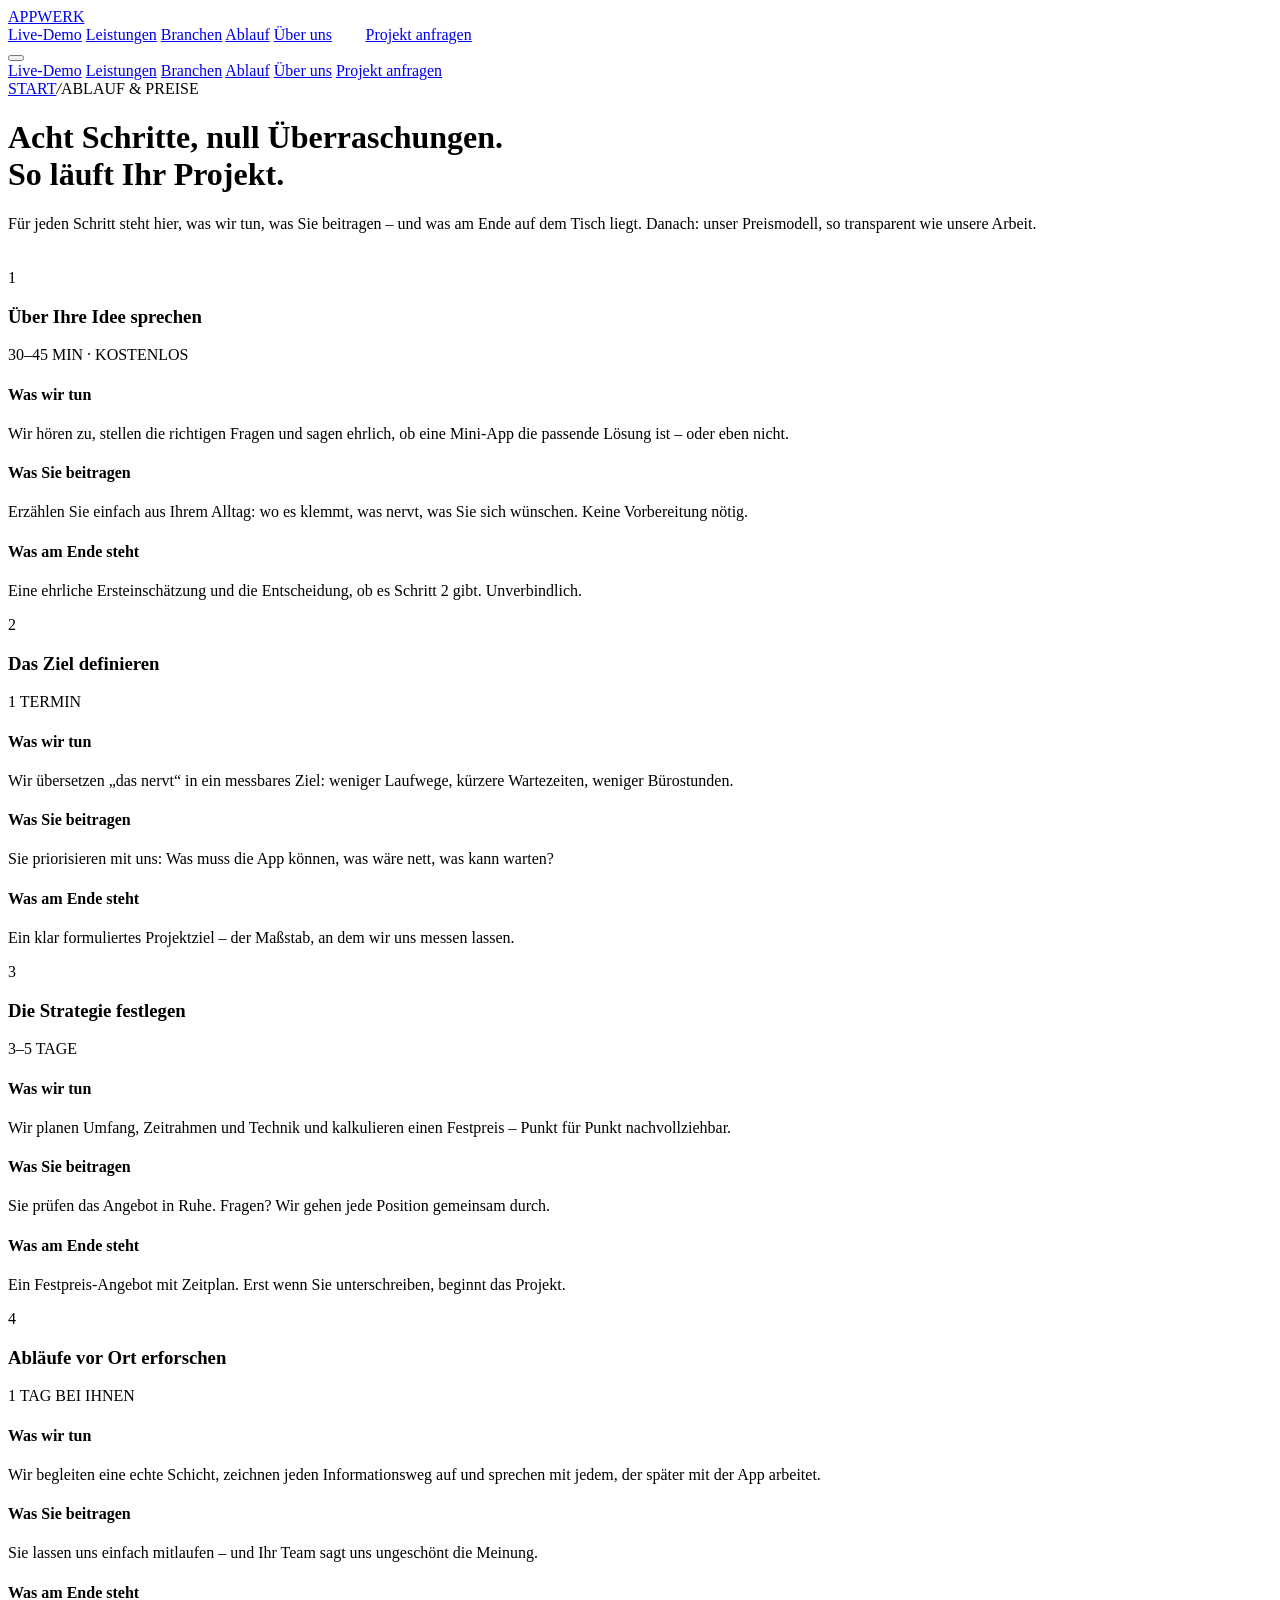
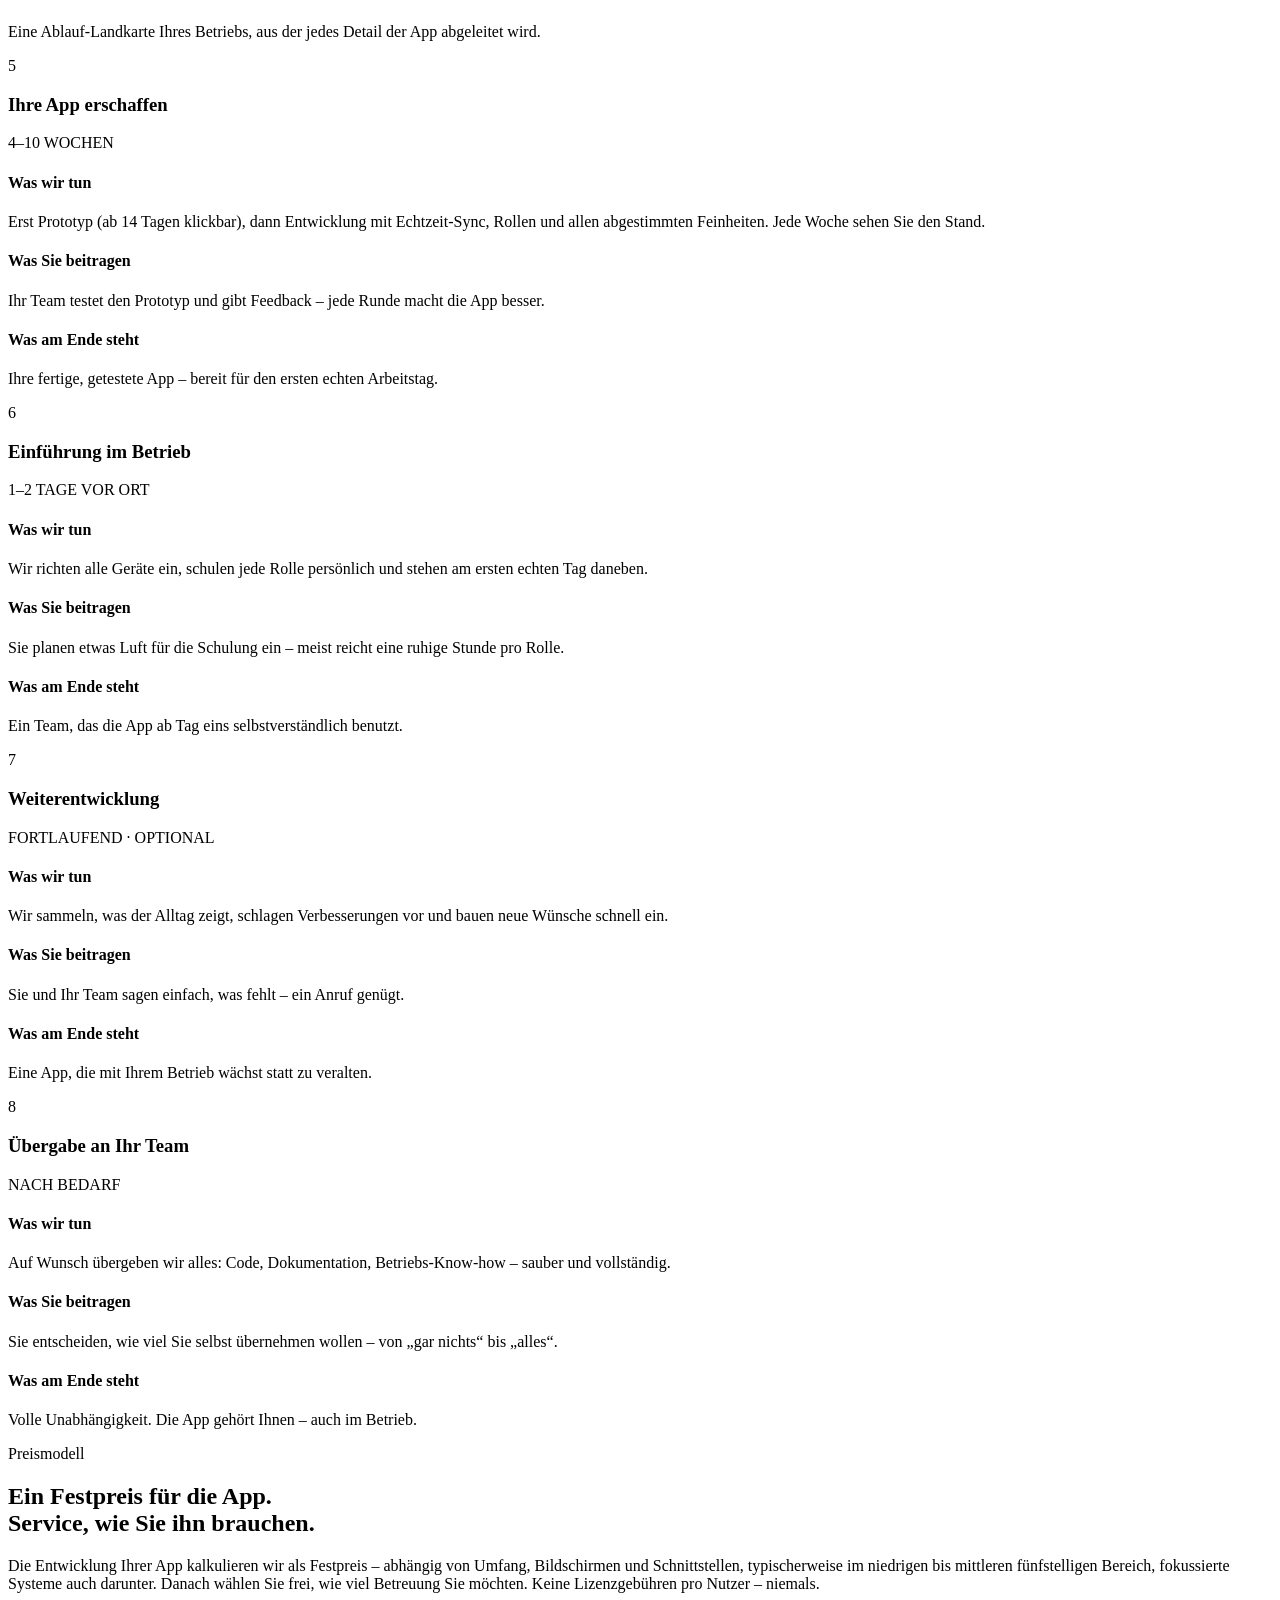
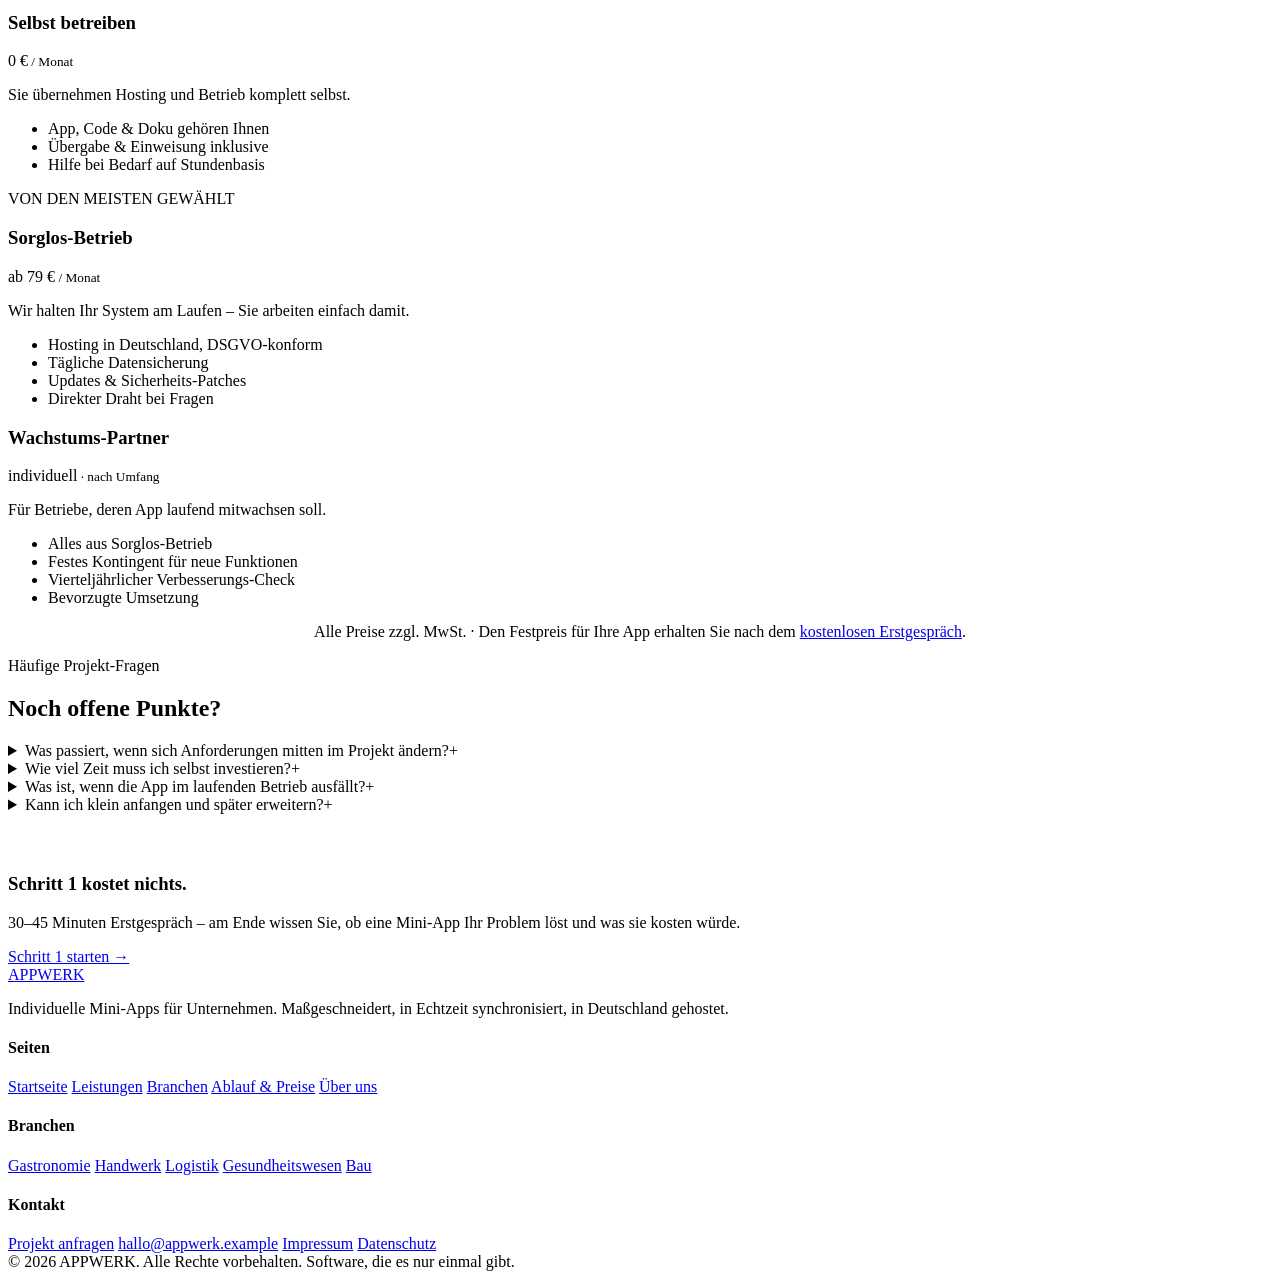
==== ablauf.html @ 863a6a36 "Add files via upload" ====
<!DOCTYPE html>
<html lang="de">
<head>
<meta charset="UTF-8">
<meta name="viewport" content="width=device-width, initial-scale=1.0">
<title>Ablauf & Preise im Detail · APPWERK</title>
<meta name="description" content="Alle 8 Schritte im Detail: was wir tun, was Sie beitragen, was am Ende steht – plus transparentes Preismodell.">
<meta name="color-scheme" content="light">
<link rel="preconnect" href="https://fonts.googleapis.com">
<link rel="preconnect" href="https://fonts.gstatic.com" crossorigin>
<link href="https://fonts.googleapis.com/css2?family=Archivo:wdth,wght@62..125,300..900&family=Instrument+Sans:wght@400;500;600&family=JetBrains+Mono:wght@400;500;700&display=swap" rel="stylesheet">
<link rel="stylesheet" href="assets/style.css">
</head>
<body>

<div class="progress" id="progressBar"></div>

<nav class="nav" id="nav">
  <div class="nav-inner">
    <a href="index.html" class="logo"><span class="logo-dot"></span>APPWERK</a>
    <div class="nav-links" id="navLinks">
      <a href="index.html#demo">Live-Demo</a>
      <a href="leistungen.html">Leistungen</a>
      <a href="branchen.html">Branchen</a>
      <a href="ablauf.html" class="active">Ablauf</a>
      <a href="ueber-uns.html">Über uns</a>
      <a href="index.html#kontakt" class="btn btn-primary" style="padding:.62em 1.35em;margin-left:8px">Projekt anfragen</a>
    </div>
    <button class="burger" id="burger" aria-label="Menü öffnen" aria-expanded="false">
      <span></span><span></span><span></span>
    </button>
  </div>
</nav>
<div class="mobile-menu" id="mobileMenu">
  <a href="index.html#demo">Live-Demo</a>
  <a href="leistungen.html">Leistungen</a>
  <a href="branchen.html">Branchen</a>
  <a href="ablauf.html">Ablauf</a>
  <a href="ueber-uns.html">Über uns</a>
  <a href="index.html#kontakt">Projekt anfragen</a>
</div>

<header class="page-hero">
  <div class="hero-mesh"></div>
  <div class="hero-grid-bg"></div>
  <div class="wrap">
    <span class="crumb rv"><a href="index.html">START</a><i>/</i>ABLAUF &amp; PREISE</span>
    <h1 class="rv rv-d1">Acht Schritte, null Überraschungen.<br><span class="grad-text">So läuft Ihr Projekt.</span></h1>
    <p class="lead rv rv-d2">Für jeden Schritt steht hier, was wir tun, was Sie beitragen – und was am Ende auf dem Tisch liegt. Danach: unser Preismodell, so transparent wie unsere Arbeit.</p>
  </div>
</header>
<section class="section" style="padding-top:20px"><div class="wrap">
<div class="phase rv">
  <div class="phase-top"><span class="n">1</span><h3>Über Ihre Idee sprechen</h3><span class="dur">30–45 MIN · KOSTENLOS</span></div>
  <div class="phase-cols">
    <div><h4>Was wir tun</h4><p>Wir hören zu, stellen die richtigen Fragen und sagen ehrlich, ob eine Mini-App die passende Lösung ist – oder eben nicht.</p></div>
    <div><h4>Was Sie beitragen</h4><p>Erzählen Sie einfach aus Ihrem Alltag: wo es klemmt, was nervt, was Sie sich wünschen. Keine Vorbereitung nötig.</p></div>
    <div><h4>Was am Ende steht</h4><p>Eine ehrliche Ersteinschätzung und die Entscheidung, ob es Schritt 2 gibt. Unverbindlich.</p></div>
  </div>
</div>
<div class="phase rv">
  <div class="phase-top"><span class="n">2</span><h3>Das Ziel definieren</h3><span class="dur">1 TERMIN</span></div>
  <div class="phase-cols">
    <div><h4>Was wir tun</h4><p>Wir übersetzen „das nervt“ in ein messbares Ziel: weniger Laufwege, kürzere Wartezeiten, weniger Bürostunden.</p></div>
    <div><h4>Was Sie beitragen</h4><p>Sie priorisieren mit uns: Was muss die App können, was wäre nett, was kann warten?</p></div>
    <div><h4>Was am Ende steht</h4><p>Ein klar formuliertes Projektziel – der Maßstab, an dem wir uns messen lassen.</p></div>
  </div>
</div>
<div class="phase rv">
  <div class="phase-top"><span class="n">3</span><h3>Die Strategie festlegen</h3><span class="dur">3–5 TAGE</span></div>
  <div class="phase-cols">
    <div><h4>Was wir tun</h4><p>Wir planen Umfang, Zeitrahmen und Technik und kalkulieren einen Festpreis – Punkt für Punkt nachvollziehbar.</p></div>
    <div><h4>Was Sie beitragen</h4><p>Sie prüfen das Angebot in Ruhe. Fragen? Wir gehen jede Position gemeinsam durch.</p></div>
    <div><h4>Was am Ende steht</h4><p>Ein Festpreis-Angebot mit Zeitplan. Erst wenn Sie unterschreiben, beginnt das Projekt.</p></div>
  </div>
</div>
<div class="phase rv">
  <div class="phase-top"><span class="n">4</span><h3>Abläufe vor Ort erforschen</h3><span class="dur">1 TAG BEI IHNEN</span></div>
  <div class="phase-cols">
    <div><h4>Was wir tun</h4><p>Wir begleiten eine echte Schicht, zeichnen jeden Informationsweg auf und sprechen mit jedem, der später mit der App arbeitet.</p></div>
    <div><h4>Was Sie beitragen</h4><p>Sie lassen uns einfach mitlaufen – und Ihr Team sagt uns ungeschönt die Meinung.</p></div>
    <div><h4>Was am Ende steht</h4><p>Eine Ablauf-Landkarte Ihres Betriebs, aus der jedes Detail der App abgeleitet wird.</p></div>
  </div>
</div>
<div class="phase rv">
  <div class="phase-top"><span class="n">5</span><h3>Ihre App erschaffen</h3><span class="dur">4–10 WOCHEN</span></div>
  <div class="phase-cols">
    <div><h4>Was wir tun</h4><p>Erst Prototyp (ab 14 Tagen klickbar), dann Entwicklung mit Echtzeit-Sync, Rollen und allen abgestimmten Feinheiten. Jede Woche sehen Sie den Stand.</p></div>
    <div><h4>Was Sie beitragen</h4><p>Ihr Team testet den Prototyp und gibt Feedback – jede Runde macht die App besser.</p></div>
    <div><h4>Was am Ende steht</h4><p>Ihre fertige, getestete App – bereit für den ersten echten Arbeitstag.</p></div>
  </div>
</div>
<div class="phase rv">
  <div class="phase-top"><span class="n">6</span><h3>Einführung im Betrieb</h3><span class="dur">1–2 TAGE VOR ORT</span></div>
  <div class="phase-cols">
    <div><h4>Was wir tun</h4><p>Wir richten alle Geräte ein, schulen jede Rolle persönlich und stehen am ersten echten Tag daneben.</p></div>
    <div><h4>Was Sie beitragen</h4><p>Sie planen etwas Luft für die Schulung ein – meist reicht eine ruhige Stunde pro Rolle.</p></div>
    <div><h4>Was am Ende steht</h4><p>Ein Team, das die App ab Tag eins selbstverständlich benutzt.</p></div>
  </div>
</div>
<div class="phase rv">
  <div class="phase-top"><span class="n">7</span><h3>Weiterentwicklung</h3><span class="dur">FORTLAUFEND · OPTIONAL</span></div>
  <div class="phase-cols">
    <div><h4>Was wir tun</h4><p>Wir sammeln, was der Alltag zeigt, schlagen Verbesserungen vor und bauen neue Wünsche schnell ein.</p></div>
    <div><h4>Was Sie beitragen</h4><p>Sie und Ihr Team sagen einfach, was fehlt – ein Anruf genügt.</p></div>
    <div><h4>Was am Ende steht</h4><p>Eine App, die mit Ihrem Betrieb wächst statt zu veralten.</p></div>
  </div>
</div>
<div class="phase rv">
  <div class="phase-top"><span class="n">8</span><h3>Übergabe an Ihr Team</h3><span class="dur">NACH BEDARF</span></div>
  <div class="phase-cols">
    <div><h4>Was wir tun</h4><p>Auf Wunsch übergeben wir alles: Code, Dokumentation, Betriebs-Know-how – sauber und vollständig.</p></div>
    <div><h4>Was Sie beitragen</h4><p>Sie entscheiden, wie viel Sie selbst übernehmen wollen – von „gar nichts“ bis „alles“.</p></div>
    <div><h4>Was am Ende steht</h4><p>Volle Unabhängigkeit. Die App gehört Ihnen – auch im Betrieb.</p></div>
  </div>
</div></div></section>
<section class="section section-sub" id="preise">
  <div class="wrap">
    <span class="eyebrow rv">Preismodell</span>
    <h2 class="rv rv-d1">Ein Festpreis für die App.<br><span class="grad-text">Service, wie Sie ihn brauchen.</span></h2>
    <p class="lead rv rv-d2">Die Entwicklung Ihrer App kalkulieren wir als Festpreis – abhängig von Umfang, Bildschirmen und Schnittstellen, typischerweise im niedrigen bis mittleren fünfstelligen Bereich, fokussierte Systeme auch darunter. Danach wählen Sie frei, wie viel Betreuung Sie möchten. Keine Lizenzgebühren pro Nutzer – niemals.</p>
    <div class="price-grid">
      <div class="price-card rv">
        <h3>Selbst betreiben</h3>
        <div class="pp">0&nbsp;€<small>&nbsp;/ Monat</small></div>
        <p>Sie übernehmen Hosting und Betrieb komplett selbst.</p>
        <ul>
          <li>App, Code &amp; Doku gehören Ihnen</li>
          <li>Übergabe &amp; Einweisung inklusive</li>
          <li>Hilfe bei Bedarf auf Stundenbasis</li>
        </ul>
      </div>
      <div class="price-card pop rv rv-d1">
        <span class="pop-badge">VON DEN MEISTEN GEWÄHLT</span>
        <h3>Sorglos-Betrieb</h3>
        <div class="pp">ab 79&nbsp;€<small>&nbsp;/ Monat</small></div>
        <p>Wir halten Ihr System am Laufen – Sie arbeiten einfach damit.</p>
        <ul>
          <li>Hosting in Deutschland, DSGVO-konform</li>
          <li>Tägliche Datensicherung</li>
          <li>Updates &amp; Sicherheits-Patches</li>
          <li>Direkter Draht bei Fragen</li>
        </ul>
      </div>
      <div class="price-card rv rv-d2">
        <h3>Wachstums-Partner</h3>
        <div class="pp">individuell<small>&nbsp;· nach Umfang</small></div>
        <p>Für Betriebe, deren App laufend mitwachsen soll.</p>
        <ul>
          <li>Alles aus Sorglos-Betrieb</li>
          <li>Festes Kontingent für neue Funktionen</li>
          <li>Vierteljährlicher Verbesserungs-Check</li>
          <li>Bevorzugte Umsetzung</li>
        </ul>
      </div>
    </div>
    <p class="mini-note" style="text-align:center">Alle Preise zzgl. MwSt. · Den Festpreis für Ihre App erhalten Sie nach dem <a href="index.html#kontakt">kostenlosen Erstgespräch</a>.</p>
  </div>
</section>

<section class="section" style="padding-bottom:40px">
  <div class="wrap">
    <span class="eyebrow rv">Häufige Projekt-Fragen</span>
    <h2 class="rv rv-d1">Noch offene Punkte?</h2>
    <div class="faq-list rv rv-d2">
      <details class="faq"><summary>Was passiert, wenn sich Anforderungen mitten im Projekt ändern?<span class="pl">+</span></summary><div class="a">Kleinere Anpassungen fangen wir innerhalb des Festpreises ab – dafür ist der Prototyp da. Größere Richtungswechsel besprechen wir offen und beziffern sie, bevor irgendetwas gebaut wird. Sie behalten jederzeit die Kontrolle über Budget und Umfang.</div></details>
      <details class="faq"><summary>Wie viel Zeit muss ich selbst investieren?<span class="pl">+</span></summary><div class="a">Erstaunlich wenig: das Erstgespräch, einen Tag Begleitung vor Ort, zwei bis drei kurze Feedback-Runden zum Prototyp und die Schulung. Insgesamt meist unter 15 Stunden über das ganze Projekt – wir kommen zu Ihnen und passen uns Ihrem Betrieb an, nicht umgekehrt.</div></details>
      <details class="faq"><summary>Was ist, wenn die App im laufenden Betrieb ausfällt?<span class="pl">+</span></summary><div class="a">Unsere Systeme laufen auf redundanter Infrastruktur mit täglicher Sicherung. Und weil viele unserer Apps offline-fähig gebaut werden, arbeitet Ihr Team selbst bei Internetausfall weiter. Im Sorglos-Betrieb überwachen wir Ihr System zusätzlich aktiv.</div></details>
      <details class="faq"><summary>Kann ich klein anfangen und später erweitern?<span class="pl">+</span></summary><div class="a">Genau so empfehlen wir es: erst das eine Problem lösen, das am meisten wehtut – dann wachsen. Jede unserer Apps ist so gebaut, dass neue Bildschirme, Rollen und Funktionen später sauber andocken.</div></details>
    </div>
  </div>
</section>
<section class="section" style="padding-top:0">
  <div class="wrap">
    <div class="ba-cta rv">
      <div>
        <h3>Schritt 1 kostet nichts.</h3>
        <p>30–45 Minuten Erstgespräch – am Ende wissen Sie, ob eine Mini-App Ihr Problem löst und was sie kosten würde.</p>
      </div>
      <a href="index.html#kontakt" class="btn">Schritt 1 starten →</a>
    </div>
  </div>
</section>
<footer>
  <div class="wrap">
    <div class="foot-grid">
      <div class="foot-brand">
        <a href="index.html" class="logo"><span class="logo-dot"></span>APPWERK</a>
        <p>Individuelle Mini-Apps für Unternehmen. Maßgeschneidert, in Echtzeit synchronisiert, in Deutschland gehostet.</p>
      </div>
      <div>
        <h4>Seiten</h4>
        <a href="index.html">Startseite</a>
        <a href="leistungen.html">Leistungen</a>
        <a href="branchen.html">Branchen</a>
        <a href="ablauf.html">Ablauf &amp; Preise</a>
        <a href="ueber-uns.html">Über uns</a>
      </div>
      <div>
        <h4>Branchen</h4>
        <a href="branchen.html#gastro">Gastronomie</a>
        <a href="branchen.html#werkstatt">Handwerk</a>
        <a href="branchen.html#lager">Logistik</a>
        <a href="branchen.html#praxis">Gesundheitswesen</a>
        <a href="branchen.html#bau">Bau</a>
      </div>
      <div>
        <h4>Kontakt</h4>
        <a href="index.html#kontakt">Projekt anfragen</a>
        <a href="mailto:hallo@appwerk.example">hallo@appwerk.example</a>
        <a href="#">Impressum</a>
        <a href="#">Datenschutz</a>
      </div>
    </div>
    <div class="foot-bottom">
      <span>© 2026 APPWERK. Alle Rechte vorbehalten.</span>
      <span>Software, die es nur einmal gibt.</span>
    </div>
  </div>
</footer>

<script src="assets/main.js"></script>
</body>
</html>
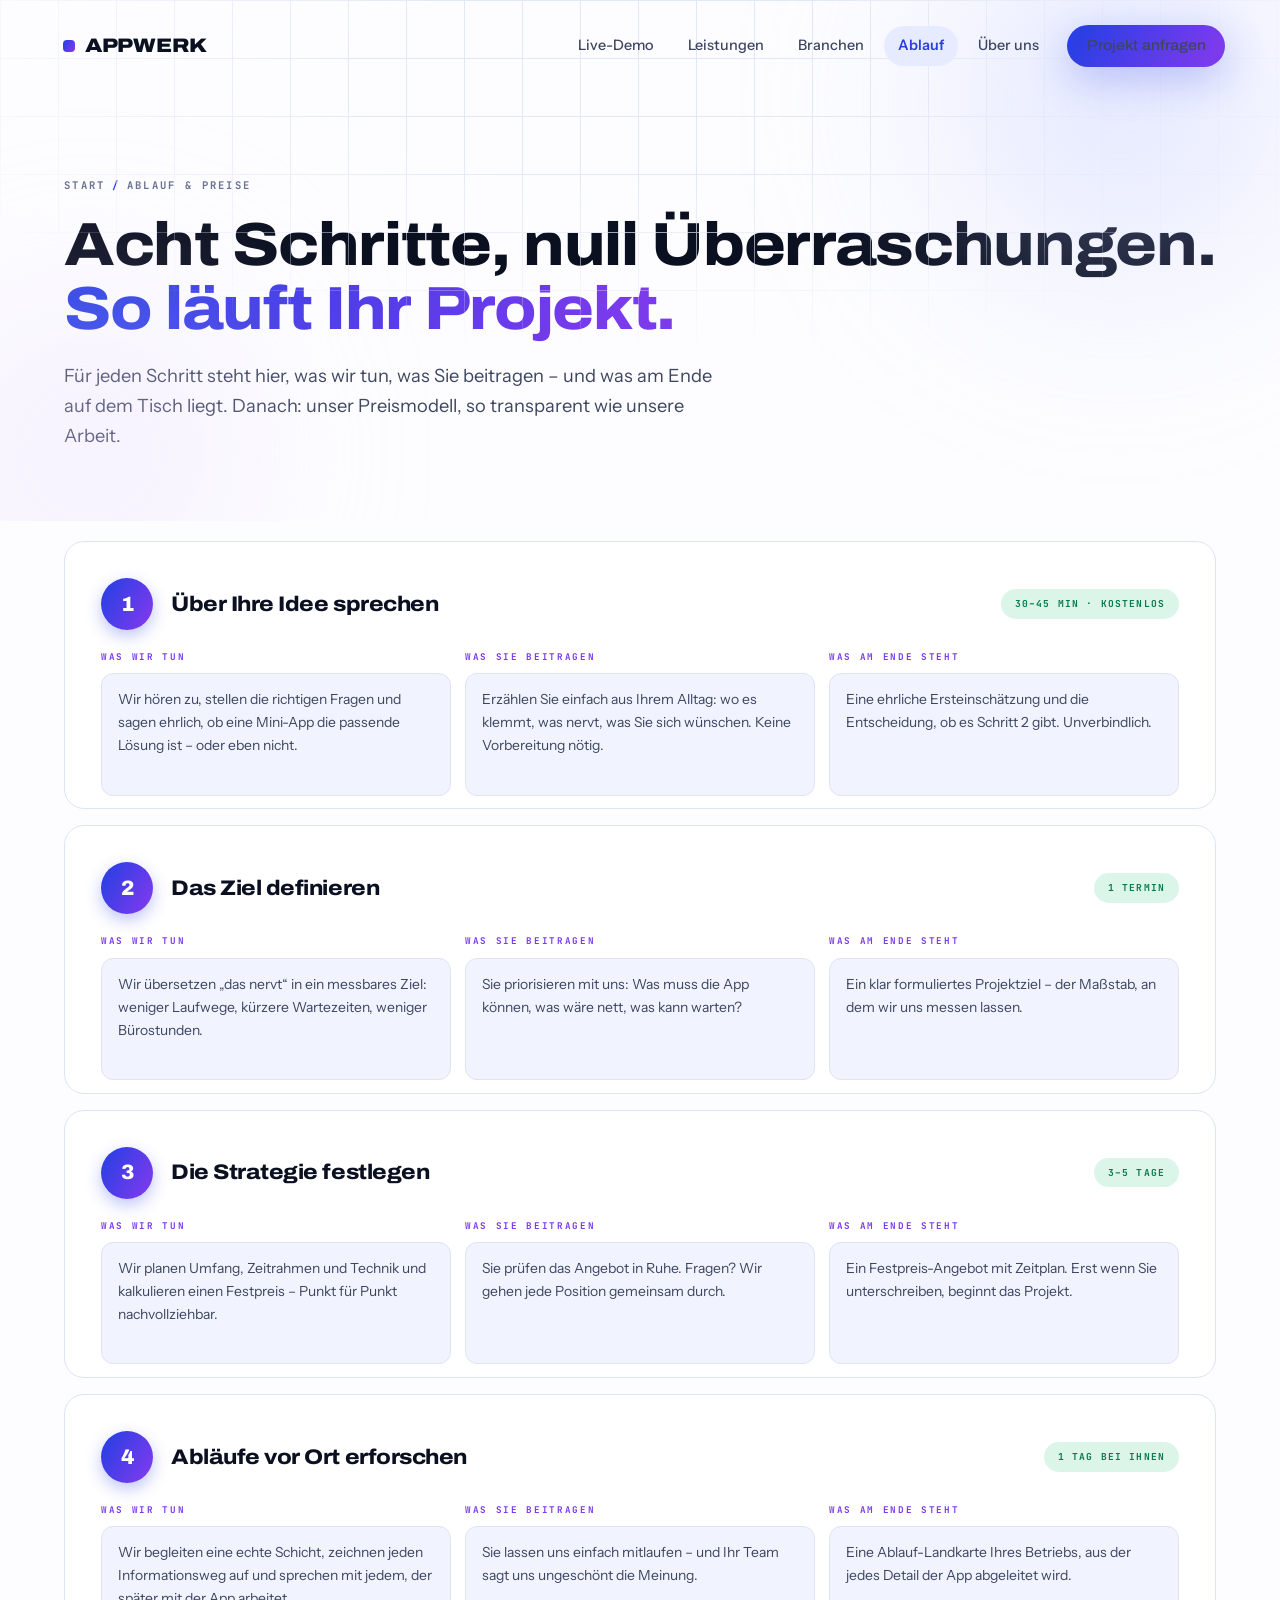
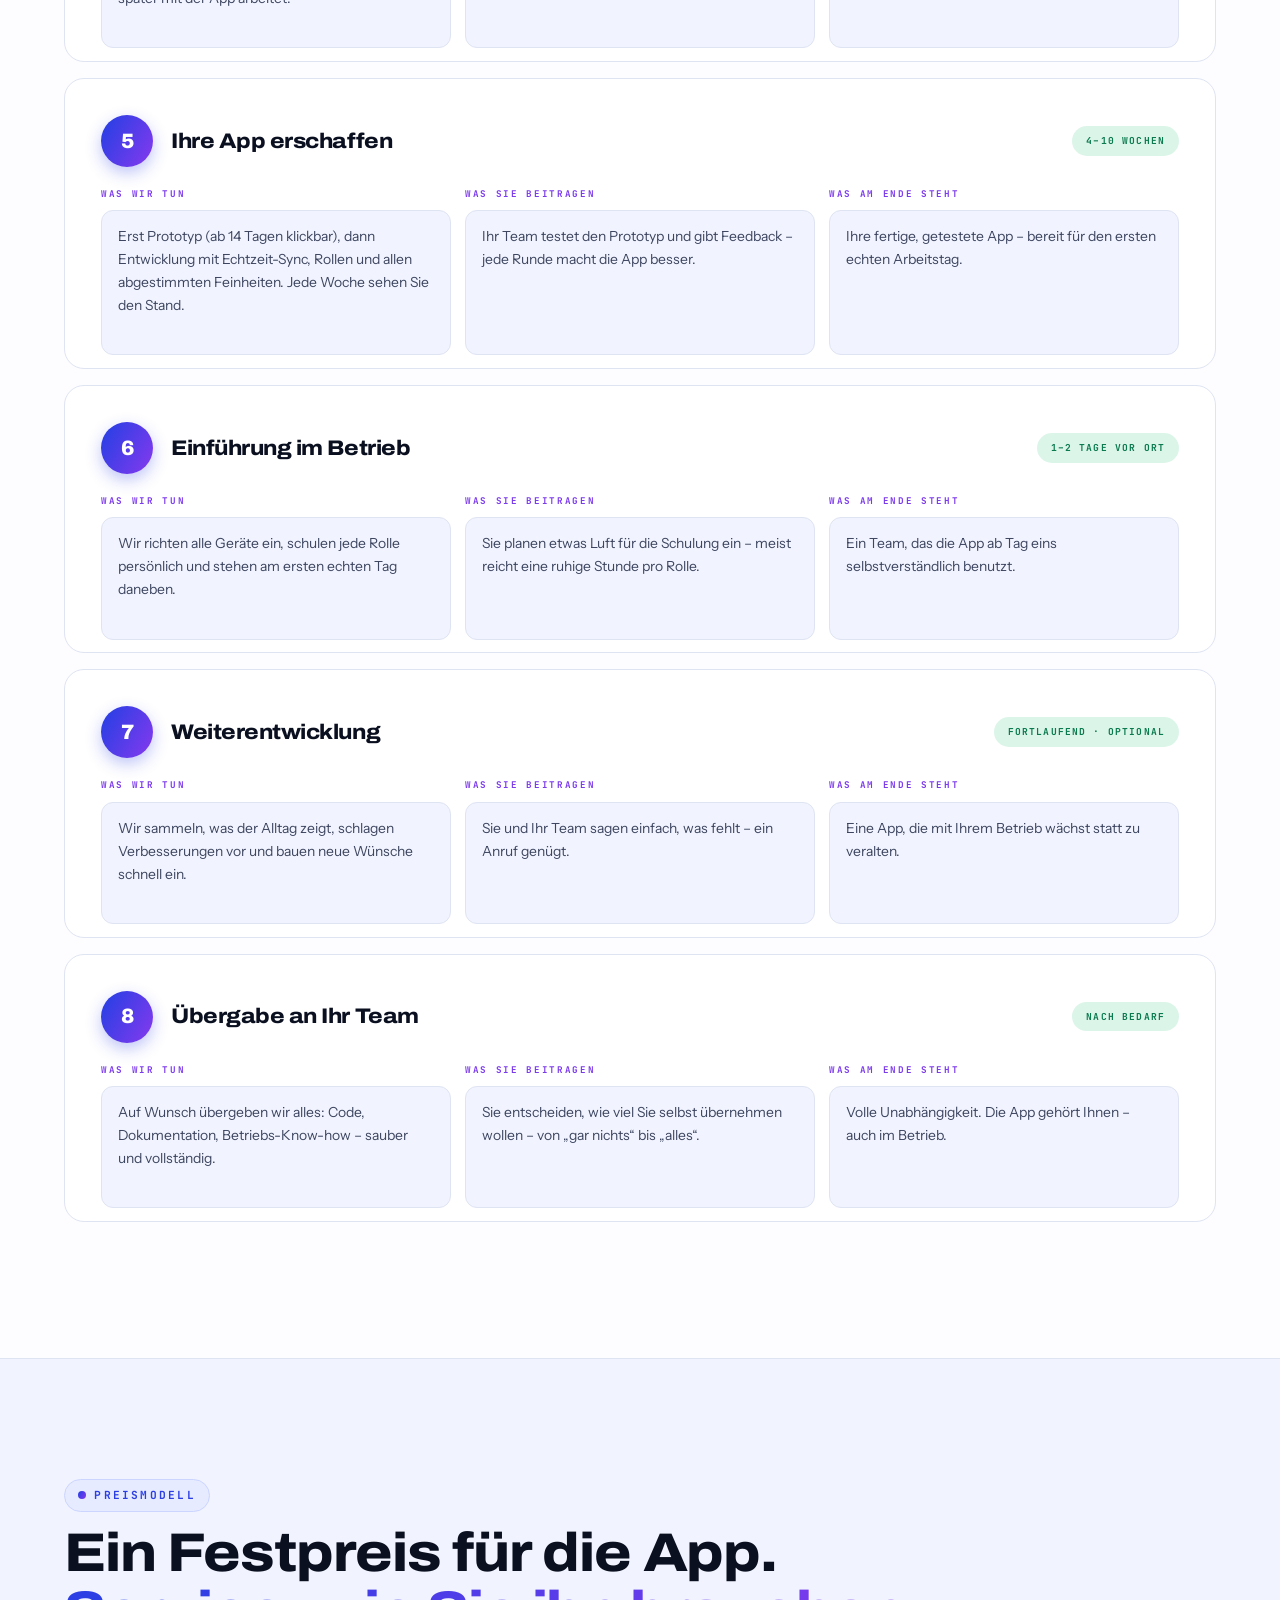
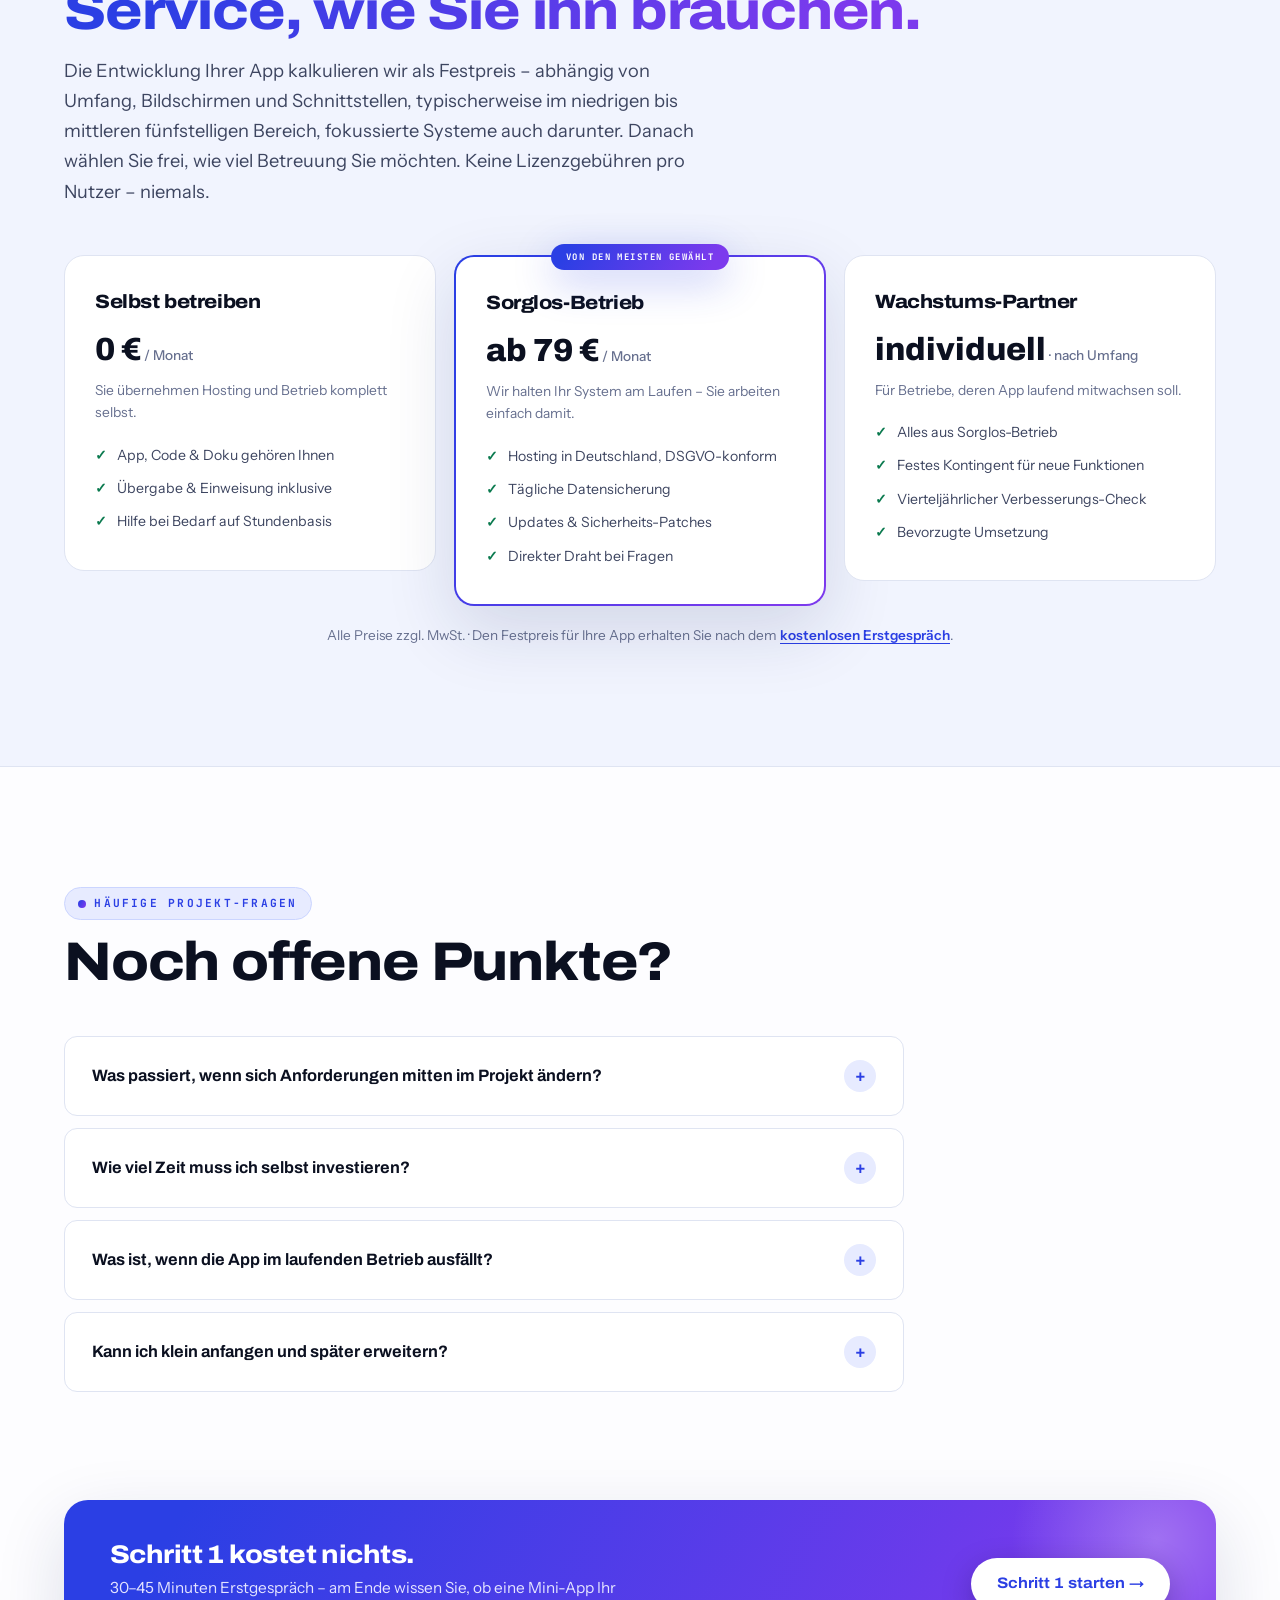
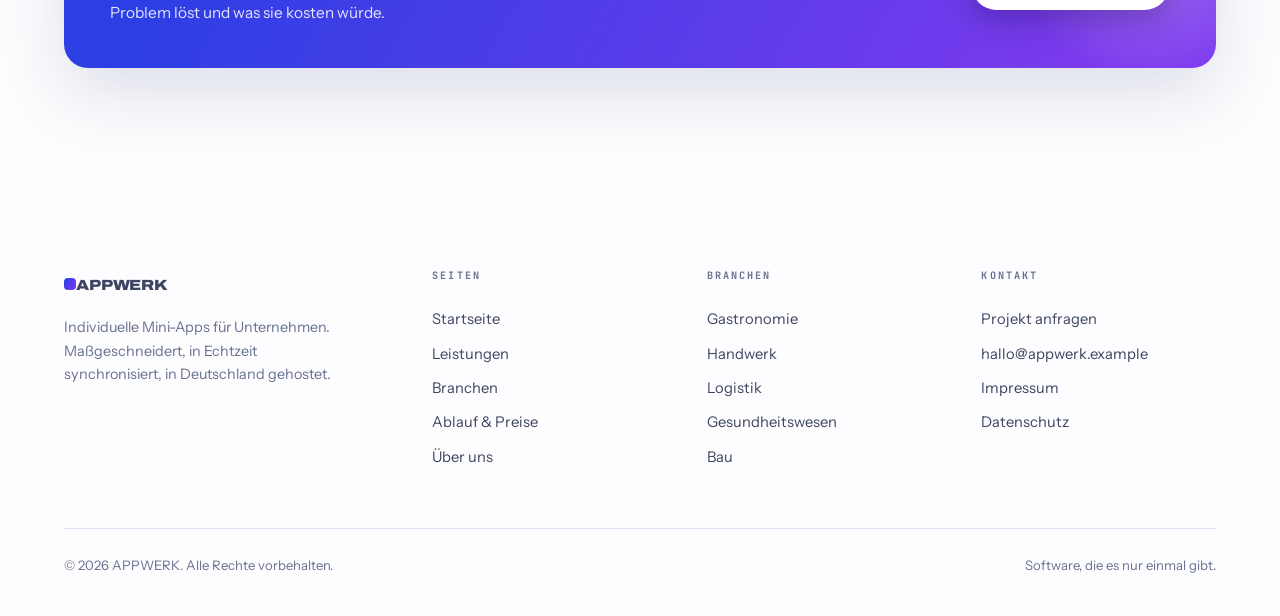
==== commit bf2dd3bb: "Add files via upload" ====
--- a/ablauf.html
+++ b/ablauf.html
@@ -9,7 +9,468 @@
 <link rel="preconnect" href="https://fonts.googleapis.com">
 <link rel="preconnect" href="https://fonts.gstatic.com" crossorigin>
 <link href="https://fonts.googleapis.com/css2?family=Archivo:wdth,wght@62..125,300..900&family=Instrument+Sans:wght@400;500;600&family=JetBrains+Mono:wght@400;500;700&display=swap" rel="stylesheet">
-<link rel="stylesheet" href="assets/style.css">
+<style>
+/* ============================================================
+   APPWERK · Design System (hell · hoher Kontrast · Kobalt/Violett)
+   ============================================================ */
+:root{
+  --ink:#0B1020;          /* Text */
+  --ink-2:#3D4560;        /* Sekundärtext */
+  --ink-3:#67708F;        /* Tertiärtext */
+  --bg:#FDFDFF;           /* Seitengrund: fast weiß */
+  --bg-tint:#F1F4FE;      /* leicht blau getönte Flächen */
+  --surface:#FFFFFF;
+  --line:#DFE4F2;
+  --line-strong:#C7CFEA;
+  --cobalt:#2B3FE4;
+  --cobalt-dark:#1E2FB8;
+  --violet:#7C3AED;
+  --grad:linear-gradient(120deg,#2B3FE4 10%,#7C3AED 90%);
+  --cobalt-soft:#E7EBFF;
+  --violet-soft:#F1E9FF;
+  --coral:#E8401C;
+  --coral-soft:#FFE9E2;
+  --amber:#9A6A00;
+  --amber-soft:#FFF3D6;
+  --mint:#0B7A4F;
+  --mint-soft:#DCF5E9;
+  --radius:20px;
+  --radius-sm:13px;
+  --shadow:0 6px 24px rgba(24,34,90,.08);
+  --shadow-lg:0 24px 70px rgba(24,34,90,.14);
+  --glow:0 12px 40px rgba(43,63,228,.28);
+  --font-display:"Archivo",sans-serif;
+  --font-body:"Instrument Sans",sans-serif;
+  --font-mono:"JetBrains Mono",monospace;
+}
+*{margin:0;padding:0;box-sizing:border-box}
+html{scroll-behavior:smooth;scroll-padding-top:90px}
+body{font-family:var(--font-body);background:var(--bg);color:var(--ink);line-height:1.65;-webkit-font-smoothing:antialiased;overflow-x:hidden}
+img{max-width:100%}
+a{color:inherit;text-decoration:none}
+button{font-family:inherit;cursor:pointer}
+::selection{background:var(--cobalt);color:#fff}
+::-webkit-scrollbar{width:11px}
+::-webkit-scrollbar-track{background:var(--bg-tint)}
+::-webkit-scrollbar-thumb{background:linear-gradient(#2B3FE4,#7C3AED);border-radius:99px;border:3px solid var(--bg-tint)}
+
+.wrap{max-width:1200px;margin:0 auto;padding:0 24px}
+.section{padding:120px 0}
+h1,h2,h3{font-family:var(--font-display);font-stretch:112%;line-height:1.05;letter-spacing:-.022em;font-weight:780}
+h2{font-size:clamp(2.1rem,4.6vw,3.4rem);margin:.8rem 0 1.1rem}
+.lead{font-size:1.14rem;color:var(--ink-2);max-width:660px}
+.grad-text{background:var(--grad);-webkit-background-clip:text;background-clip:text;color:transparent}
+
+.eyebrow{font-family:var(--font-mono);font-size:.7rem;font-weight:700;letter-spacing:.2em;text-transform:uppercase;color:var(--cobalt);display:inline-flex;align-items:center;gap:.7em;background:var(--cobalt-soft);border:1px solid #CBD5FF;padding:.55em 1.2em;border-radius:999px}
+.eyebrow::before{content:"";width:8px;height:8px;border-radius:50%;background:var(--grad);display:inline-block}
+
+/* Reveal (nur mit JS aktiv → Inhalt bleibt sonst sichtbar) */
+html.js .rv{opacity:0;transform:translateY(28px);transition:opacity .75s ease,transform .75s cubic-bezier(.2,.7,.2,1)}
+html.js .rv.in{opacity:1;transform:none}
+.rv-d1{transition-delay:.08s}.rv-d2{transition-delay:.16s}.rv-d3{transition-delay:.24s}.rv-d4{transition-delay:.32s}
+
+/* Scroll-Fortschritt oben */
+.progress{position:fixed;top:0;left:0;height:4px;width:0;background:var(--grad);z-index:120;border-radius:0 99px 99px 0;box-shadow:0 0 12px rgba(43,63,228,.5)}
+
+/* ============ NAV ============ */
+.nav{position:fixed;top:14px;left:0;right:0;z-index:100;pointer-events:none}
+.nav-inner{pointer-events:auto;display:flex;align-items:center;justify-content:space-between;height:64px;max-width:1200px;margin:0 auto;padding:0 14px 0 22px;border-radius:999px;transition:background .35s,box-shadow .35s,border-color .35s;border:1px solid transparent}
+.nav.scrolled .nav-inner{background:rgba(255,255,255,.88);backdrop-filter:blur(16px);border-color:var(--line);box-shadow:var(--shadow)}
+.logo{font-family:var(--font-display);font-stretch:118%;font-weight:860;font-size:1.22rem;letter-spacing:-.01em;display:flex;align-items:center;gap:.5em}
+.logo-dot{width:12px;height:12px;background:var(--grad);border-radius:4px;display:inline-block;animation:logopulse 3.2s ease-in-out infinite}
+@keyframes logopulse{0%,100%{transform:rotate(0) scale(1)}50%{transform:rotate(135deg) scale(1.12)}}
+.nav-links{display:flex;gap:6px;align-items:center}
+.nav-links a{font-size:.9rem;font-weight:500;color:var(--ink-2);position:relative;padding:8px 14px;border-radius:999px;transition:color .2s,background .2s}
+.nav-links a:hover{color:var(--ink);background:var(--bg-tint)}
+.nav-links a.active{color:var(--cobalt);background:var(--cobalt-soft);font-weight:600}
+.btn{display:inline-flex;align-items:center;gap:.55em;font-family:var(--font-display);font-stretch:110%;font-weight:680;font-size:.95rem;padding:.9em 1.7em;border-radius:999px;border:none;transition:transform .22s,box-shadow .25s,filter .25s;position:relative;overflow:hidden}
+.btn:hover{transform:translateY(-2px)}
+.btn:active{transform:translateY(0) scale(.98)}
+.btn:focus-visible,a:focus-visible,button:focus-visible{outline:3px solid var(--cobalt);outline-offset:3px}
+.btn-primary{background:var(--grad);color:#fff;box-shadow:var(--glow)}
+.btn-primary::after{content:"";position:absolute;top:0;left:-80%;width:50%;height:100%;background:linear-gradient(100deg,transparent,rgba(255,255,255,.45),transparent);transform:skewX(-20deg);transition:left .5s}
+.btn-primary:hover::after{left:130%}
+.btn-primary:hover{filter:brightness(1.06);box-shadow:0 16px 46px rgba(43,63,228,.4)}
+.btn-ghost{background:#fff;color:var(--ink);border:1.5px solid var(--line-strong)}
+.btn-ghost:hover{border-color:var(--cobalt);color:var(--cobalt)}
+.burger{display:none;background:#fff;border:1px solid var(--line);border-radius:999px;flex-direction:column;gap:5px;padding:12px 13px}
+.burger span{width:22px;height:2.5px;background:var(--ink);border-radius:2px;transition:.3s}
+.mobile-menu{display:none;position:fixed;inset:0;background:rgba(253,253,255,.98);backdrop-filter:blur(10px);z-index:99;padding:110px 28px 40px;flex-direction:column;gap:4px}
+.mobile-menu.open{display:flex}
+.mobile-menu a{font-family:var(--font-display);font-size:1.6rem;font-weight:750;padding:16px 0;border-bottom:1px solid var(--line);display:flex;justify-content:space-between;align-items:center}
+.mobile-menu a::after{content:"→";color:var(--cobalt)}
+
+/* ============ HERO ============ */
+.hero{padding:180px 0 100px;position:relative;overflow:hidden}
+.hero-mesh{position:absolute;inset:0;pointer-events:none}
+.hero-mesh::before,.hero-mesh::after{content:"";position:absolute;border-radius:50%;filter:blur(90px);opacity:.5}
+.hero-mesh::before{width:560px;height:560px;top:-180px;right:-120px;background:radial-gradient(circle,#B9C4FF,transparent 65%);animation:drift 16s ease-in-out infinite alternate}
+.hero-mesh::after{width:460px;height:460px;bottom:-160px;left:-140px;background:radial-gradient(circle,#E4D4FF,transparent 65%);animation:drift 19s ease-in-out infinite alternate-reverse}
+@keyframes drift{from{transform:translate(0,0) scale(1)}to{transform:translate(60px,40px) scale(1.12)}}
+.hero-grid-bg{position:absolute;inset:0;background-image:linear-gradient(#E3E8F7 1px,transparent 1px),linear-gradient(90deg,#E3E8F7 1px,transparent 1px);background-size:58px 58px;mask-image:radial-gradient(ellipse 85% 75% at 50% 15%,#000 25%,transparent 72%)}
+.hero-inner{position:relative;display:grid;grid-template-columns:1.08fr .92fr;gap:64px;align-items:center}
+.hero h1{font-size:clamp(2.7rem,5.8vw,4.6rem);margin:1.3rem 0 1.4rem}
+.hero .lead{margin-bottom:2.2rem}
+.hero-ctas{display:flex;gap:14px;flex-wrap:wrap;margin-bottom:2.8rem}
+.hero-trust{display:flex;flex-wrap:wrap}
+.hero-trust div{font-size:.85rem;color:var(--ink-3);padding:0 26px;border-left:2px solid var(--line)}
+.hero-trust div:first-child{padding-left:0;border-left:none}
+.hero-trust strong{display:block;font-family:var(--font-display);font-size:1.5rem;color:var(--ink);font-weight:820}
+
+/* Hero-Mockup */
+.hero-visual{position:relative}
+.hero-visual::before{content:"";position:absolute;inset:-8% -6%;background:var(--grad);opacity:.1;border-radius:40px;transform:rotate(-3deg)}
+.sync-card{background:#fff;border:1px solid var(--line);border-radius:var(--radius);box-shadow:var(--shadow-lg);padding:18px;position:relative}
+.sync-card .bar{display:flex;gap:6px;margin-bottom:14px}
+.sync-card .bar i{width:10px;height:10px;border-radius:50%;background:var(--line)}
+.sync-card .bar i:first-child{background:#FF7A59}
+.sync-card .bar i:nth-child(2){background:#FFC53D}
+.sync-card .bar i:nth-child(3){background:#3AC98A}
+.sc-title{font-family:var(--font-mono);font-size:.68rem;letter-spacing:.18em;text-transform:uppercase;color:var(--ink-3);margin-bottom:10px}
+.sc-row{display:flex;align-items:center;justify-content:space-between;gap:8px;background:var(--bg-tint);border-radius:11px;padding:10px 14px;margin-bottom:8px;font-size:.88rem;font-weight:500;opacity:0;animation:rowin .5s forwards}
+.sc-row .tag{font-family:var(--font-mono);font-size:.66rem;padding:3px 10px;border-radius:999px;background:var(--cobalt-soft);color:var(--cobalt);white-space:nowrap}
+.sc-row .tag.warm{background:var(--amber-soft);color:var(--amber)}
+.sc-row .tag.done{background:var(--mint-soft);color:var(--mint)}
+.sc-row .tag.hot{background:var(--coral-soft);color:var(--coral)}
+@keyframes rowin{from{opacity:0;transform:translateX(-14px)}to{opacity:1;transform:none}}
+.sync-card.small{position:absolute;width:62%;padding:14px;z-index:2}
+.sync-card.kitchen{top:-46px;right:-16px;transform:rotate(2.5deg)}
+.sync-card.bar-c{bottom:-50px;left:-22px;transform:rotate(-2.5deg)}
+.sync-badge{position:absolute;top:37%;left:-16px;background:var(--grad);color:#fff;font-family:var(--font-mono);font-size:.68rem;font-weight:700;padding:9px 15px;border-radius:999px;box-shadow:var(--glow);display:flex;align-items:center;gap:8px;z-index:3}
+.sync-badge .dot{width:8px;height:8px;border-radius:50%;background:#7CFFC0;animation:blink 1.4s infinite}
+@keyframes blink{0%,100%{opacity:1}50%{opacity:.25}}
+.float{animation:float 7s ease-in-out infinite}
+@keyframes float{0%,100%{transform:translateY(0)}50%{transform:translateY(-12px)}}
+.sync-card.kitchen.float{animation-name:floatr1}
+@keyframes floatr1{0%,100%{transform:rotate(2.5deg) translateY(0)}50%{transform:rotate(2.5deg) translateY(-12px)}}
+.sync-card.bar-c.float{animation-name:floatr2}
+@keyframes floatr2{0%,100%{transform:rotate(-2.5deg) translateY(0)}50%{transform:rotate(-2.5deg) translateY(-12px)}}
+
+/* ============ KPI ============ */
+.kpis{padding:26px 0 0}
+.kpi-grid{display:grid;grid-template-columns:repeat(4,1fr);gap:16px;perspective:1100px}
+.kpi{background:#fff;border:1px solid var(--line);border-radius:var(--radius);padding:30px 26px;transition:box-shadow .3s,border-color .3s;position:relative;overflow:hidden;transform-style:preserve-3d;will-change:transform}
+.kpi::before{content:"";position:absolute;top:0;left:0;right:0;height:4px;background:var(--grad);transform:scaleX(0);transform-origin:left;transition:transform .4s}
+.kpi:hover{box-shadow:var(--shadow-lg);border-color:#B9C4FF}
+.kpi:hover::before{transform:scaleX(1)}
+.kpi b{font-family:var(--font-display);font-size:2.4rem;font-weight:830;letter-spacing:-.02em;display:block;line-height:1}
+.kpi b span{background:var(--grad);-webkit-background-clip:text;background-clip:text;color:transparent}
+.kpi p{font-size:.88rem;color:var(--ink-3);margin-top:9px}
+.kpi small{font-family:var(--font-mono);font-size:.62rem;font-weight:700;letter-spacing:.16em;text-transform:uppercase;color:var(--violet);display:block;margin-bottom:12px}
+
+/* ============ LIVE-DEMO (hell & glasklar) ============ */
+.demo-head{max-width:740px;margin-bottom:46px}
+.demo-shell{background:linear-gradient(180deg,#F4F6FF,#EDF0FF);border:1px solid #D5DCFA;border-radius:28px;padding:26px;box-shadow:var(--shadow-lg);position:relative;overflow:hidden}
+.demo-shell::before{content:"";position:absolute;top:-140px;right:-140px;width:380px;height:380px;background:radial-gradient(circle,rgba(124,58,237,.14),transparent 70%);pointer-events:none}
+.demo-topbar{display:flex;align-items:center;justify-content:space-between;margin-bottom:20px;position:relative;z-index:2;flex-wrap:wrap;gap:10px}
+.demo-topbar .name{font-family:var(--font-mono);color:var(--cobalt);font-weight:700;font-size:.76rem;letter-spacing:.16em}
+.demo-live{display:flex;align-items:center;gap:8px;font-family:var(--font-mono);font-size:.68rem;font-weight:700;color:var(--mint);background:var(--mint-soft);border:1px solid #A9E5C9;padding:7px 15px;border-radius:999px}
+.demo-live .dot{width:7px;height:7px;border-radius:50%;background:#12B573;animation:blink 1.4s infinite}
+.demo-grid{display:grid;grid-template-columns:1.05fr 1fr 1fr;gap:16px;position:relative;z-index:2}
+.panel{background:#fff;border:1px solid var(--line);border-radius:18px;padding:16px;min-height:400px;display:flex;flex-direction:column;position:relative;transition:box-shadow .3s,border-color .3s;box-shadow:0 3px 14px rgba(24,34,90,.05)}
+.panel.pulse{border-color:var(--cobalt);box-shadow:0 0 0 4px rgba(43,63,228,.18),var(--shadow)}
+.panel-h{display:flex;align-items:center;justify-content:space-between;margin-bottom:14px}
+.panel-h b{font-family:var(--font-display);font-stretch:112%;font-size:1.05rem}
+.panel-h .chip{font-family:var(--font-mono);font-size:.6rem;font-weight:700;letter-spacing:.1em;padding:4px 11px;border-radius:999px}
+.chip-k{background:var(--coral-soft);color:var(--coral)}
+.chip-b{background:var(--amber-soft);color:var(--amber)}
+.chip-s{background:var(--cobalt-soft);color:var(--cobalt)}
+.table-select{display:flex;gap:8px;margin-bottom:14px}
+.table-btn{flex:1;background:var(--bg-tint);border:1.5px solid var(--line);color:var(--ink-2);font-family:var(--font-mono);font-size:.7rem;font-weight:700;padding:9px 4px;border-radius:10px;transition:.2s}
+.table-btn:hover{border-color:var(--cobalt);color:var(--cobalt)}
+.table-btn.active{background:var(--grad);border-color:transparent;color:#fff;box-shadow:0 4px 14px rgba(43,63,228,.3)}
+.item-grid{display:grid;grid-template-columns:1fr 1fr;gap:8px;margin-bottom:14px}
+.item-btn{background:#fff;border:1.5px solid var(--line);color:var(--ink);font-size:.82rem;font-weight:600;padding:11px 10px;border-radius:11px;display:flex;flex-direction:column;gap:2px;align-items:flex-start;transition:.18s;text-align:left}
+.item-btn small{font-family:var(--font-mono);font-size:.58rem;font-weight:500;color:var(--ink-3);letter-spacing:.08em}
+.item-btn:hover{border-color:var(--cobalt);transform:translateY(-2px);box-shadow:0 6px 16px rgba(43,63,228,.14);background:#FBFCFF}
+.item-btn:active{transform:scale(.96)}
+.order-list{flex:1;overflow-y:auto;display:flex;flex-direction:column;gap:8px;scrollbar-width:thin;scrollbar-color:var(--line) transparent}
+.order-empty{color:var(--ink-3);font-size:.8rem;text-align:center;margin:auto;font-family:var(--font-mono);line-height:1.9;padding:0 12px}
+.order-card{background:var(--bg-tint);border:1px solid var(--line);border-radius:12px;padding:10px 13px;animation:cardin .45s cubic-bezier(.2,.9,.3,1.3);display:flex;align-items:center;justify-content:space-between;gap:8px}
+@keyframes cardin{from{opacity:0;transform:translateY(14px) scale(.92)}to{opacity:1;transform:none}}
+.order-card .info{min-width:0}
+.order-card .info b{font-size:.84rem;font-weight:650;display:block}
+.order-card .info span{font-family:var(--font-mono);font-size:.6rem;color:var(--ink-3)}
+.status-btn{border:none;font-family:var(--font-mono);font-size:.6rem;font-weight:700;padding:7px 12px;border-radius:999px;white-space:nowrap;transition:.2s}
+.st-new{background:var(--coral-soft);color:var(--coral)}
+.st-work{background:var(--amber-soft);color:var(--amber)}
+.st-done{background:var(--mint-soft);color:var(--mint);cursor:default}
+.status-btn:not(.st-done):hover{filter:brightness(.94);transform:scale(1.05)}
+.svc-status{font-family:var(--font-mono);font-size:.58rem;font-weight:700;padding:6px 11px;border-radius:999px;white-space:nowrap}
+.demo-log{margin-top:16px;background:#fff;border:1px solid var(--line);border-radius:13px;padding:13px 17px;font-family:var(--font-mono);font-size:.7rem;color:var(--ink-2);display:flex;align-items:center;gap:10px;position:relative;z-index:2;min-height:46px}
+.demo-log .lbl{color:var(--violet);font-weight:700;flex-shrink:0}
+.demo-log .msg{white-space:nowrap;overflow:hidden;text-overflow:ellipsis}
+.demo-note{margin-top:20px;font-size:.9rem;color:var(--ink-3);text-align:center}
+.demo-note b{color:var(--ink)}
+
+/* ============ LEISTUNGEN ============ */
+.services{background:var(--bg-tint);border-top:1px solid var(--line);border-bottom:1px solid var(--line)}
+.svc-grid{display:grid;grid-template-columns:repeat(4,1fr);gap:18px;margin-top:46px;perspective:1100px}
+.svc{border:1px solid var(--line);border-radius:var(--radius);padding:32px 28px;position:relative;overflow:hidden;transition:box-shadow .3s,border-color .3s;background:#fff;transform-style:preserve-3d;will-change:transform}
+.svc:hover{box-shadow:var(--shadow-lg);border-color:#B9C4FF}
+.svc::before{content:"";position:absolute;top:0;left:0;right:0;height:4px;background:var(--grad);transform:scaleX(0);transform-origin:left;transition:transform .4s}
+.svc:hover::before{transform:scaleX(1)}
+.svc .ico{width:54px;height:54px;border-radius:15px;background:var(--grad);display:grid;place-items:center;margin-bottom:20px;font-size:1.4rem;box-shadow:0 6px 18px rgba(43,63,228,.28)}
+.svc h3{font-size:1.16rem;margin-bottom:10px}
+.svc p{font-size:.9rem;color:var(--ink-3)}
+.svc .tagline{font-family:var(--font-mono);font-size:.6rem;font-weight:700;letter-spacing:.16em;text-transform:uppercase;color:var(--violet);display:block;margin-top:18px}
+
+/* ============ ERGEBNIS · Vorher/Nachher ============ */
+.ba-switch-row{display:flex;align-items:center;gap:22px;margin:46px 0 36px;flex-wrap:wrap}
+.ba-label{font-family:var(--font-mono);font-size:.72rem;font-weight:700;letter-spacing:.18em;color:var(--ink-3);transition:color .3s}
+.ba-label.on{color:var(--cobalt)}
+.ba-switch{position:relative;width:96px;height:48px;border-radius:999px;border:2px solid var(--line-strong);background:#fff;transition:background .35s,border-color .35s,box-shadow .35s;flex-shrink:0}
+.ba-switch:hover{border-color:var(--cobalt)}
+.ba-switch[aria-checked="true"]{background:var(--grad);border-color:transparent;box-shadow:var(--glow)}
+.ba-knob{position:absolute;top:4px;left:4px;width:36px;height:36px;border-radius:50%;background:var(--ink);transition:transform .45s cubic-bezier(.3,1.4,.4,1),background .35s;display:grid;place-items:center}
+.ba-knob::after{content:"✕";color:#fff;font-size:.75rem;font-family:var(--font-mono);transition:.3s}
+.ba-switch[aria-checked="true"] .ba-knob{transform:translateX(48px);background:#fff}
+.ba-switch[aria-checked="true"] .ba-knob::after{content:"✓";color:var(--cobalt);font-weight:700}
+.ba-hint{animation:nudge 2.4s ease-in-out infinite}
+@keyframes nudge{0%,100%{transform:scale(1)}50%{transform:scale(1.07)}}
+.ba-grid{display:grid;grid-template-columns:repeat(3,1fr);gap:18px}
+.ba-card{perspective:1400px;min-height:270px;cursor:pointer;outline:none}
+.ba-inner{position:relative;width:100%;height:100%;min-height:270px;transform-style:preserve-3d;transition:transform .7s cubic-bezier(.35,.9,.3,1)}
+.ba-card.flipped .ba-inner{transform:rotateY(180deg)}
+.ba-card:focus-visible .ba-inner{outline:3px solid var(--cobalt);outline-offset:3px;border-radius:var(--radius)}
+.ba-face{position:absolute;inset:0;backface-visibility:hidden;-webkit-backface-visibility:hidden;border-radius:var(--radius);padding:28px 27px;display:flex;flex-direction:column;gap:10px}
+.ba-front{background:#fff;border:1px solid var(--line);box-shadow:0 3px 16px rgba(24,34,90,.05)}
+.ba-front h3{font-size:1.16rem}
+.ba-front p{font-size:.9rem;color:var(--ink-3)}
+.ba-front .ba-tag{color:var(--coral);background:var(--coral-soft)}
+.ba-card:hover .ba-front{border-color:#F0B9A8}
+.ba-back{background:var(--grad);color:#fff;transform:rotateY(180deg);box-shadow:0 20px 54px rgba(60,50,220,.35)}
+.ba-back h3{font-size:1.16rem;color:#fff}
+.ba-back p{font-size:.9rem;color:#E4E4FF}
+.ba-back b{margin-top:auto;font-family:var(--font-display);font-stretch:112%;font-size:1.02rem;background:rgba(255,255,255,.18);border:1px solid rgba(255,255,255,.4);border-radius:999px;padding:.5em 1.15em;align-self:flex-start}
+.ba-back .ba-tag{color:#fff;background:rgba(255,255,255,.22)}
+.ba-tag{font-family:var(--font-mono);font-size:.58rem;font-weight:700;letter-spacing:.16em;padding:5px 12px;border-radius:999px;align-self:flex-start}
+.ba-branches{margin-top:56px;text-align:center}
+.ba-branches>span{font-family:var(--font-mono);font-size:.66rem;font-weight:700;letter-spacing:.2em;text-transform:uppercase;color:var(--ink-3)}
+.ba-chip-row{display:flex;gap:10px;flex-wrap:wrap;justify-content:center;margin-top:16px}
+.ba-chip-row i{font-style:normal;font-size:.9rem;font-weight:550;background:#fff;border:1px solid var(--line);border-radius:999px;padding:.55em 1.2em;transition:transform .2s,border-color .2s,box-shadow .2s}
+.ba-chip-row i:hover{transform:translateY(-3px);border-color:var(--cobalt);box-shadow:var(--shadow)}
+.ba-you{background:var(--grad) !important;color:#fff;border-color:transparent !important;box-shadow:var(--glow)}
+.ba-cta{margin-top:56px;background:var(--grad);color:#fff;border-radius:24px;padding:42px 46px;display:flex;align-items:center;justify-content:space-between;gap:26px;flex-wrap:wrap;position:relative;overflow:hidden;box-shadow:var(--shadow-lg)}
+.ba-cta::before{content:"";position:absolute;top:-110px;right:-90px;width:300px;height:300px;background:radial-gradient(circle,rgba(255,255,255,.28),transparent 68%)}
+.ba-cta h3{font-size:1.6rem;margin-bottom:6px;position:relative;color:#fff}
+.ba-cta p{color:#E4E4FF;font-size:.96rem;max-width:520px;position:relative}
+.ba-cta .btn{position:relative;flex-shrink:0;background:#fff;color:var(--cobalt);box-shadow:0 10px 30px rgba(0,0,30,.25)}
+.ba-cta .btn:hover{filter:none;transform:translateY(-2px) scale(1.02)}
+
+/* ============ WARUM (hell) ============ */
+.why{background:var(--bg-tint);border-top:1px solid var(--line);border-bottom:1px solid var(--line)}
+.compare{display:grid;grid-template-columns:1fr 1fr;gap:18px;margin-top:50px}
+.cmp{border-radius:var(--radius);padding:38px 34px;border:1px solid var(--line)}
+.cmp.std{background:#fff}
+.cmp.us{background:var(--grad);border-color:transparent;box-shadow:0 22px 60px rgba(60,50,220,.3);color:#fff}
+.cmp h3{font-size:1.32rem;margin-bottom:22px;display:flex;align-items:center;gap:12px;flex-wrap:wrap}
+.cmp.us h3{color:#fff}
+.cmp ul{list-style:none;display:flex;flex-direction:column;gap:15px}
+.cmp li{display:flex;gap:12px;font-size:.95rem;color:var(--ink-2);align-items:flex-start}
+.cmp.us li{color:#EDEDFF}
+.cmp li::before{content:"✕";font-family:var(--font-mono);font-weight:700;font-size:.8rem;color:var(--coral);background:var(--coral-soft);width:22px;height:22px;border-radius:50%;display:grid;place-items:center;flex-shrink:0;margin-top:1px}
+.cmp.us li::before{content:"✓";color:#fff;background:rgba(255,255,255,.22)}
+.cmp .badge{font-family:var(--font-mono);font-size:.58rem;font-weight:700;letter-spacing:.16em;text-transform:uppercase;padding:6px 13px;border-radius:999px}
+.cmp.std .badge{background:var(--bg-tint);color:var(--ink-3);border:1px solid var(--line)}
+.cmp.us .badge{background:rgba(255,255,255,.2);color:#fff}
+
+/* ============ PROZESS · Schlangenpfad ============ */
+.steps{position:relative;max-width:980px;margin:76px auto 0}
+.steps-svg{position:absolute;inset:0;width:100%;height:100%;pointer-events:none;overflow:visible;z-index:0}
+#stepsBase{fill:none;stroke:var(--line-strong);stroke-width:3;stroke-linecap:round;stroke-dasharray:1 13}
+#stepsProg{fill:none;stroke:url(#stepsGradient);stroke-width:4;stroke-linecap:round;filter:drop-shadow(0 0 8px rgba(43,63,228,.45))}
+.step{display:grid;grid-template-columns:1fr 96px 1fr;align-items:center;margin-bottom:36px;position:relative;perspective:1100px}
+.step-num{display:grid;place-items:center;position:relative;z-index:2}
+.step-num span{position:relative;width:68px;height:68px;border-radius:50%;background:#fff;border:3px solid var(--line-strong);display:grid;place-items:center;font-family:var(--font-display);font-stretch:112%;font-weight:860;font-size:1.55rem;color:var(--ink-3);transition:background .35s,border-color .35s,color .35s,transform .35s,box-shadow .35s}
+.step-num span::after{content:"";position:absolute;inset:-9px;border-radius:50%;border:2px dashed var(--cobalt);opacity:0;transform:scale(.7);transition:opacity .35s,transform .5s}
+.step:hover .step-num span{transform:scale(1.12) rotate(-8deg);border-color:var(--cobalt);color:var(--cobalt)}
+.step:hover .step-num span::after{opacity:1;transform:scale(1);animation:ringspin 7s linear infinite}
+@keyframes ringspin{to{transform:scale(1) rotate(360deg)}}
+.step.done .step-num span{background:var(--grad);border-color:transparent;color:#fff;transform:scale(1.08);box-shadow:var(--glow)}
+.step-card{background:#fff;border:1px solid var(--line);border-radius:var(--radius);padding:29px 31px;transition:box-shadow .3s,border-color .3s;position:relative;z-index:1;transform-style:preserve-3d;will-change:transform;box-shadow:0 3px 14px rgba(24,34,90,.05)}
+.step-card::after{content:"";position:absolute;top:50%;width:14px;height:14px;background:#fff;border:1px solid var(--line);transform:translateY(-50%) rotate(45deg)}
+.step.s-left .step-card::after{right:-8px;border-left:none;border-bottom:none}
+.step.s-right .step-card::after{left:-8px;border-right:none;border-top:none}
+.step-card:hover{box-shadow:0 18px 48px rgba(43,63,228,.16);border-color:#B9C4FF}
+.step.done .step-card{border-color:#B9C4FF}
+.step-card h3{font-size:1.18rem;margin-bottom:8px}
+.step-card p{font-size:.9rem;color:var(--ink-3)}
+.step-cta{display:inline-flex;align-items:center;gap:.4em;margin-top:16px;font-family:var(--font-mono);font-size:.68rem;letter-spacing:.14em;text-transform:uppercase;color:var(--cobalt);font-weight:700;border-bottom:2px solid var(--cobalt);padding-bottom:3px;transition:gap .2s}
+.step-cta:hover{gap:.85em}
+.step.s-left .step-card{text-align:right}
+.step.s-left .step-card p{margin-left:auto}
+
+/* ============ TESTIMONIALS ============ */
+.testi{background:var(--bg-tint);border-top:1px solid var(--line);border-bottom:1px solid var(--line);overflow:hidden}
+.testi-track{display:flex;gap:20px;margin-top:46px;animation:marquee 44s linear infinite;width:max-content}
+.testi:hover .testi-track{animation-play-state:paused}
+@keyframes marquee{from{transform:translateX(0)}to{transform:translateX(-50%)}}
+.t-card{width:400px;flex-shrink:0;background:#fff;border:1px solid var(--line);border-radius:var(--radius);padding:32px;transform-style:preserve-3d;will-change:transform;transition:box-shadow .3s,border-color .3s;box-shadow:0 3px 14px rgba(24,34,90,.05)}
+.t-card:hover{box-shadow:var(--shadow-lg);border-color:#B9C4FF}
+.t-card .stars{color:#F5A623;letter-spacing:3px;margin-bottom:14px}
+.t-card p{font-size:.94rem;color:var(--ink-2);margin-bottom:22px}
+.t-card .who{display:flex;align-items:center;gap:14px}
+.t-card .av{width:46px;height:46px;border-radius:50%;background:var(--grad);color:#fff;display:grid;place-items:center;font-family:var(--font-display);font-weight:830;box-shadow:0 4px 12px rgba(43,63,228,.3)}
+.t-card .who b{display:block;font-size:.9rem}
+.t-card .who span{font-size:.78rem;color:var(--ink-3)}
+
+/* ============ FAQ ============ */
+.faq-list{margin-top:46px;max-width:840px}
+.faq{background:#fff;border:1px solid var(--line);border-radius:var(--radius-sm);margin-bottom:12px;overflow:hidden;transition:box-shadow .25s,border-color .25s}
+.faq[open]{box-shadow:var(--shadow);border-color:#B9C4FF}
+.faq summary{list-style:none;display:flex;justify-content:space-between;align-items:center;gap:16px;padding:23px 27px;font-family:var(--font-display);font-weight:680;font-size:1.03rem;cursor:pointer}
+.faq summary::-webkit-details-marker{display:none}
+.faq summary .pl{width:32px;height:32px;border-radius:50%;background:var(--cobalt-soft);color:var(--cobalt);display:grid;place-items:center;flex-shrink:0;font-weight:800;transition:transform .3s,background .3s,color .3s}
+.faq[open] summary .pl{transform:rotate(45deg);background:var(--grad);color:#fff}
+.faq .a{padding:0 27px 25px;color:var(--ink-2);font-size:.95rem;max-width:700px}
+
+/* ============ KONTAKT (hell & lesbar) ============ */
+.contact-card{background:#fff;border:1px solid var(--line);border-radius:32px;margin:0 24px;overflow:hidden;box-shadow:var(--shadow-lg)}
+.contact-inner{display:grid;grid-template-columns:1fr 1.05fr}
+.contact-info{background:var(--grad);color:#fff;padding:70px 56px;position:relative;overflow:hidden}
+.contact-info::before{content:"";position:absolute;top:-130px;right:-130px;width:340px;height:340px;background:radial-gradient(circle,rgba(255,255,255,.28),transparent 68%)}
+.contact-info .eyebrow{background:rgba(255,255,255,.16);border-color:rgba(255,255,255,.35);color:#fff}
+.contact-info .eyebrow::before{background:#fff}
+.contact-info h2{color:#fff;position:relative}
+.contact-info>p{color:#E4E4FF;position:relative;max-width:440px}
+.contact-points{margin-top:36px;display:flex;flex-direction:column;gap:20px;position:relative}
+.cp{display:flex;gap:16px;align-items:flex-start}
+.cp .i{width:44px;height:44px;border-radius:12px;background:rgba(255,255,255,.16);border:1px solid rgba(255,255,255,.3);display:grid;place-items:center;flex-shrink:0;font-size:1.15rem}
+.cp b{display:block;font-size:.96rem}
+.cp span{font-size:.84rem;color:#D9DBFF}
+.form{padding:70px 56px}
+.form h3{font-size:1.35rem;margin-bottom:26px}
+.f-row{display:grid;grid-template-columns:1fr 1fr;gap:14px}
+.form label{display:block;font-family:var(--font-mono);font-size:.62rem;font-weight:700;letter-spacing:.14em;text-transform:uppercase;color:var(--ink-3);margin:0 0 7px}
+.form input,.form select,.form textarea{width:100%;background:var(--bg-tint);border:1.5px solid var(--line);border-radius:11px;color:var(--ink);font-family:var(--font-body);font-size:.95rem;padding:13px 16px;margin-bottom:18px;transition:border-color .2s,background .2s,box-shadow .2s}
+.form input:focus,.form select:focus,.form textarea:focus{outline:none;border-color:var(--cobalt);background:#fff;box-shadow:0 0 0 4px rgba(43,63,228,.12)}
+.form input::placeholder,.form textarea::placeholder{color:#9AA3C0}
+.form textarea{resize:vertical;min-height:120px}
+.form .btn{width:100%;justify-content:center}
+.form-ok{display:none;text-align:center;padding:80px 30px}
+.form-ok .big{font-size:3.2rem;margin-bottom:16px}
+.form-ok h3{font-size:1.55rem;margin-bottom:10px}
+.form-ok p{color:var(--ink-3)}
+
+/* ============ FOOTER ============ */
+footer{padding:80px 0 40px}
+.foot-grid{display:grid;grid-template-columns:1.4fr 1fr 1fr 1fr;gap:40px;margin-bottom:54px}
+.foot-grid h4{font-family:var(--font-mono);font-size:.64rem;font-weight:700;letter-spacing:.2em;text-transform:uppercase;color:var(--ink-3);margin-bottom:18px}
+.foot-grid a{display:block;font-size:.92rem;color:var(--ink-2);padding:5px 0;transition:color .2s,transform .2s}
+.foot-grid a:hover{color:var(--cobalt);transform:translateX(3px)}
+.foot-brand p{font-size:.9rem;color:var(--ink-3);margin-top:14px;max-width:290px}
+.foot-bottom{border-top:1px solid var(--line);padding-top:26px;display:flex;justify-content:space-between;flex-wrap:wrap;gap:12px;font-size:.82rem;color:var(--ink-3)}
+
+/* ============ RESPONSIVE ============ */
+@media(max-width:1000px){
+  .hero-inner{grid-template-columns:1fr;gap:100px}
+  .hero-visual{max-width:520px;margin:0 auto}
+  .kpi-grid{grid-template-columns:repeat(2,1fr)}
+  .svc-grid{grid-template-columns:repeat(2,1fr)}
+  .demo-grid{grid-template-columns:1fr}
+  .panel{min-height:auto}
+  .ba-grid{grid-template-columns:1fr 1fr}
+  .compare{grid-template-columns:1fr}
+  .contact-inner{grid-template-columns:1fr}
+  .contact-info,.form{padding:52px 36px}
+  .foot-grid{grid-template-columns:1fr 1fr}
+}
+@media(max-width:640px){
+  .nav{top:10px}
+  .nav-links{display:none}
+  .burger{display:flex}
+  .section{padding:84px 0}
+  .hero{padding:140px 0 76px}
+  .hero-trust div{padding:0 16px}
+  .kpi-grid{grid-template-columns:1fr 1fr}
+  .svc-grid{grid-template-columns:1fr}
+  .steps-svg{left:0}
+  .step{grid-template-columns:56px 1fr;margin-bottom:22px}
+  .step-spacer{display:none}
+  .step-num{grid-column:1;grid-row:1}
+  .step-num span{width:46px;height:46px;font-size:1.1rem;border-width:2.5px}
+  .step-card{grid-column:2;grid-row:1;text-align:left !important;padding:22px}
+  .step.s-left .step-card p{margin-left:0}
+  .step.s-left .step-card::after{right:auto;left:-8px;border:1px solid var(--line);border-right:none;border-top:none;background:#fff}
+  .ba-grid{grid-template-columns:1fr}
+  .ba-cta{padding:32px 26px}
+  .t-card{width:320px}
+  .contact-card{margin:0 12px}
+  .contact-info,.form{padding:44px 26px}
+  .f-row{grid-template-columns:1fr}
+}
+@media(prefers-reduced-motion:reduce){
+  *,*::before,*::after{animation-duration:.01ms !important;animation-iteration-count:1 !important;transition-duration:.01ms !important}
+  html{scroll-behavior:auto}
+  html.js .rv{opacity:1;transform:none}
+  .testi-track{animation:none;flex-wrap:wrap;width:auto}
+}
+
+/* ============ UNTERSEITEN · Komponenten ============ */
+.page-hero{padding:170px 0 70px;position:relative;overflow:hidden}
+.page-hero h1{font-size:clamp(2.4rem,5vw,3.8rem);margin:1.1rem 0 1.2rem}
+.crumb{font-family:var(--font-mono);font-size:.66rem;font-weight:700;letter-spacing:.22em;color:var(--ink-3);text-transform:uppercase}
+.crumb a:hover{color:var(--cobalt)}
+.crumb i{font-style:normal;color:var(--cobalt);margin:0 .6em}
+
+.detail{display:grid;grid-template-columns:1.05fr .95fr;gap:64px;align-items:center;padding:78px 0;border-top:1px solid var(--line)}
+.detail.first{border-top:none;padding-top:30px}
+.detail.flip .d-media{order:-1}
+.detail h2{font-size:clamp(1.7rem,3.1vw,2.35rem)}
+.d-kicker{font-family:var(--font-mono);font-size:.64rem;font-weight:700;letter-spacing:.2em;color:var(--violet);text-transform:uppercase}
+.detail p.dp{color:var(--ink-2);margin-top:4px}
+.check-list{list-style:none;display:grid;gap:12px;margin-top:24px}
+.check-list li{display:flex;gap:12px;align-items:flex-start;font-size:.95rem;color:var(--ink-2)}
+.check-list li b{color:var(--ink)}
+.check-list li::before{content:"✓";flex-shrink:0;width:23px;height:23px;border-radius:50%;background:var(--mint-soft);color:var(--mint);font-weight:700;font-size:.75rem;display:grid;place-items:center;margin-top:2px}
+.d-meta{display:flex;gap:10px;flex-wrap:wrap;margin-top:26px}
+.d-meta span{font-family:var(--font-mono);font-size:.6rem;font-weight:700;letter-spacing:.12em;background:var(--bg-tint);border:1px solid var(--line);padding:7px 14px;border-radius:999px;color:var(--ink-2)}
+.d-media{position:relative}
+.d-media .sync-card{max-width:430px;margin:0 auto}
+.ghost-num{position:absolute;top:-54px;left:-10px;font-family:var(--font-display);font-weight:900;font-size:8rem;background:linear-gradient(120deg,#E7EBFF,#F1E9FF);-webkit-background-clip:text;background-clip:text;color:transparent;line-height:1;pointer-events:none;user-select:none}
+
+.price-grid{display:grid;grid-template-columns:repeat(3,1fr);gap:18px;margin-top:48px;align-items:start}
+.price-card{background:#fff;border:1px solid var(--line);border-radius:var(--radius);padding:36px 30px;position:relative;transition:box-shadow .3s,border-color .3s,transform .3s}
+.price-card:hover{box-shadow:var(--shadow-lg);border-color:#B9C4FF;transform:translateY(-4px)}
+.price-card.pop{border:2px solid transparent;background:linear-gradient(#fff,#fff) padding-box,var(--grad) border-box;box-shadow:var(--shadow-lg)}
+.price-card h3{font-size:1.2rem}
+.price-card .pp{font-family:var(--font-display);font-size:2rem;font-weight:830;margin:12px 0 2px}
+.price-card .pp small{font-size:.85rem;color:var(--ink-3);font-weight:500;font-family:var(--font-body)}
+.price-card>p{font-size:.86rem;color:var(--ink-3)}
+.pop-badge{position:absolute;top:-13px;left:50%;transform:translateX(-50%);background:var(--grad);color:#fff;font-family:var(--font-mono);font-size:.56rem;font-weight:700;letter-spacing:.16em;padding:6px 15px;border-radius:999px;box-shadow:var(--glow);white-space:nowrap}
+.price-card ul{list-style:none;display:grid;gap:10px;margin-top:20px}
+.price-card li{display:flex;gap:10px;font-size:.88rem;color:var(--ink-2);align-items:flex-start}
+.price-card li::before{content:"✓";color:var(--mint);font-weight:700;flex-shrink:0}
+
+.phase{background:#fff;border:1px solid var(--line);border-radius:var(--radius);padding:36px;margin-bottom:16px;transition:box-shadow .3s,border-color .3s}
+.phase:hover{box-shadow:var(--shadow);border-color:#B9C4FF}
+.phase-top{display:flex;align-items:center;gap:18px;margin-bottom:20px;flex-wrap:wrap}
+.phase-top .n{width:52px;height:52px;border-radius:50%;background:var(--grad);color:#fff;display:grid;place-items:center;font-family:var(--font-display);font-weight:850;font-size:1.3rem;flex-shrink:0;box-shadow:0 6px 16px rgba(43,63,228,.3)}
+.phase-top h3{font-size:1.32rem}
+.phase-top .dur{margin-left:auto;font-family:var(--font-mono);font-size:.6rem;font-weight:700;letter-spacing:.12em;background:var(--mint-soft);color:var(--mint);padding:7px 14px;border-radius:999px}
+.phase-cols{display:grid;grid-template-columns:1fr 1fr 1fr;gap:14px}
+.phase-cols h4{font-family:var(--font-mono);font-size:.58rem;font-weight:700;letter-spacing:.18em;text-transform:uppercase;color:var(--violet);margin-bottom:8px}
+.phase-cols p{font-size:.87rem;color:var(--ink-2);background:var(--bg-tint);border:1px solid var(--line);border-radius:12px;padding:14px 16px;height:100%}
+
+.center-link{text-align:center;margin-top:44px}
+.section-sub{background:var(--bg-tint);border-top:1px solid var(--line);border-bottom:1px solid var(--line)}
+.mini-note{font-size:.85rem;color:var(--ink-3);margin-top:18px}
+.mini-note a{color:var(--cobalt);font-weight:600;border-bottom:1.5px solid var(--cobalt)}
+
+@media(max-width:1000px){
+  .detail{grid-template-columns:1fr;gap:44px;padding:60px 0}
+  .detail.flip .d-media{order:0}
+  .price-grid{grid-template-columns:1fr}
+  .phase-cols{grid-template-columns:1fr}
+  .ghost-num{font-size:6rem;top:-40px}
+}
+@media(max-width:640px){
+  .page-hero{padding:140px 0 56px}
+  .phase{padding:26px 22px}
+}
+
+</style>
 </head>
 <body>
 
@@ -219,6 +680,263 @@
   </div>
 </footer>
 
-<script src="assets/main.js"></script>
+<script>
+document.documentElement.classList.add('js');
+
+/* ========== Scroll-Reveal ========== */
+const io = new IntersectionObserver(es=>{
+  es.forEach(e=>{ if(e.isIntersecting){ e.target.classList.add('in'); io.unobserve(e.target); } });
+},{threshold:.12});
+document.querySelectorAll('.rv').forEach(el=>io.observe(el));
+
+/* ========== Nav: Sticky + Fortschritt + Scrollspy ========== */
+const nav=document.getElementById('nav'), progressBar=document.getElementById('progressBar');
+const spyLinks=[...document.querySelectorAll('#navLinks a[href^="#"]')].filter(a=>a.getAttribute('href').length>1);
+const spySections=spyLinks.map(a=>document.querySelector(a.getAttribute('href'))).filter(Boolean);
+function onScroll(){
+  nav.classList.toggle('scrolled',scrollY>20);
+  const h=document.documentElement;
+  progressBar.style.width=(scrollY/(h.scrollHeight-innerHeight)*100)+'%';
+  /* Scrollspy */
+  let current=null;
+  spySections.forEach(sec=>{ if(sec.getBoundingClientRect().top<=140) current=sec.id; });
+  spyLinks.forEach(a=>a.classList.toggle('active', a.getAttribute('href')==='#'+current));
+}
+addEventListener('scroll',onScroll,{passive:true}); onScroll();
+
+/* ========== Mobile-Menü ========== */
+const burger=document.getElementById('burger'), mMenu=document.getElementById('mobileMenu');
+burger.addEventListener('click',()=>{
+  const open=mMenu.classList.toggle('open');
+  burger.setAttribute('aria-expanded',open);
+  document.body.style.overflow=open?'hidden':'';
+});
+mMenu.querySelectorAll('a').forEach(a=>a.addEventListener('click',()=>{
+  mMenu.classList.remove('open'); document.body.style.overflow='';
+}));
+
+/* ========== Zähler ========== */
+const fmt=(n,dec)=>n.toFixed(dec).replace('.',',');
+const cIO=new IntersectionObserver(es=>{
+  es.forEach(e=>{
+    if(!e.isIntersecting) return;
+    const el=e.target, target=parseFloat(el.dataset.count), dec=(el.dataset.count.includes('.'))?1:0;
+    const suffix=el.dataset.suffix||'';
+    const t0=performance.now(), dur=1400;
+    (function tick(t){
+      const p=Math.min((t-t0)/dur,1), ease=1-Math.pow(1-p,3);
+      el.innerHTML=fmt(target*ease,dec)+suffix;
+      if(p<1) requestAnimationFrame(tick);
+    })(t0);
+    cIO.unobserve(el);
+  });
+},{threshold:.5});
+document.querySelectorAll('[data-count]').forEach(el=>cIO.observe(el));
+
+/* ========== LIVE-DEMO ========== */
+(function(){
+  const listS=document.getElementById('listService'),
+        listK=document.getElementById('listKitchen'),
+        listB=document.getElementById('listBar'),
+        logMsg=document.getElementById('logMsg'),
+        pK=document.getElementById('panelKitchen'),
+        pB=document.getElementById('panelBar');
+  if(!listS||!pK||!pB) return; /* nur auf Startseite aktiv */
+  let table='3', oid=0;
+  const orders={};
+
+  document.getElementById('tableSelect').addEventListener('click',e=>{
+    const b=e.target.closest('.table-btn'); if(!b) return;
+    document.querySelectorAll('.table-btn').forEach(x=>x.classList.remove('active'));
+    b.classList.add('active'); table=b.dataset.table;
+    log(`Tisch ${table} ausgewählt.`);
+  });
+
+  function now(){const d=new Date();return d.toLocaleTimeString('de-DE',{hour:'2-digit',minute:'2-digit'});}
+  function log(m){logMsg.textContent=`${now()} · ${m}`;}
+  function hideEmpty(list){const e=list.querySelector('.order-empty');if(e)e.style.display='none';}
+  function pulse(p){p.classList.add('pulse');setTimeout(()=>p.classList.remove('pulse'),700);}
+
+  const STATUS={new:{cls:'st-new',txt:'NEU',next:'work'},work:{cls:'st-work',txt:'IN ARBEIT',next:'done'},done:{cls:'st-done',txt:'✓ FERTIG',next:null}};
+  const SVC={new:{bg:'#FFE9E2',c:'#C2340F',t:'BESTELLT'},work:{bg:'#FFF3D6',c:'#9A6A00',t:'IN ARBEIT'},done:{bg:'#DCF5E9',c:'#0B7A4F',t:'✓ FERTIG'}};
+
+  function setStatus(id,st){
+    const o=orders[id]; if(!o) return;
+    o.status=st;
+    const s=STATUS[st];
+    o.btn.className='status-btn '+s.cls; o.btn.textContent=s.txt;
+    const v=SVC[st];
+    o.svc.style.background=v.bg; o.svc.style.color=v.c; o.svc.textContent=v.t;
+    pulse(document.getElementById('panelService'));
+    log(`${o.name} (Tisch ${o.table}) → ${v.t.replace('✓ ','')}. Service-Tablet aktualisiert.`);
+  }
+
+  document.querySelector('#panelService .item-grid').addEventListener('click',e=>{
+    const b=e.target.closest('.item-btn'); if(!b) return;
+    const name=b.dataset.name, type=b.dataset.type, id=++oid;
+    const targetList=type==='food'?listK:listB;
+    const targetPanel=type==='food'?pK:pB;
+    const dest=type==='food'?'Küche':'Schanke';
+
+    hideEmpty(listS);
+    const sc=document.createElement('div'); sc.className='order-card';
+    sc.innerHTML=`<div class="info"><b>${name}</b><span>TISCH ${table} · ${now()} UHR</span></div>`;
+    const svcTag=document.createElement('span'); svcTag.className='svc-status';
+    sc.appendChild(svcTag); listS.prepend(sc);
+
+    hideEmpty(targetList);
+    const tc=document.createElement('div'); tc.className='order-card';
+    tc.innerHTML=`<div class="info"><b>${name}</b><span>TISCH ${table} · ${now()} UHR</span></div>`;
+    const btn=document.createElement('button'); btn.className='status-btn';
+    btn.addEventListener('click',()=>{const o=orders[id];const nx=STATUS[o.status].next;if(nx)setStatus(id,nx);});
+    tc.appendChild(btn); targetList.prepend(tc);
+
+    orders[id]={name,table,status:'new',btn,svc:svcTag};
+    setTimeout(()=>pulse(targetPanel),80);
+    setStatusInit(id);
+    log(`Neue Bestellung: ${name} für Tisch ${table} → erscheint sofort an der ${dest}.`);
+  });
+
+  function setStatusInit(id){
+    const o=orders[id],s=STATUS.new,v=SVC.new;
+    o.btn.className='status-btn '+s.cls; o.btn.textContent=s.txt;
+    o.svc.style.background=v.bg; o.svc.style.color=v.c; o.svc.textContent=v.t;
+  }
+})();
+
+/* ========== ERGEBNIS: Vorher/Nachher-Schalter ========== */
+(function(){
+  const sw=document.getElementById('baSwitch'); if(!sw) return;
+  const cards=[...document.querySelectorAll('.ba-card')];
+  const lb=document.getElementById('labelBefore'), la=document.getElementById('labelAfter');
+  lb.classList.add('on'); sw.classList.add('ba-hint');
+  let on=false, touched=false;
+
+  function setAll(state){
+    on=state;
+    sw.setAttribute('aria-checked',on);
+    lb.classList.toggle('on',!on); la.classList.toggle('on',on);
+    cards.forEach((c,i)=>setTimeout(()=>c.classList.toggle('flipped',on), i*90));
+  }
+  sw.addEventListener('click',()=>{touched=true;sw.classList.remove('ba-hint');setAll(!on);});
+
+  cards.forEach(c=>{
+    c.addEventListener('click',()=>{touched=true;sw.classList.remove('ba-hint');c.classList.toggle('flipped');});
+    c.addEventListener('keydown',e=>{if(e.key==='Enter'||e.key===' '){e.preventDefault();c.classList.toggle('flipped');}});
+  });
+
+  const io2=new IntersectionObserver(es=>{
+    es.forEach(en=>{
+      if(en.isIntersecting){
+        io2.disconnect();
+        setTimeout(()=>{ if(!touched) setAll(true); },1600);
+      }
+    });
+  },{threshold:.4});
+  io2.observe(document.getElementById('baGrid'));
+})();
+
+/* ========== PROZESS: Schlangenpfad mit Scroll-Fortschritt ========== */
+(function(){
+  const tl=document.getElementById('stepsTimeline'); if(!tl) return;
+  const base=document.getElementById('stepsBase'), prog=document.getElementById('stepsProg');
+  const steps=[...tl.querySelectorAll('.step')];
+  const reduced=matchMedia('(prefers-reduced-motion: reduce)').matches;
+  let total=0, pts=[];
+
+  function build(){
+    const tr=tl.getBoundingClientRect();
+    pts=steps.map(s=>{
+      const c=s.querySelector('.step-num span').getBoundingClientRect();
+      return {x:c.left+c.width/2-tr.left, y:c.top+c.height/2-tr.top};
+    });
+    const amp=Math.min(tr.width*0.22, 190);
+    let d=`M ${pts[0].x} ${Math.max(pts[0].y-80,0)} Q ${pts[0].x-amp*0.35} ${pts[0].y-40} ${pts[0].x} ${pts[0].y}`;
+    for(let i=0;i<pts.length-1;i++){
+      const a=pts[i], b=pts[i+1], dir=(i%2===0)?1:-1;
+      d+=` C ${a.x+amp*dir} ${a.y+(b.y-a.y)*0.34}, ${b.x+amp*dir} ${b.y-(b.y-a.y)*0.34}, ${b.x} ${b.y}`;
+    }
+    const last=pts[pts.length-1];
+    d+=` Q ${last.x+amp*0.35} ${last.y+45} ${last.x} ${last.y+80}`;
+    base.setAttribute('d',d); prog.setAttribute('d',d);
+    total=prog.getTotalLength();
+    prog.style.strokeDasharray=total;
+    update();
+  }
+
+  function update(){
+    const r=tl.getBoundingClientRect();
+    const progress=Math.min(Math.max((innerHeight*0.62 - r.top)/(r.height),0),1);
+    if(reduced){ prog.style.strokeDashoffset=0; steps.forEach(s=>s.classList.add('done')); return; }
+    prog.style.strokeDashoffset=total*(1-progress);
+    const p=total>0?prog.getPointAtLength(total*progress):{y:0};
+    steps.forEach((s,i)=>s.classList.toggle('done', pts[i] && pts[i].y<=p.y+2));
+  }
+
+  addEventListener('scroll',update,{passive:true});
+  addEventListener('resize',()=>build());
+  build(); setTimeout(build,400);
+  if(document.fonts && document.fonts.ready) document.fonts.ready.then(build);
+})();
+
+/* ========== Maus-Hover: 3D-Tilt ========== */
+(function(){
+  if(matchMedia('(prefers-reduced-motion: reduce)').matches) return;
+  if(matchMedia('(hover: none)').matches) return;
+  const MAX=8;
+  function bind(card){
+    card.addEventListener('mousemove',e=>{
+      const r=card.getBoundingClientRect();
+      const x=(e.clientX-r.left)/r.width-.5, y=(e.clientY-r.top)/r.height-.5;
+      card.style.transform=`translateY(-5px) rotateX(${(-y*MAX).toFixed(2)}deg) rotateY(${(x*MAX).toFixed(2)}deg)`;
+    });
+    card.addEventListener('mouseleave',()=>{card.style.transform='';});
+  }
+  document.querySelectorAll('.step-card,.svc,.kpi').forEach(bind);
+  /* Testimonials nach dem Klonen binden */
+  setTimeout(()=>document.querySelectorAll('.t-card').forEach(bind),0);
+})();
+
+/* ========== Kundenstimmen ========== */
+const TESTI=[
+ {t:"Früher haben wir uns Bestellungen quer durch die Küche zugerufen. Heute schaut jeder auf seinen Bildschirm und weiß Bescheid. Selbst an einem vollen Samstag geht nichts mehr unter.",n:"Sandra Klein",r:"Inhaberin · Restaurant Alte Mühle",a:"SK"},
+ {t:"Die haben sich einen Tag in unsere Werkstatt gestellt und zugesehen. Die App danach passte wie angegossen – kein einziger Button, den wir nicht brauchen.",n:"Murat Öz",r:"Werkstattleiter · Autoservice Öz & Söhne",a:"MÖ"},
+ {t:"Unser Empfang war das Nadelöhr der ganzen Praxis. Seit dem Self-Check-in läuft der Vormittag ruhig – und das Team hat wieder Zeit für die Patienten.",n:"Dr. Julia Hartmann",r:"Praxisinhaberin · Physio Hartmann",a:"JH"},
+ {t:"Wir hatten drei teure Standard-Tools im Einsatz und keins passte. Die eine Mini-App von APPWERK hat alle drei ersetzt – und kostet uns keine Lizenzgebühren mehr.",n:"Thomas Berger",r:"Geschäftsführer · Berger Logistik",a:"TB"},
+ {t:"Was mich überzeugt hat: Nach dem Start war nicht Schluss. Jede Idee aus dem Team wurde ernst genommen und schnell eingebaut. Das fühlt sich an wie eine eigene IT-Abteilung.",n:"Anna Vogt",r:"Betriebsleiterin · Braugasthof Vogt",a:"AV"},
+ {t:"Bautagebuch in zwei Minuten vom Handy, abends alles sauber im Büro. Meine Poliere wollten erst nicht – jetzt will keiner mehr zurück zum Papier.",n:"Frank Lindner",r:"Inhaber · Lindner Bau GmbH",a:"FL"}
+];
+const track=document.getElementById('testiTrack');
+if(track) [...TESTI,...TESTI].forEach(t=>{
+  const d=document.createElement('div'); d.className='t-card';
+  d.innerHTML=`<div class="stars">★★★★★</div><p>„${t.t}“</p>
+    <div class="who"><div class="av">${t.a}</div><div><b>${t.n}</b><span>${t.r}</span></div></div>`;
+  track.appendChild(d);
+});
+
+/* ========== FAQ: nur eins offen ========== */
+document.querySelectorAll('.faq').forEach(f=>{
+  f.addEventListener('toggle',()=>{ if(f.open) document.querySelectorAll('.faq').forEach(o=>{if(o!==f)o.open=false;}); });
+});
+
+/* ========== Formular ========== */
+const cForm=document.getElementById('contactForm');
+if(cForm) cForm.addEventListener('submit',e=>{
+  e.preventDefault();
+  const req=['fName','fCompany','fMail','fMsg'];
+  let ok=true;
+  req.forEach(id=>{
+    const el=document.getElementById(id);
+    const bad=!el.value.trim();
+    el.style.borderColor = bad ? '#E8401C' : '';
+    if(bad) ok=false;
+  });
+  const mail=document.getElementById('fMail');
+  if(mail.value && !/^[^@\s]+@[^@\s]+\.[^@\s]+$/.test(mail.value)){ mail.style.borderColor='#E8401C'; ok=false; }
+  if(!ok) return;
+  document.getElementById('contactForm').style.display='none';
+  document.getElementById('formOk').style.display='block';
+});
+</script>
 </body>
 </html>
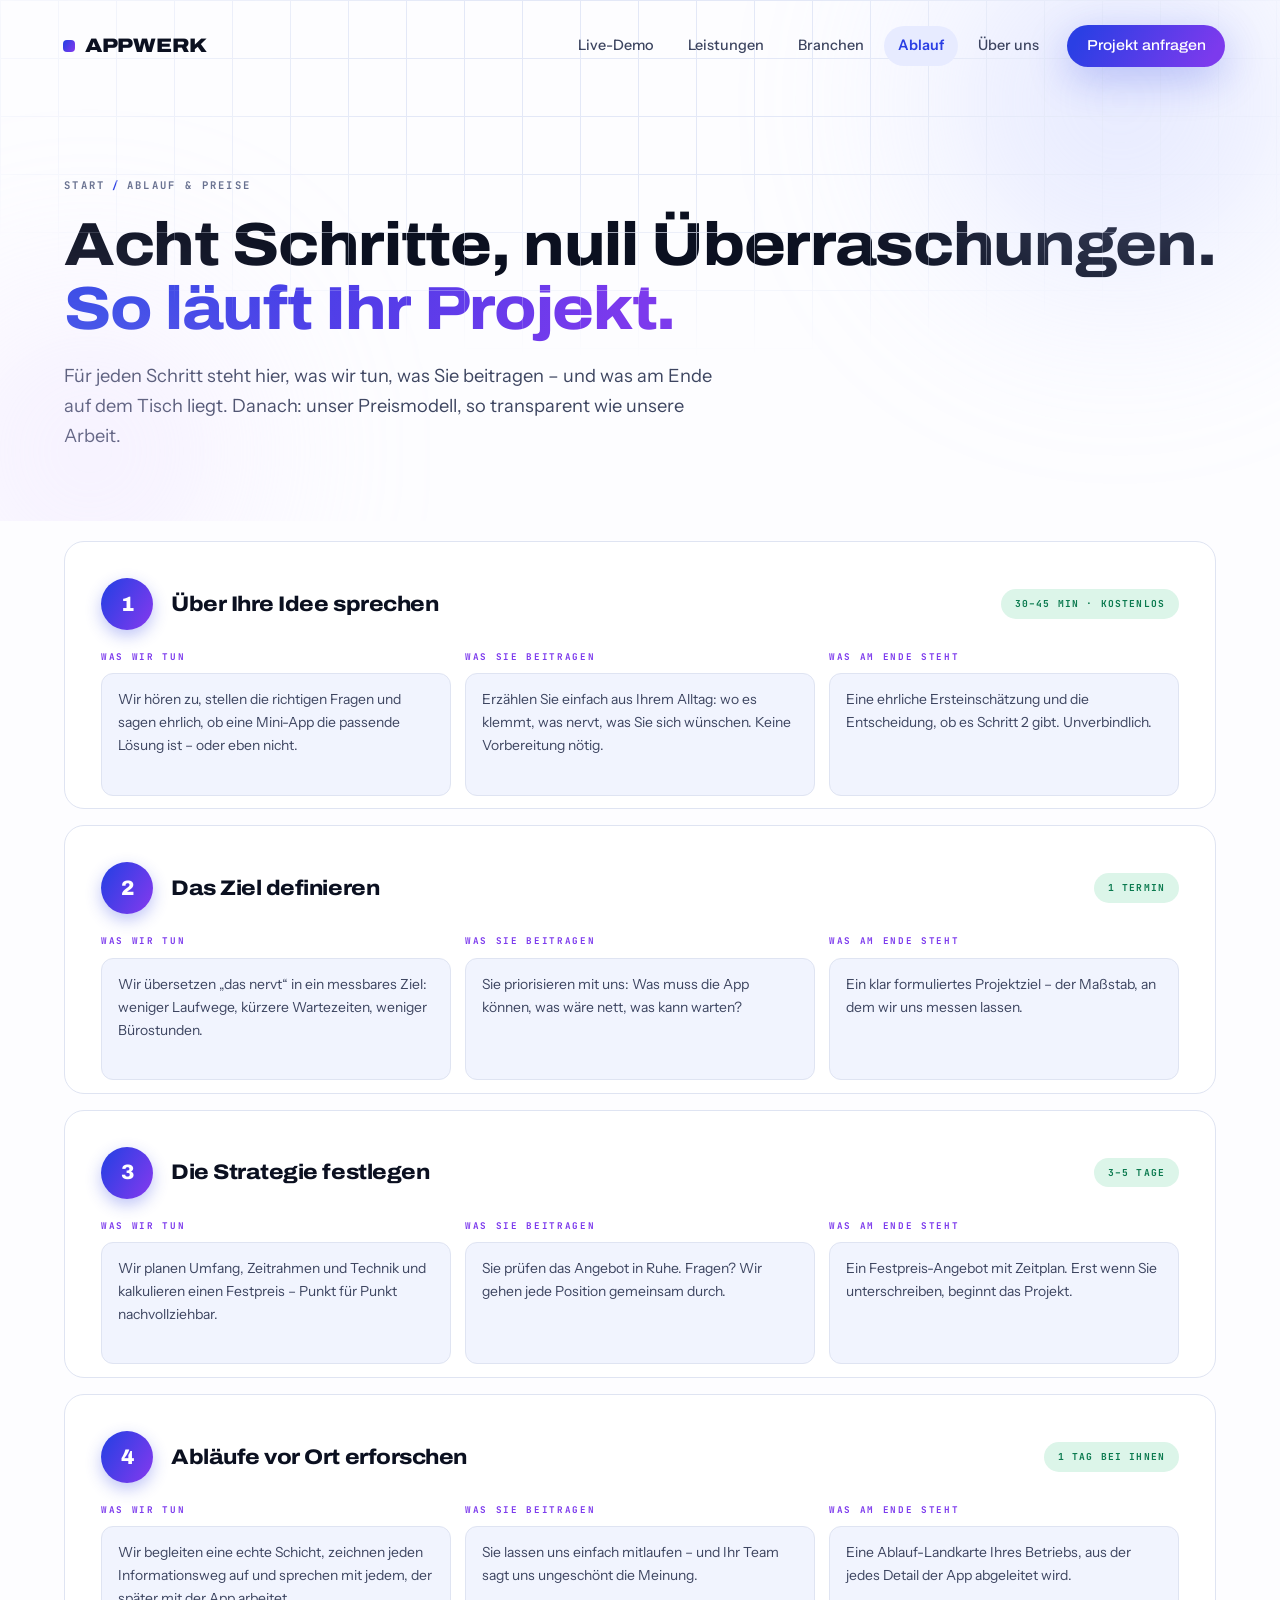
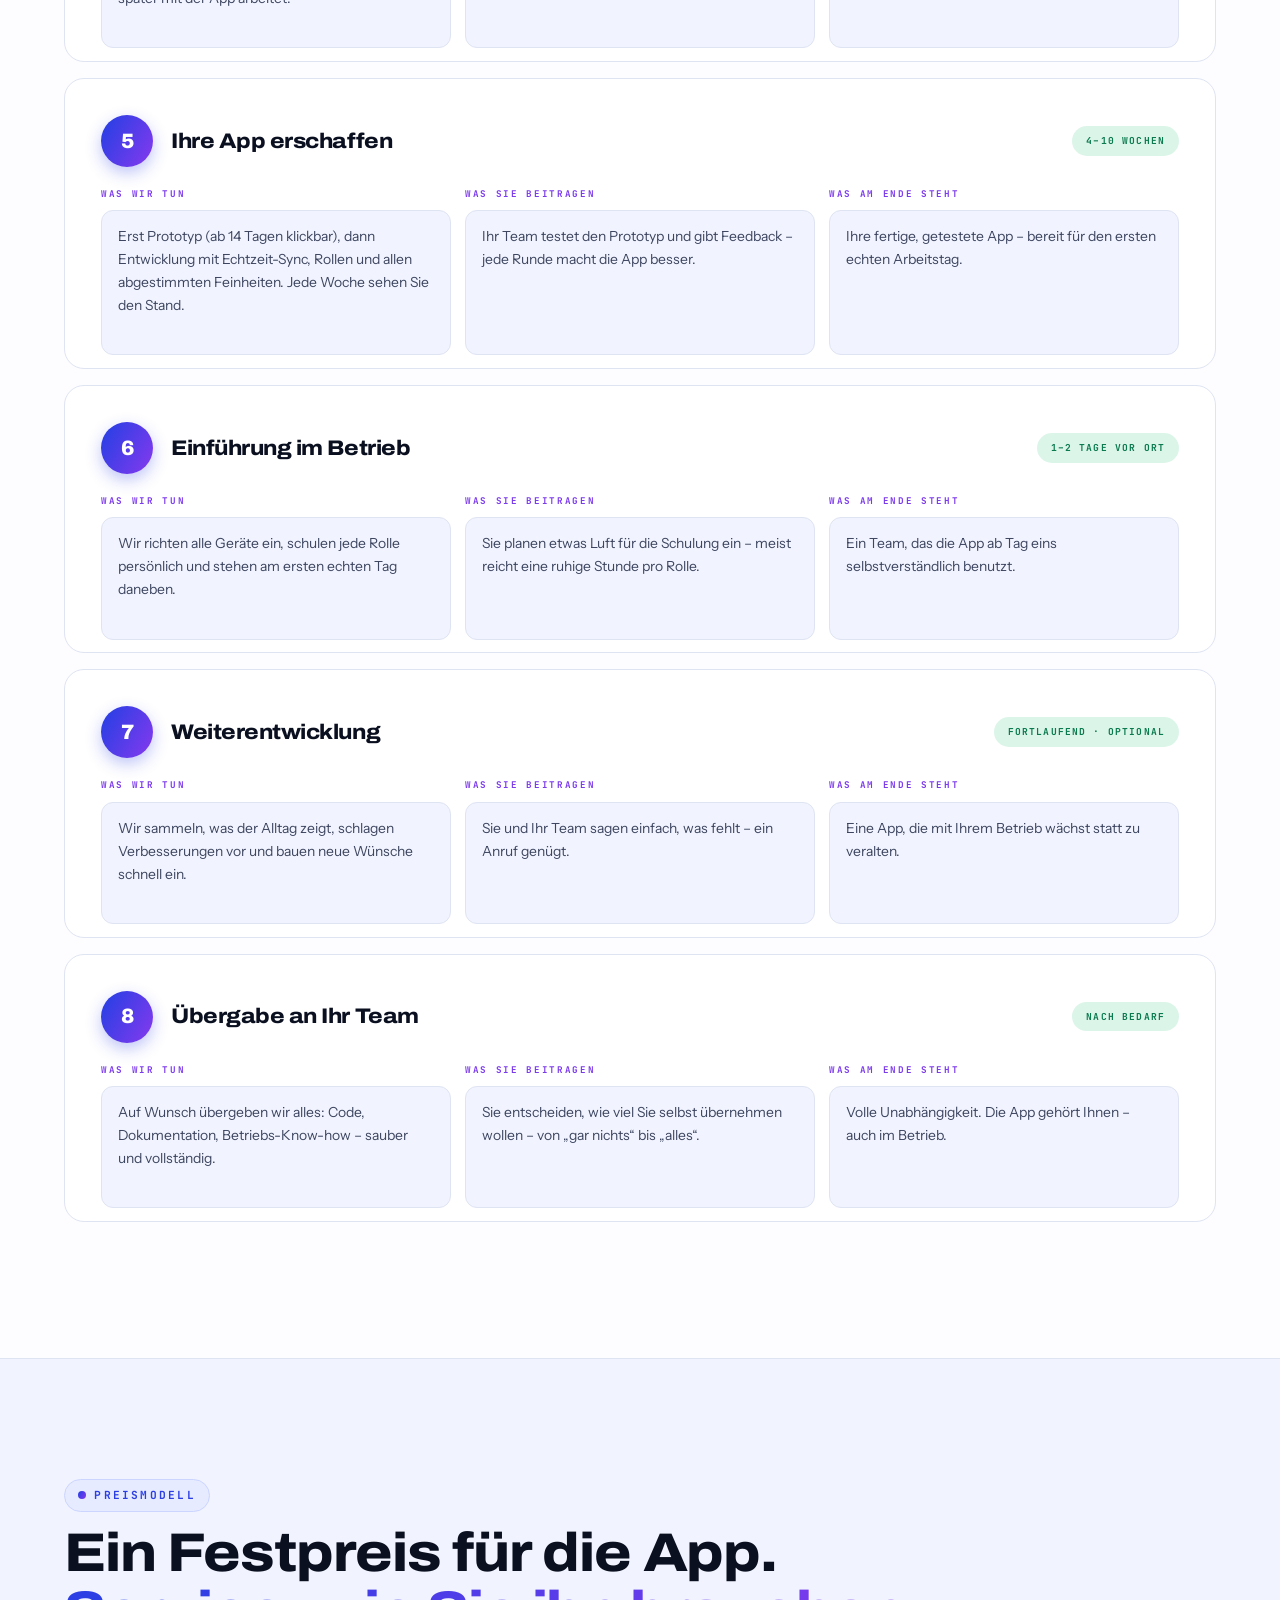
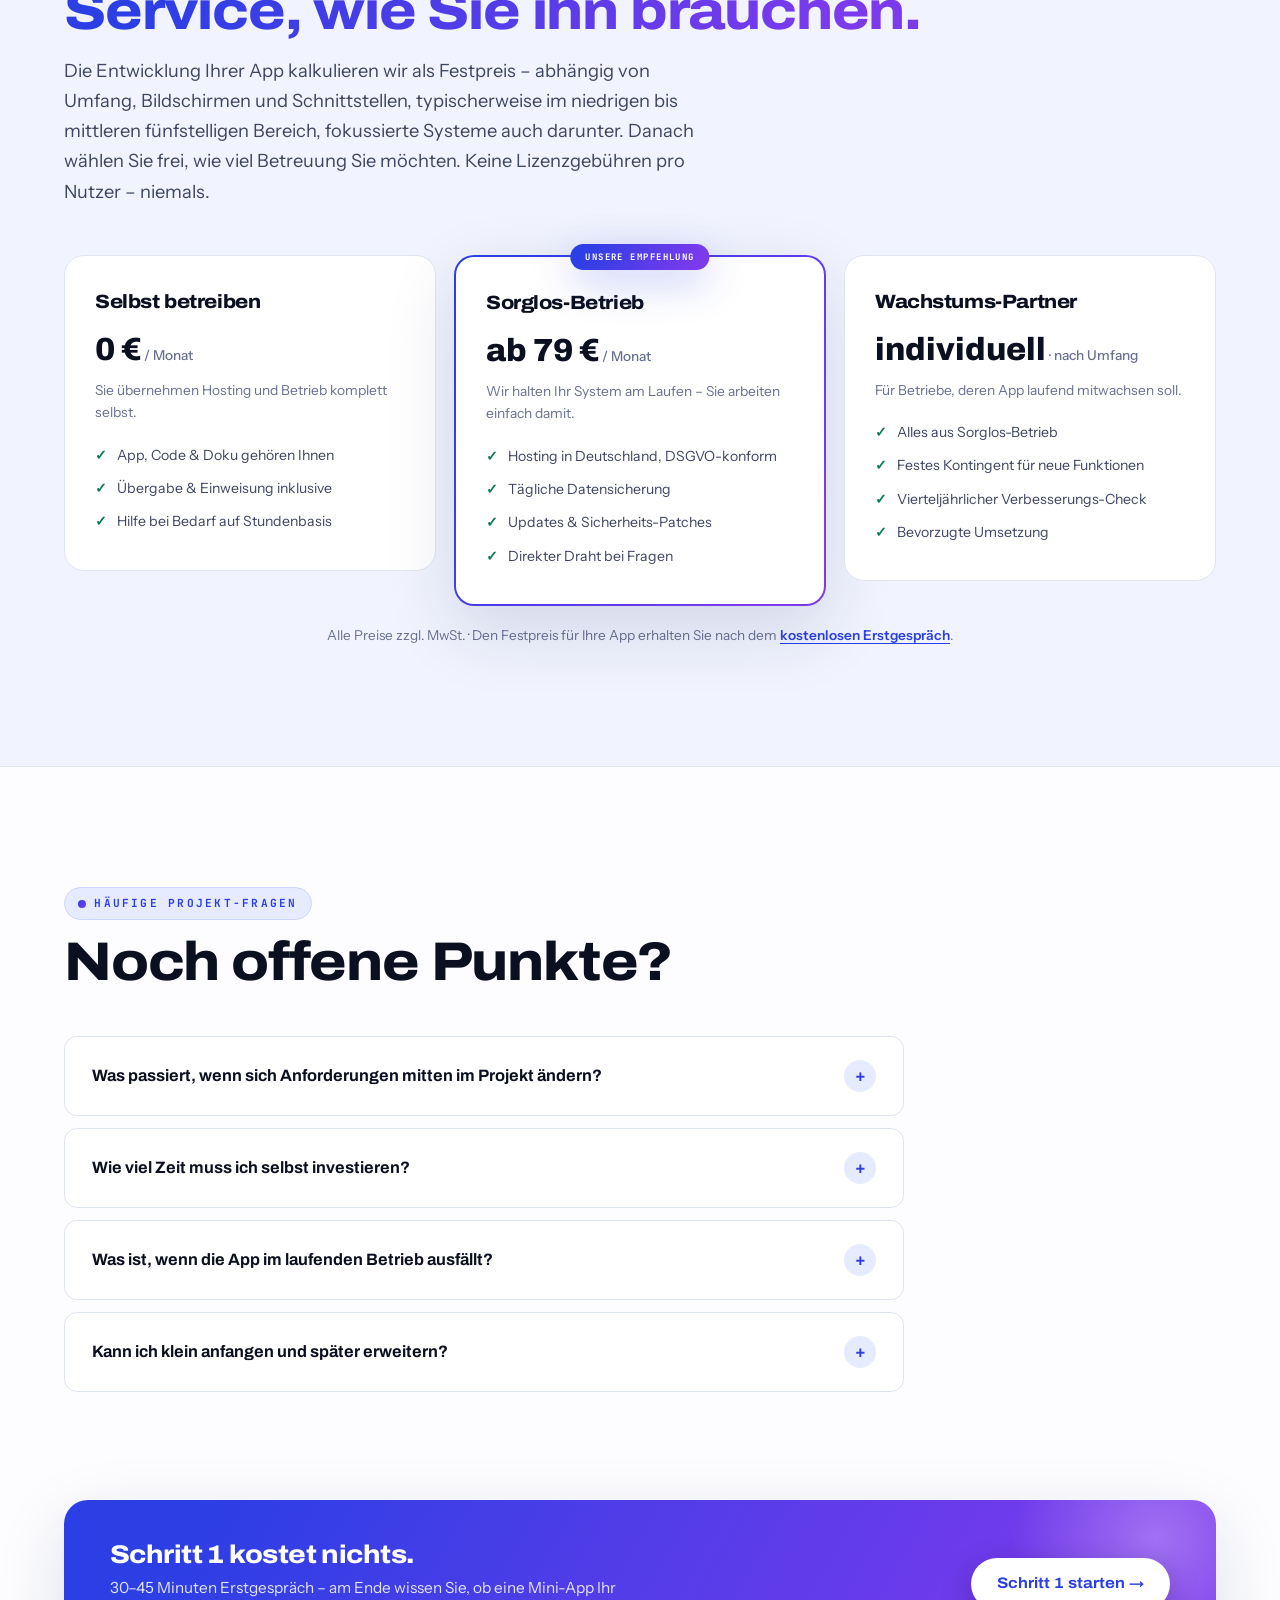
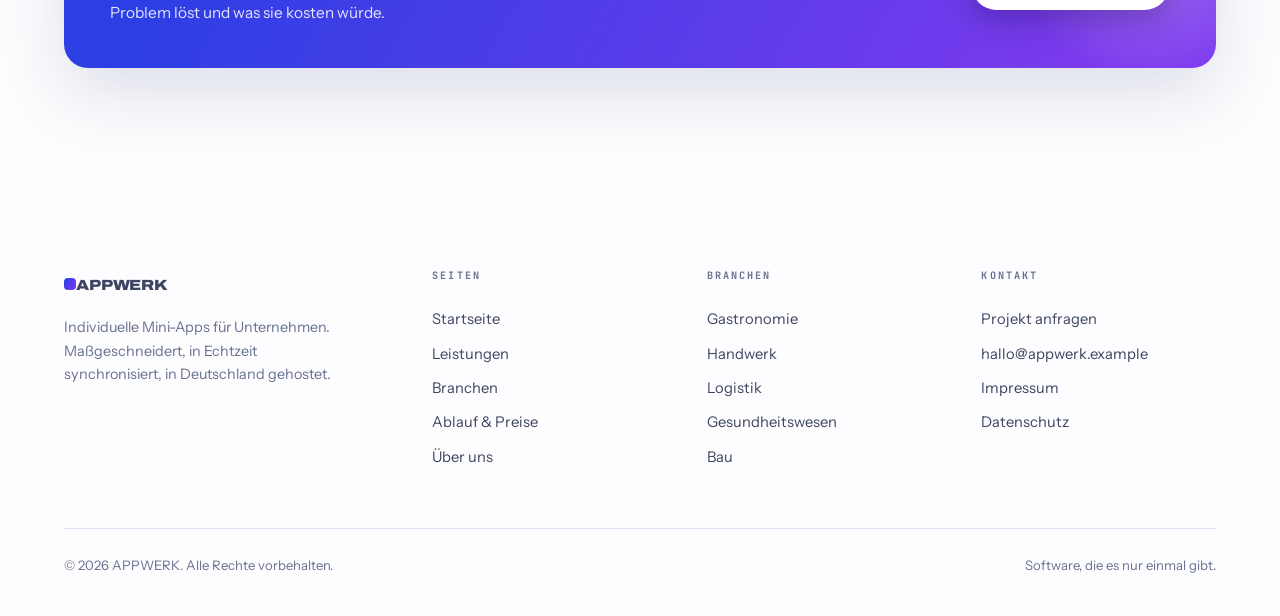
==== commit 5a3bf151: "Add files via upload" ====
--- a/ablauf.html
+++ b/ablauf.html
@@ -112,10 +112,10 @@
 .hero h1{font-size:clamp(2.7rem,5.8vw,4.6rem);margin:1.3rem 0 1.4rem}
 .hero .lead{margin-bottom:2.2rem}
 .hero-ctas{display:flex;gap:14px;flex-wrap:wrap;margin-bottom:2.8rem}
-.hero-trust{display:flex;flex-wrap:wrap}
-.hero-trust div{font-size:.85rem;color:var(--ink-3);padding:0 26px;border-left:2px solid var(--line)}
+.hero-trust{display:flex;flex-wrap:wrap;row-gap:20px;margin-top:6px}
+.hero-trust div{font-size:.86rem;color:var(--ink-3);padding:2px 34px;border-left:2px solid var(--line);line-height:1.55;max-width:230px}
 .hero-trust div:first-child{padding-left:0;border-left:none}
-.hero-trust strong{display:block;font-family:var(--font-display);font-size:1.5rem;color:var(--ink);font-weight:820}
+.hero-trust strong{display:block;font-family:var(--font-display);font-size:1.4rem;color:var(--ink);font-weight:820;margin-bottom:6px;background:var(--grad);-webkit-background-clip:text;background-clip:text;color:transparent}
 
 /* Hero-Mockup */
 .hero-visual{position:relative}
@@ -194,8 +194,8 @@
 .status-btn{border:none;font-family:var(--font-mono);font-size:.6rem;font-weight:700;padding:7px 12px;border-radius:999px;white-space:nowrap;transition:.2s}
 .st-new{background:var(--coral-soft);color:var(--coral)}
 .st-work{background:var(--amber-soft);color:var(--amber)}
-.st-done{background:var(--mint-soft);color:var(--mint);cursor:default}
-.status-btn:not(.st-done):hover{filter:brightness(.94);transform:scale(1.05)}
+.st-done{background:var(--mint-soft);color:var(--mint)}
+.status-btn:hover{filter:brightness(.94);transform:scale(1.05)}
 .svc-status{font-family:var(--font-mono);font-size:.58rem;font-weight:700;padding:6px 11px;border-radius:999px;white-space:nowrap}
 .demo-log{margin-top:16px;background:#fff;border:1px solid var(--line);border-radius:13px;padding:13px 17px;font-family:var(--font-mono);font-size:.7rem;color:var(--ink-2);display:flex;align-items:center;gap:10px;position:relative;z-index:2;min-height:46px}
 .demo-log .lbl{color:var(--violet);font-weight:700;flex-shrink:0}
@@ -414,20 +414,21 @@
 .crumb a:hover{color:var(--cobalt)}
 .crumb i{font-style:normal;color:var(--cobalt);margin:0 .6em}
 
-.detail{display:grid;grid-template-columns:1.05fr .95fr;gap:64px;align-items:center;padding:78px 0;border-top:1px solid var(--line)}
+.detail{display:grid;grid-template-columns:1.05fr .95fr;gap:clamp(72px,9vw,140px);align-items:center;padding:120px 0;border-top:1px solid var(--line)}
 .detail.first{border-top:none;padding-top:30px}
 .detail.flip .d-media{order:-1}
-.detail h2{font-size:clamp(1.7rem,3.1vw,2.35rem)}
+.detail h2{font-size:clamp(1.7rem,3.1vw,2.35rem);margin:0 0 26px;line-height:1.16}
 .d-kicker{font-family:var(--font-mono);font-size:.64rem;font-weight:700;letter-spacing:.2em;color:var(--violet);text-transform:uppercase}
-.detail p.dp{color:var(--ink-2);margin-top:4px}
-.check-list{list-style:none;display:grid;gap:12px;margin-top:24px}
-.check-list li{display:flex;gap:12px;align-items:flex-start;font-size:.95rem;color:var(--ink-2)}
-.check-list li b{color:var(--ink)}
+.detail p.dp{color:var(--ink-2);margin:0 0 12px;line-height:1.85;font-size:1.03rem;max-width:56ch}
+.check-list{list-style:none;display:grid;gap:26px;margin-top:44px}
+.check-list li{display:flex;gap:16px;align-items:flex-start;font-size:.95rem;color:var(--ink-2);line-height:1.7;max-width:54ch}
+.check-list li b{color:var(--ink);display:block;font-size:1.02rem;margin-bottom:4px;line-height:1.35}
+.check-list li .txt{display:block}
 .check-list li::before{content:"✓";flex-shrink:0;width:23px;height:23px;border-radius:50%;background:var(--mint-soft);color:var(--mint);font-weight:700;font-size:.75rem;display:grid;place-items:center;margin-top:2px}
-.d-meta{display:flex;gap:10px;flex-wrap:wrap;margin-top:26px}
+.d-meta{display:flex;gap:11px;flex-wrap:wrap;margin-top:46px}
 .d-meta span{font-family:var(--font-mono);font-size:.6rem;font-weight:700;letter-spacing:.12em;background:var(--bg-tint);border:1px solid var(--line);padding:7px 14px;border-radius:999px;color:var(--ink-2)}
 .d-media{position:relative}
-.d-media .sync-card{max-width:430px;margin:0 auto}
+.d-media .sync-card{max-width:480px;margin:0 auto;padding:22px}
 .ghost-num{position:absolute;top:-54px;left:-10px;font-family:var(--font-display);font-weight:900;font-size:8rem;background:linear-gradient(120deg,#E7EBFF,#F1E9FF);-webkit-background-clip:text;background-clip:text;color:transparent;line-height:1;pointer-events:none;user-select:none}
 
 .price-grid{display:grid;grid-template-columns:repeat(3,1fr);gap:18px;margin-top:48px;align-items:start}
@@ -470,6 +471,55 @@
   .phase{padding:26px 22px}
 }
 
+
+/* ============ Beispiel-Karten: sofort verständlich ============ */
+.d-caption{max-width:480px;margin:18px auto 0;text-align:center;font-size:.84rem;color:var(--ink-3);line-height:1.55}
+.d-caption b{color:var(--ink)}
+.sc-group{font-family:var(--font-mono);font-size:.58rem;font-weight:700;letter-spacing:.16em;margin:16px 0 9px;display:flex;align-items:center;gap:10px;text-transform:uppercase}
+.sc-group::after{content:"";flex:1;height:1px;background:var(--line)}
+.sc-group.bad{color:var(--coral)}
+.sc-group.good{color:var(--mint)}
+.sc-group:first-of-type{margin-top:2px}
+.sc-row .who{display:block;font-family:var(--font-mono);font-size:.58rem;color:var(--ink-3);font-weight:500;margin-top:2px}
+.m-progress{height:9px;background:var(--bg-tint);border:1px solid var(--line);border-radius:99px;overflow:hidden;margin:4px 0 6px}
+.m-progress i{display:block;height:100%;width:62%;background:var(--grad);border-radius:99px}
+.m-progress-cap{font-family:var(--font-mono);font-size:.58rem;font-weight:700;color:var(--ink-3);letter-spacing:.12em;margin-bottom:12px;display:block}
+@media(max-width:1000px){
+  .detail{padding:72px 0}
+}
+
+
+/* ============ Leistungs-Nummer: sichtbar am Textanfang statt hinter der Karte ============ */
+.d-num{display:flex;align-items:center;gap:16px;margin-bottom:30px}
+.d-num .n{width:56px;height:56px;border-radius:50%;background:var(--grad);color:#fff;display:grid;place-items:center;font-family:var(--font-display);font-stretch:112%;font-weight:860;font-size:1.4rem;flex-shrink:0;box-shadow:0 8px 20px rgba(43,63,228,.3)}
+.d-num .d-kicker{margin:0}
+
+
+/* Fix: CTA-Button in der Navigation immer weiß auf Verlauf (Menü-Regel übersteuerte die Farbe) */
+.nav-links a.btn-primary{color:#fff !important;background:var(--grad) !important}
+.nav-links a.btn-primary:hover,.nav-links a.btn-primary.active{color:#fff !important;background:var(--grad) !important;filter:brightness(1.07)}
+
+/* Live-Demo: Servieren-Schritt */
+.serve-btn{border:none;font-family:var(--font-mono);font-size:.58rem;font-weight:700;padding:7px 12px;border-radius:999px;background:var(--grad);color:#fff;white-space:nowrap;cursor:pointer;box-shadow:0 4px 14px rgba(43,63,228,.35);animation:nudge 2s ease-in-out infinite}
+.serve-btn:hover{filter:brightness(1.1)}
+.order-card.out{opacity:0;transform:translateX(20px) scale(.95);transition:opacity .4s,transform .4s}
+.order-card.servedcard{opacity:.72}
+
+
+/* ============ KPI-Karten zum Umdrehen (Erklärung auf der Rückseite) ============ */
+.kpi-flip{perspective:1200px;min-height:252px;cursor:pointer;outline:none}
+.kpi-inner{position:relative;width:100%;height:100%;min-height:252px;transform-style:preserve-3d;transition:transform .65s cubic-bezier(.35,.9,.3,1)}
+.kpi-flip.flipped .kpi-inner{transform:rotateY(180deg)}
+.kpi-flip:focus-visible .kpi-inner{outline:3px solid var(--cobalt);outline-offset:3px;border-radius:var(--radius)}
+.kpi-face{position:absolute;inset:0;backface-visibility:hidden;-webkit-backface-visibility:hidden;border-radius:var(--radius);padding:28px 26px;display:flex;flex-direction:column}
+.kpi-face.front{background:#fff;border:1px solid var(--line);box-shadow:0 3px 14px rgba(24,34,90,.05)}
+.kpi-flip:hover .kpi-face.front{border-color:#B9C4FF;box-shadow:var(--shadow-lg)}
+.kpi-face.back{background:var(--grad);color:#fff;transform:rotateY(180deg);box-shadow:0 16px 44px rgba(60,50,220,.32)}
+.kpi-face.back h4{font-family:var(--font-mono);font-size:.6rem;font-weight:700;letter-spacing:.18em;color:#D9DBFF;margin-bottom:12px}
+.kpi-face.back p{font-size:.88rem;color:#EDEDFF;line-height:1.6}
+.kpi-hint{margin-top:auto;padding-top:16px;font-family:var(--font-mono);font-size:.58rem;font-weight:700;letter-spacing:.1em;color:var(--cobalt)}
+.kpi-face.back .kpi-hint{color:#D9DBFF}
+
 </style>
 </head>
 <body>
@@ -485,7 +535,7 @@
       <a href="branchen.html">Branchen</a>
       <a href="ablauf.html" class="active">Ablauf</a>
       <a href="ueber-uns.html">Über uns</a>
-      <a href="index.html#kontakt" class="btn btn-primary" style="padding:.62em 1.35em;margin-left:8px">Projekt anfragen</a>
+      <a href="index.html#kontakt" class="btn btn-primary" style="padding:.62em 1.35em;margin-left:8px;color:#fff">Projekt anfragen</a>
     </div>
     <button class="burger" id="burger" aria-label="Menü öffnen" aria-expanded="false">
       <span></span><span></span><span></span>
@@ -592,7 +642,7 @@
         </ul>
       </div>
       <div class="price-card pop rv rv-d1">
-        <span class="pop-badge">VON DEN MEISTEN GEWÄHLT</span>
+        <span class="pop-badge">UNSERE EMPFEHLUNG</span>
         <h3>Sorglos-Betrieb</h3>
         <div class="pp">ab 79&nbsp;€<small>&nbsp;/ Monat</small></div>
         <p>Wir halten Ihr System am Laufen – Sie arbeiten einfach damit.</p>
@@ -669,8 +719,8 @@
         <h4>Kontakt</h4>
         <a href="index.html#kontakt">Projekt anfragen</a>
         <a href="mailto:hallo@appwerk.example">hallo@appwerk.example</a>
-        <a href="#">Impressum</a>
-        <a href="#">Datenschutz</a>
+        <a href="impressum.html">Impressum</a>
+        <a href="datenschutz.html">Datenschutz</a>
       </div>
     </div>
     <div class="foot-bottom">
@@ -757,18 +807,44 @@
   function hideEmpty(list){const e=list.querySelector('.order-empty');if(e)e.style.display='none';}
   function pulse(p){p.classList.add('pulse');setTimeout(()=>p.classList.remove('pulse'),700);}
 
-  const STATUS={new:{cls:'st-new',txt:'NEU',next:'work'},work:{cls:'st-work',txt:'IN ARBEIT',next:'done'},done:{cls:'st-done',txt:'✓ FERTIG',next:null}};
-  const SVC={new:{bg:'#FFE9E2',c:'#C2340F',t:'BESTELLT'},work:{bg:'#FFF3D6',c:'#9A6A00',t:'IN ARBEIT'},done:{bg:'#DCF5E9',c:'#0B7A4F',t:'✓ FERTIG'}};
+  const STATUS={new:{cls:'st-new',txt:'NEU',next:'work'},work:{cls:'st-work',txt:'IN ARBEIT',next:'done'},done:{cls:'st-done',txt:'✓ FERTIG',next:'new'}};
+  const SVC={new:{bg:'#FFE9E2',c:'#C2340F',t:'BESTELLT'},work:{bg:'#FFF3D6',c:'#9A6A00',t:'IN ARBEIT'}};
 
   function setStatus(id,st){
     const o=orders[id]; if(!o) return;
     o.status=st;
     const s=STATUS[st];
     o.btn.className='status-btn '+s.cls; o.btn.textContent=s.txt;
+    if(st==='done'){
+      /* Fertig → der Service bekommt einen Servieren-Button */
+      o.svc.textContent=`AN TISCH ${o.table} →`;
+      o.svc.className='serve-btn';
+      o.svc.style.background=''; o.svc.style.color='';
+      o.svc.onclick=()=>serve(id);
+      pulse(document.getElementById('panelService'));
+      log(`${o.name} ist fertig! Das Service-Tablet zeigt jetzt: an Tisch ${o.table} servieren.`);
+      return;
+    }
+    /* falls vorher „Fertig“: Servieren-Button wieder wegnehmen */
+    o.svc.onclick=null; o.svc.className='svc-status';
     const v=SVC[st];
     o.svc.style.background=v.bg; o.svc.style.color=v.c; o.svc.textContent=v.t;
     pulse(document.getElementById('panelService'));
-    log(`${o.name} (Tisch ${o.table}) → ${v.t.replace('✓ ','')}. Service-Tablet aktualisiert.`);
+    log(`${o.name} (Tisch ${o.table}) → ${v.t}. Service-Tablet aktualisiert.`);
+  }
+
+  function serve(id){
+    const o=orders[id]; if(!o||o.status!=='done') return;
+    o.status='served';
+    o.svc.onclick=null;
+    o.svc.className='svc-status';
+    o.svc.style.background='#DCF5E9'; o.svc.style.color='#0B7A4F';
+    o.svc.textContent='✓ AM TISCH';
+    o.svcCard.classList.add('servedcard');
+    /* Erledigtes verschwindet vom Küchen-/Schanken-Bildschirm */
+    o.card.classList.add('out');
+    setTimeout(()=>o.card.remove(),420);
+    log(`${o.name} an Tisch ${o.table} serviert. Küche & Schanke sind wieder frei dafür.`);
   }
 
   document.querySelector('#panelService .item-grid').addEventListener('click',e=>{
@@ -791,7 +867,7 @@
     btn.addEventListener('click',()=>{const o=orders[id];const nx=STATUS[o.status].next;if(nx)setStatus(id,nx);});
     tc.appendChild(btn); targetList.prepend(tc);
 
-    orders[id]={name,table,status:'new',btn,svc:svcTag};
+    orders[id]={name,table,status:'new',btn,svc:svcTag,card:tc,svcCard:sc};
     setTimeout(()=>pulse(targetPanel),80);
     setStatusInit(id);
     log(`Neue Bestellung: ${name} für Tisch ${table} → erscheint sofort an der ${dest}.`);
@@ -803,6 +879,13 @@
     o.svc.style.background=v.bg; o.svc.style.color=v.c; o.svc.textContent=v.t;
   }
 })();
+
+/* ========== KPI-Karten: Antippen dreht zur Erklärung ========== */
+document.querySelectorAll('.kpi-flip').forEach(c=>{
+  const flip=()=>c.classList.toggle('flipped');
+  c.addEventListener('click',flip);
+  c.addEventListener('keydown',e=>{if(e.key==='Enter'||e.key===' '){e.preventDefault();flip();}});
+});
 
 /* ========== ERGEBNIS: Vorher/Nachher-Schalter ========== */
 (function(){
@@ -892,7 +975,7 @@
     });
     card.addEventListener('mouseleave',()=>{card.style.transform='';});
   }
-  document.querySelectorAll('.step-card,.svc,.kpi').forEach(bind);
+  document.querySelectorAll('.step-card,.svc').forEach(bind);
   /* Testimonials nach dem Klonen binden */
   setTimeout(()=>document.querySelectorAll('.t-card').forEach(bind),0);
 })();
@@ -920,6 +1003,7 @@
 });
 
 /* ========== Formular ========== */
+const KONTAKT_EMAIL='hallo@appwerk.example'; /* ← HIER Ihre echte E-Mail-Adresse eintragen */
 const cForm=document.getElementById('contactForm');
 if(cForm) cForm.addEventListener('submit',e=>{
   e.preventDefault();
@@ -934,6 +1018,15 @@
   const mail=document.getElementById('fMail');
   if(mail.value && !/^[^@\s]+@[^@\s]+\.[^@\s]+$/.test(mail.value)){ mail.style.borderColor='#E8401C'; ok=false; }
   if(!ok) return;
+  /* Anfrage ins E-Mail-Programm übergeben – Empfänger: KONTAKT_EMAIL */
+  const betreff=encodeURIComponent('Projektanfrage über die Website – '+document.getElementById('fCompany').value.trim());
+  const text=encodeURIComponent(
+    'Name: '+document.getElementById('fName').value.trim()+
+    '\nUnternehmen: '+document.getElementById('fCompany').value.trim()+
+    '\nE-Mail: '+mail.value.trim()+
+    '\nBranche: '+document.getElementById('fBranche').value+
+    '\n\nWo es hakt:\n'+document.getElementById('fMsg').value.trim());
+  window.location.href='mailto:'+KONTAKT_EMAIL+'?subject='+betreff+'&body='+text;
   document.getElementById('contactForm').style.display='none';
   document.getElementById('formOk').style.display='block';
 });
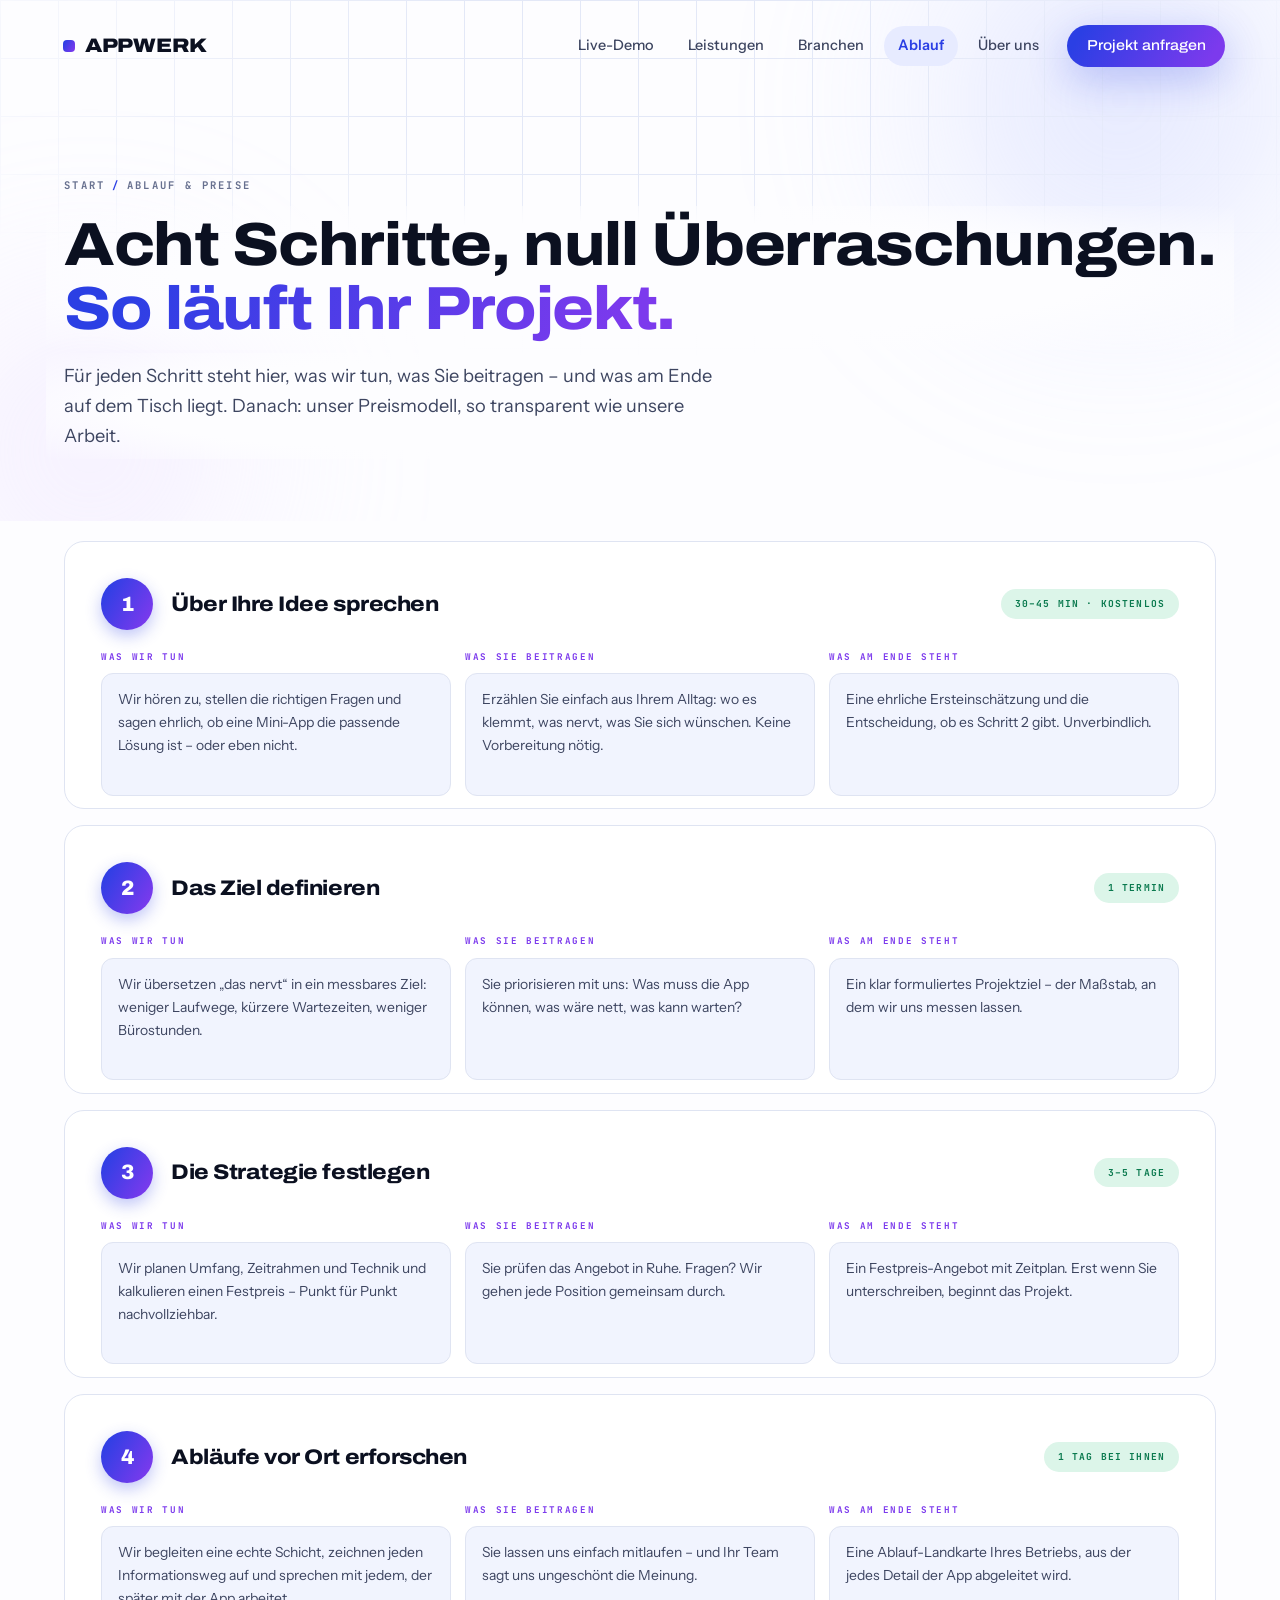
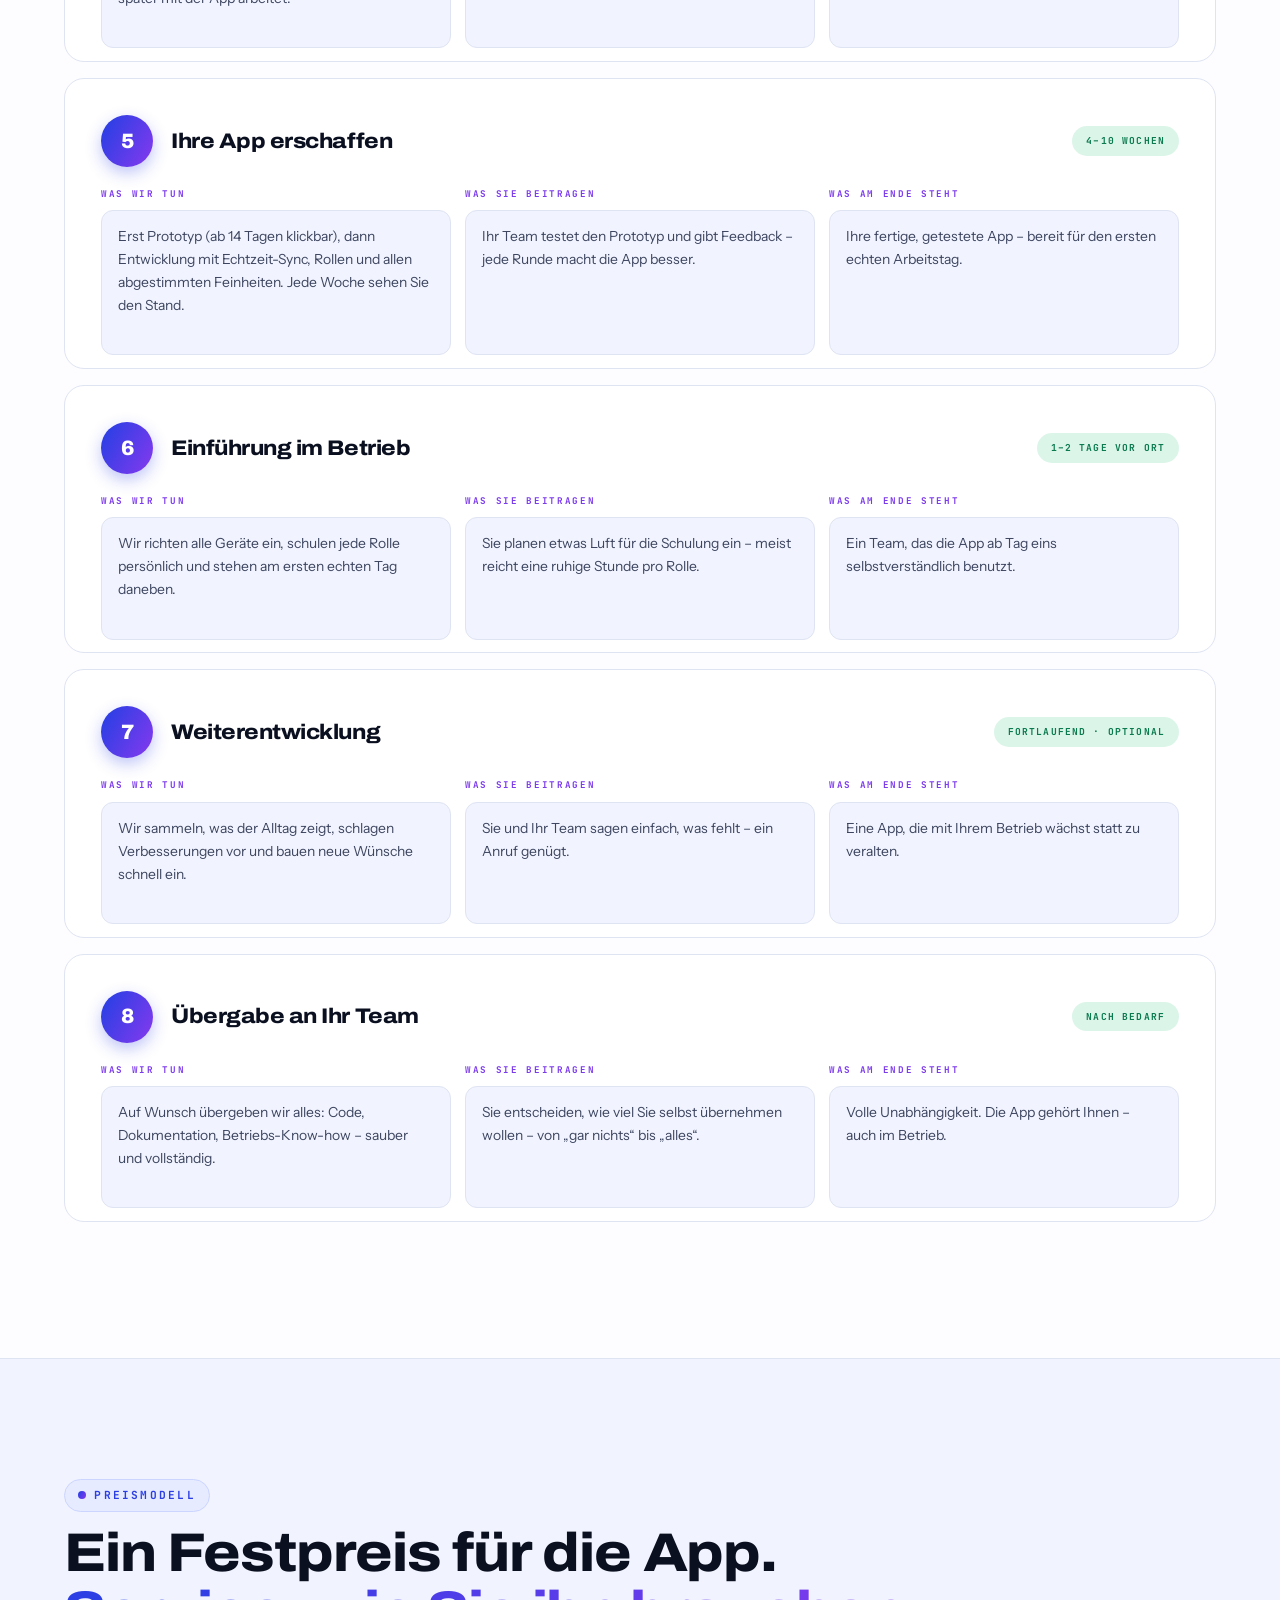
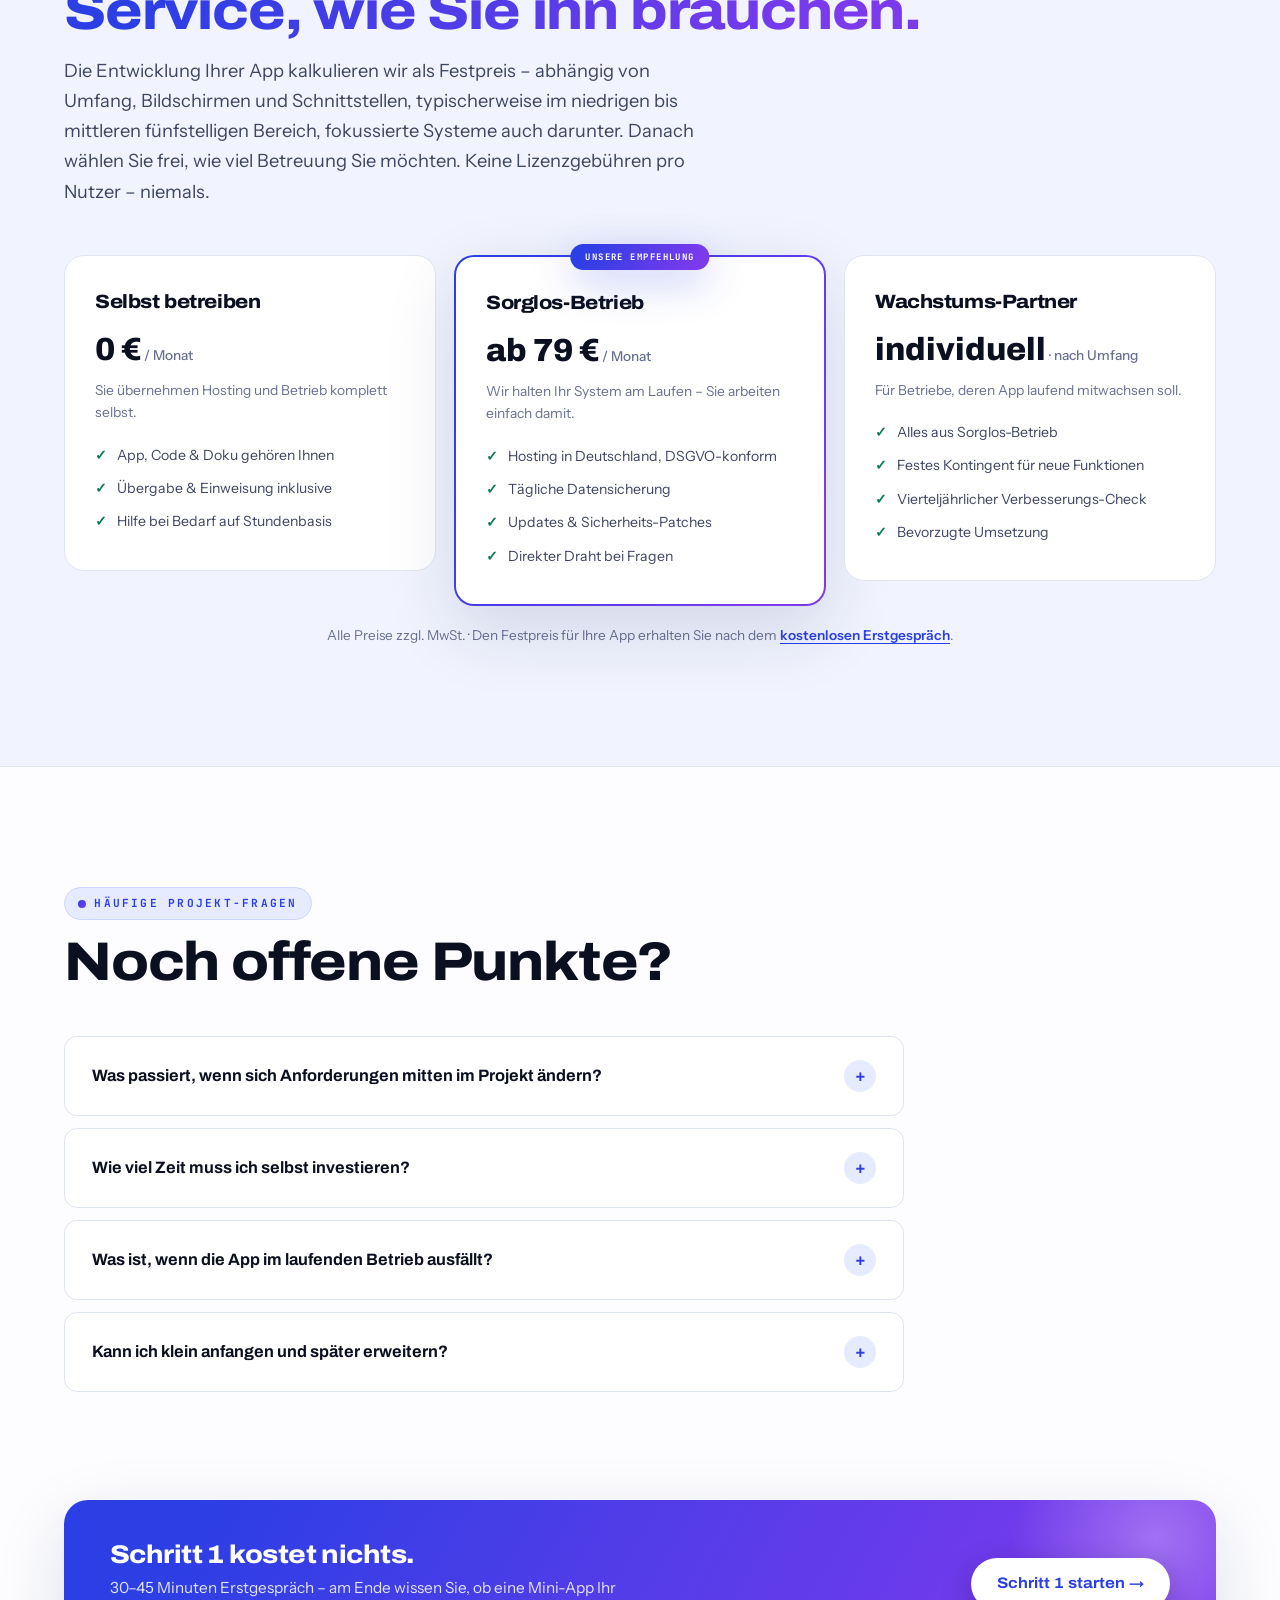
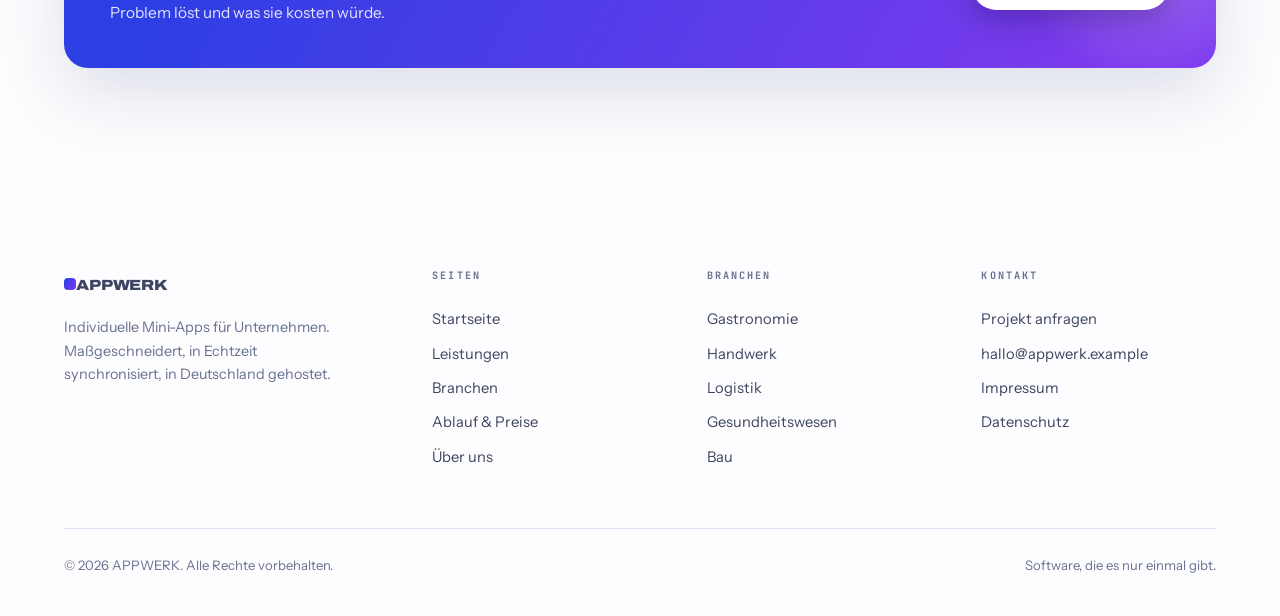
==== commit 876a293a: "Add files via upload" ====
--- a/ablauf.html
+++ b/ablauf.html
@@ -109,13 +109,13 @@
 @keyframes drift{from{transform:translate(0,0) scale(1)}to{transform:translate(60px,40px) scale(1.12)}}
 .hero-grid-bg{position:absolute;inset:0;background-image:linear-gradient(#E3E8F7 1px,transparent 1px),linear-gradient(90deg,#E3E8F7 1px,transparent 1px);background-size:58px 58px;mask-image:radial-gradient(ellipse 85% 75% at 50% 15%,#000 25%,transparent 72%)}
 .hero-inner{position:relative;display:grid;grid-template-columns:1.08fr .92fr;gap:64px;align-items:center}
-.hero h1{font-size:clamp(2.7rem,5.8vw,4.6rem);margin:1.3rem 0 1.4rem}
-.hero .lead{margin-bottom:2.2rem}
+.hero h1{font-size:clamp(2.7rem,5.8vw,4.6rem);margin:1.3rem 0 1.4rem;position:relative}
+.hero .lead{margin-bottom:2.2rem;position:relative}
 .hero-ctas{display:flex;gap:14px;flex-wrap:wrap;margin-bottom:2.8rem}
-.hero-trust{display:flex;flex-wrap:wrap;row-gap:20px;margin-top:6px}
-.hero-trust div{font-size:.86rem;color:var(--ink-3);padding:2px 34px;border-left:2px solid var(--line);line-height:1.55;max-width:230px}
+.hero-trust{display:grid;grid-template-columns:repeat(3,1fr);align-items:start;margin-top:6px;max-width:660px}
+.hero-trust div{font-size:.84rem;color:var(--ink-3);padding:2px 24px;border-left:2px solid var(--line);line-height:1.55}
 .hero-trust div:first-child{padding-left:0;border-left:none}
-.hero-trust strong{display:block;font-family:var(--font-display);font-size:1.4rem;color:var(--ink);font-weight:820;margin-bottom:6px;background:var(--grad);-webkit-background-clip:text;background-clip:text;color:transparent}
+.hero-trust strong{display:block;font-family:var(--font-display);font-size:1.35rem;font-weight:820;margin-bottom:6px;white-space:nowrap;background:var(--grad);-webkit-background-clip:text;background-clip:text;color:transparent}
 
 /* Hero-Mockup */
 .hero-visual{position:relative}
@@ -279,7 +279,7 @@
 .steps{position:relative;max-width:980px;margin:76px auto 0}
 .steps-svg{position:absolute;inset:0;width:100%;height:100%;pointer-events:none;overflow:visible;z-index:0}
 #stepsBase{fill:none;stroke:var(--line-strong);stroke-width:3;stroke-linecap:round;stroke-dasharray:1 13}
-#stepsProg{fill:none;stroke:url(#stepsGradient);stroke-width:4;stroke-linecap:round;filter:drop-shadow(0 0 8px rgba(43,63,228,.45))}
+#stepsProg{fill:none;stroke:url(#stepsGradient);stroke-width:4;stroke-linecap:round;filter:drop-shadow(0 0 8px rgba(43,63,228,.45));will-change:stroke-dashoffset}
 .step{display:grid;grid-template-columns:1fr 96px 1fr;align-items:center;margin-bottom:36px;position:relative;perspective:1100px}
 .step-num{display:grid;place-items:center;position:relative;z-index:2}
 .step-num span{position:relative;width:68px;height:68px;border-radius:50%;background:#fff;border:3px solid var(--line-strong);display:grid;place-items:center;font-family:var(--font-display);font-stretch:112%;font-weight:860;font-size:1.55rem;color:var(--ink-3);transition:background .35s,border-color .35s,color .35s,transform .35s,box-shadow .35s}
@@ -300,20 +300,6 @@
 .step-cta:hover{gap:.85em}
 .step.s-left .step-card{text-align:right}
 .step.s-left .step-card p{margin-left:auto}
-
-/* ============ TESTIMONIALS ============ */
-.testi{background:var(--bg-tint);border-top:1px solid var(--line);border-bottom:1px solid var(--line);overflow:hidden}
-.testi-track{display:flex;gap:20px;margin-top:46px;animation:marquee 44s linear infinite;width:max-content}
-.testi:hover .testi-track{animation-play-state:paused}
-@keyframes marquee{from{transform:translateX(0)}to{transform:translateX(-50%)}}
-.t-card{width:400px;flex-shrink:0;background:#fff;border:1px solid var(--line);border-radius:var(--radius);padding:32px;transform-style:preserve-3d;will-change:transform;transition:box-shadow .3s,border-color .3s;box-shadow:0 3px 14px rgba(24,34,90,.05)}
-.t-card:hover{box-shadow:var(--shadow-lg);border-color:#B9C4FF}
-.t-card .stars{color:#F5A623;letter-spacing:3px;margin-bottom:14px}
-.t-card p{font-size:.94rem;color:var(--ink-2);margin-bottom:22px}
-.t-card .who{display:flex;align-items:center;gap:14px}
-.t-card .av{width:46px;height:46px;border-radius:50%;background:var(--grad);color:#fff;display:grid;place-items:center;font-family:var(--font-display);font-weight:830;box-shadow:0 4px 12px rgba(43,63,228,.3)}
-.t-card .who b{display:block;font-size:.9rem}
-.t-card .who span{font-size:.78rem;color:var(--ink-3)}
 
 /* ============ FAQ ============ */
 .faq-list{margin-top:46px;max-width:840px}
@@ -382,7 +368,9 @@
   .burger{display:flex}
   .section{padding:84px 0}
   .hero{padding:140px 0 76px}
-  .hero-trust div{padding:0 16px}
+  .hero-trust{grid-template-columns:1fr;max-width:100%}
+  .hero-trust div{padding:14px 0;border-left:none;border-top:1px solid var(--line)}
+  .hero-trust div:first-child{padding-top:0;border-top:none}
   .kpi-grid{grid-template-columns:1fr 1fr}
   .svc-grid{grid-template-columns:1fr}
   .steps-svg{left:0}
@@ -395,7 +383,6 @@
   .step.s-left .step-card::after{right:auto;left:-8px;border:1px solid var(--line);border-right:none;border-top:none;background:#fff}
   .ba-grid{grid-template-columns:1fr}
   .ba-cta{padding:32px 26px}
-  .t-card{width:320px}
   .contact-card{margin:0 12px}
   .contact-info,.form{padding:44px 26px}
   .f-row{grid-template-columns:1fr}
@@ -404,7 +391,6 @@
   *,*::before,*::after{animation-duration:.01ms !important;animation-iteration-count:1 !important;transition-duration:.01ms !important}
   html{scroll-behavior:auto}
   html.js .rv{opacity:1;transform:none}
-  .testi-track{animation:none;flex-wrap:wrap;width:auto}
 }
 
 /* ============ UNTERSEITEN · Komponenten ============ */
@@ -507,11 +493,11 @@
 
 
 /* ============ KPI-Karten zum Umdrehen (Erklärung auf der Rückseite) ============ */
-.kpi-flip{perspective:1200px;min-height:252px;cursor:pointer;outline:none}
-.kpi-inner{position:relative;width:100%;height:100%;min-height:252px;transform-style:preserve-3d;transition:transform .65s cubic-bezier(.35,.9,.3,1)}
+.kpi-flip{perspective:1200px;cursor:pointer;outline:none}
+.kpi-inner{display:grid;width:100%;height:100%;transform-style:preserve-3d;transition:transform .65s cubic-bezier(.35,.9,.3,1)}
 .kpi-flip.flipped .kpi-inner{transform:rotateY(180deg)}
 .kpi-flip:focus-visible .kpi-inner{outline:3px solid var(--cobalt);outline-offset:3px;border-radius:var(--radius)}
-.kpi-face{position:absolute;inset:0;backface-visibility:hidden;-webkit-backface-visibility:hidden;border-radius:var(--radius);padding:28px 26px;display:flex;flex-direction:column}
+.kpi-face{grid-area:1/1;backface-visibility:hidden;-webkit-backface-visibility:hidden;border-radius:var(--radius);padding:28px 26px;display:flex;flex-direction:column;min-height:100%}
 .kpi-face.front{background:#fff;border:1px solid var(--line);box-shadow:0 3px 14px rgba(24,34,90,.05)}
 .kpi-flip:hover .kpi-face.front{border-color:#B9C4FF;box-shadow:var(--shadow-lg)}
 .kpi-face.back{background:var(--grad);color:#fff;transform:rotateY(180deg);box-shadow:0 16px 44px rgba(60,50,220,.32)}
@@ -519,6 +505,23 @@
 .kpi-face.back p{font-size:.88rem;color:#EDEDFF;line-height:1.6}
 .kpi-hint{margin-top:auto;padding-top:16px;font-family:var(--font-mono);font-size:.58rem;font-weight:700;letter-spacing:.1em;color:var(--cobalt)}
 .kpi-face.back .kpi-hint{color:#D9DBFF}
+
+
+/* Ring dreht sich NUR um die zuletzt aktivierte Nummer – springt sofort zum nächsten Punkt */
+.step.current .step-num span::after{opacity:1;transform:scale(1);border-color:var(--violet);animation:ringspin 6s linear infinite;transition:opacity .15s}
+.step:not(.current) .step-num span::after{transition:opacity .15s}
+
+
+/* Unterseiten: Raster bleibt, wird aber im Textbereich (links) ausgeblendet,
+   damit keine Streifen durch die Überschrift laufen – rechts läuft es sichtbar weiter */
+/* Raster auf allen Seiten identisch (gleiche Maske wie im Haupt-Hero) */
+.page-hero .hero-grid-bg{-webkit-mask-image:radial-gradient(ellipse 85% 75% at 50% 15%,#000 25%,transparent 72%);mask-image:radial-gradient(ellipse 85% 75% at 50% 15%,#000 25%,transparent 72%)}
+
+/* Text im Hero liegt über dem Raster und bringt einen weichen weißen Schleier mit,
+   damit keine grauen Linien durch Überschrift/Text laufen – das Raster bleibt dahinter sichtbar */
+.hero .wrap,.page-hero .wrap{position:relative;z-index:2}
+.page-hero .crumb,.page-hero h1,.page-hero .lead{position:relative}
+.page-hero h1::before,.page-hero .lead::before,.hero h1::before,.hero .lead::before{content:"";position:absolute;inset:-8px -18px;background:radial-gradient(ellipse at center,var(--bg) 55%,transparent 100%);z-index:-1;pointer-events:none}
 
 </style>
 </head>
@@ -947,13 +950,38 @@
     update();
   }
 
+  /* Geglättete Animation: der Faden läuft dem Scroll weich hinterher statt zu ruckeln */
+  let target=0, current=0, rafId=null;
+
+  function computeTarget(){
+    const r=tl.getBoundingClientRect();
+    target=Math.min(Math.max((innerHeight*0.62 - r.top)/(r.height),0),1);
+  }
+
+  function apply(pr){
+    prog.style.strokeDashoffset=total*(1-pr);
+    const p=total>0?prog.getPointAtLength(total*pr):{y:0};
+    let last=-1;
+    steps.forEach((s,i)=>{
+      const on=pts[i] && pts[i].y<=p.y+2;
+      s.classList.toggle('done',on);
+      if(on) last=i;
+    });
+    /* Ring exklusiv an der zuletzt aktivierten Nummer – alte hört sofort auf */
+    steps.forEach((s,i)=>s.classList.toggle('current', i===last));
+  }
+
+  function loop(){
+    current+=(target-current)*0.16;
+    if(Math.abs(target-current)<0.0008){ current=target; apply(current); rafId=null; return; }
+    apply(current);
+    rafId=requestAnimationFrame(loop);
+  }
+
   function update(){
-    const r=tl.getBoundingClientRect();
-    const progress=Math.min(Math.max((innerHeight*0.62 - r.top)/(r.height),0),1);
     if(reduced){ prog.style.strokeDashoffset=0; steps.forEach(s=>s.classList.add('done')); return; }
-    prog.style.strokeDashoffset=total*(1-progress);
-    const p=total>0?prog.getPointAtLength(total*progress):{y:0};
-    steps.forEach((s,i)=>s.classList.toggle('done', pts[i] && pts[i].y<=p.y+2));
+    computeTarget();
+    if(rafId===null) rafId=requestAnimationFrame(loop);
   }
 
   addEventListener('scroll',update,{passive:true});
@@ -977,25 +1005,7 @@
   }
   document.querySelectorAll('.step-card,.svc').forEach(bind);
   /* Testimonials nach dem Klonen binden */
-  setTimeout(()=>document.querySelectorAll('.t-card').forEach(bind),0);
 })();
-
-/* ========== Kundenstimmen ========== */
-const TESTI=[
- {t:"Früher haben wir uns Bestellungen quer durch die Küche zugerufen. Heute schaut jeder auf seinen Bildschirm und weiß Bescheid. Selbst an einem vollen Samstag geht nichts mehr unter.",n:"Sandra Klein",r:"Inhaberin · Restaurant Alte Mühle",a:"SK"},
- {t:"Die haben sich einen Tag in unsere Werkstatt gestellt und zugesehen. Die App danach passte wie angegossen – kein einziger Button, den wir nicht brauchen.",n:"Murat Öz",r:"Werkstattleiter · Autoservice Öz & Söhne",a:"MÖ"},
- {t:"Unser Empfang war das Nadelöhr der ganzen Praxis. Seit dem Self-Check-in läuft der Vormittag ruhig – und das Team hat wieder Zeit für die Patienten.",n:"Dr. Julia Hartmann",r:"Praxisinhaberin · Physio Hartmann",a:"JH"},
- {t:"Wir hatten drei teure Standard-Tools im Einsatz und keins passte. Die eine Mini-App von APPWERK hat alle drei ersetzt – und kostet uns keine Lizenzgebühren mehr.",n:"Thomas Berger",r:"Geschäftsführer · Berger Logistik",a:"TB"},
- {t:"Was mich überzeugt hat: Nach dem Start war nicht Schluss. Jede Idee aus dem Team wurde ernst genommen und schnell eingebaut. Das fühlt sich an wie eine eigene IT-Abteilung.",n:"Anna Vogt",r:"Betriebsleiterin · Braugasthof Vogt",a:"AV"},
- {t:"Bautagebuch in zwei Minuten vom Handy, abends alles sauber im Büro. Meine Poliere wollten erst nicht – jetzt will keiner mehr zurück zum Papier.",n:"Frank Lindner",r:"Inhaber · Lindner Bau GmbH",a:"FL"}
-];
-const track=document.getElementById('testiTrack');
-if(track) [...TESTI,...TESTI].forEach(t=>{
-  const d=document.createElement('div'); d.className='t-card';
-  d.innerHTML=`<div class="stars">★★★★★</div><p>„${t.t}“</p>
-    <div class="who"><div class="av">${t.a}</div><div><b>${t.n}</b><span>${t.r}</span></div></div>`;
-  track.appendChild(d);
-});
 
 /* ========== FAQ: nur eins offen ========== */
 document.querySelectorAll('.faq').forEach(f=>{
@@ -1015,6 +1025,8 @@
     el.style.borderColor = bad ? '#E8401C' : '';
     if(bad) ok=false;
   });
+  const br=document.getElementById('fBranche');
+  if(!br.value){ br.style.borderColor='#E8401C'; ok=false; } else { br.style.borderColor=''; }
   const mail=document.getElementById('fMail');
   if(mail.value && !/^[^@\s]+@[^@\s]+\.[^@\s]+$/.test(mail.value)){ mail.style.borderColor='#E8401C'; ok=false; }
   if(!ok) return;
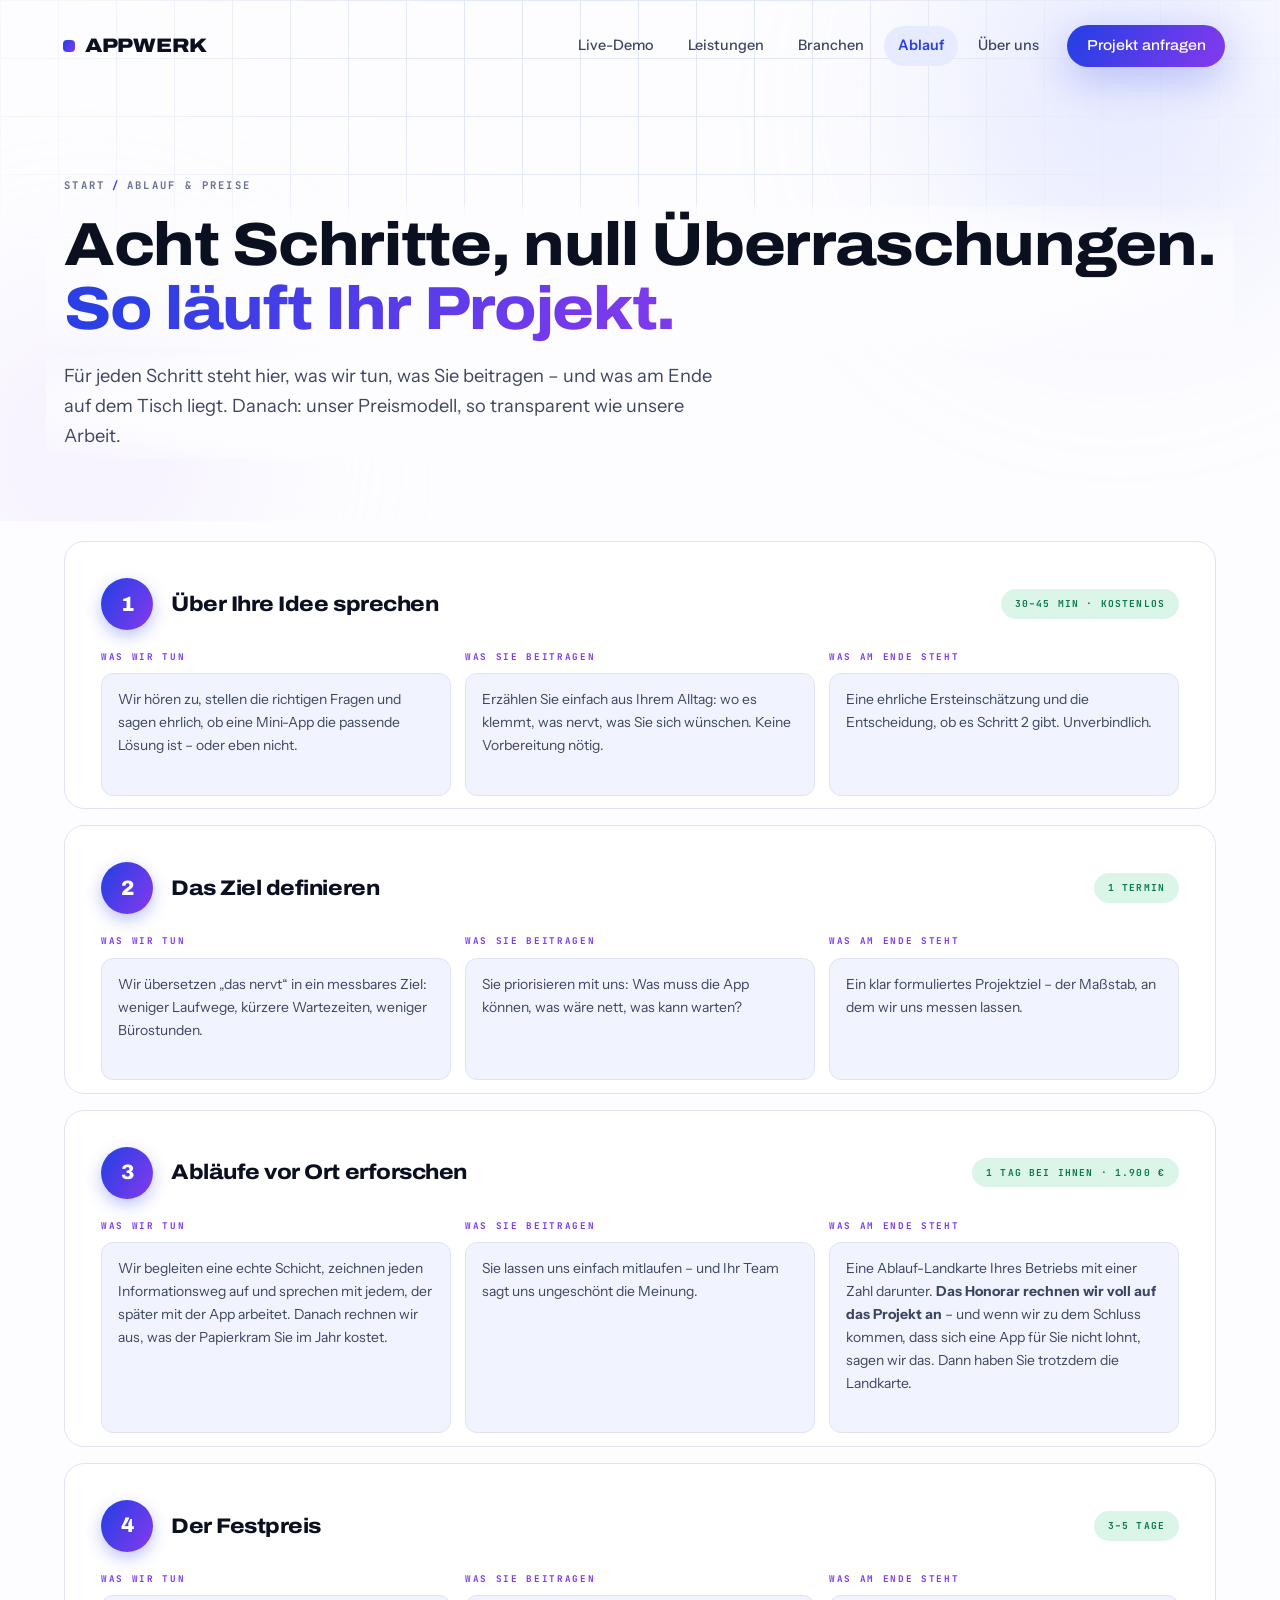
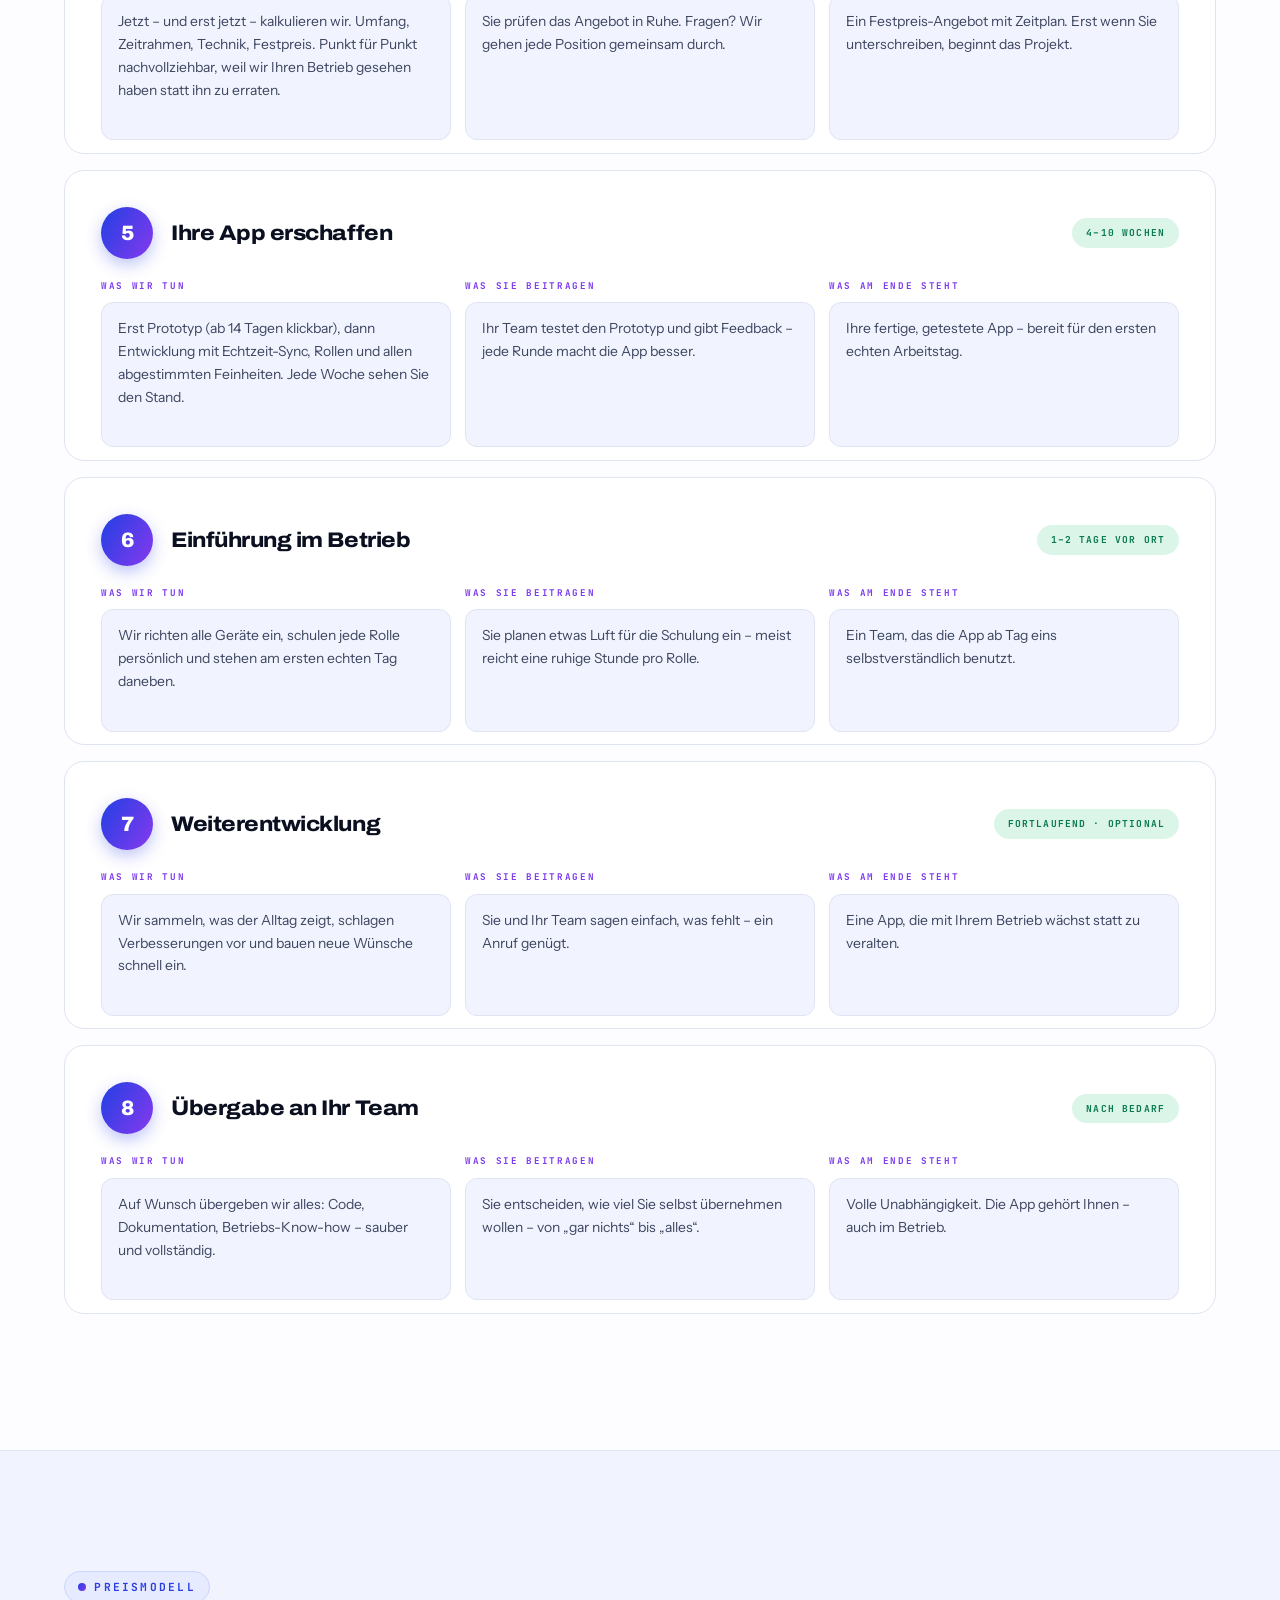
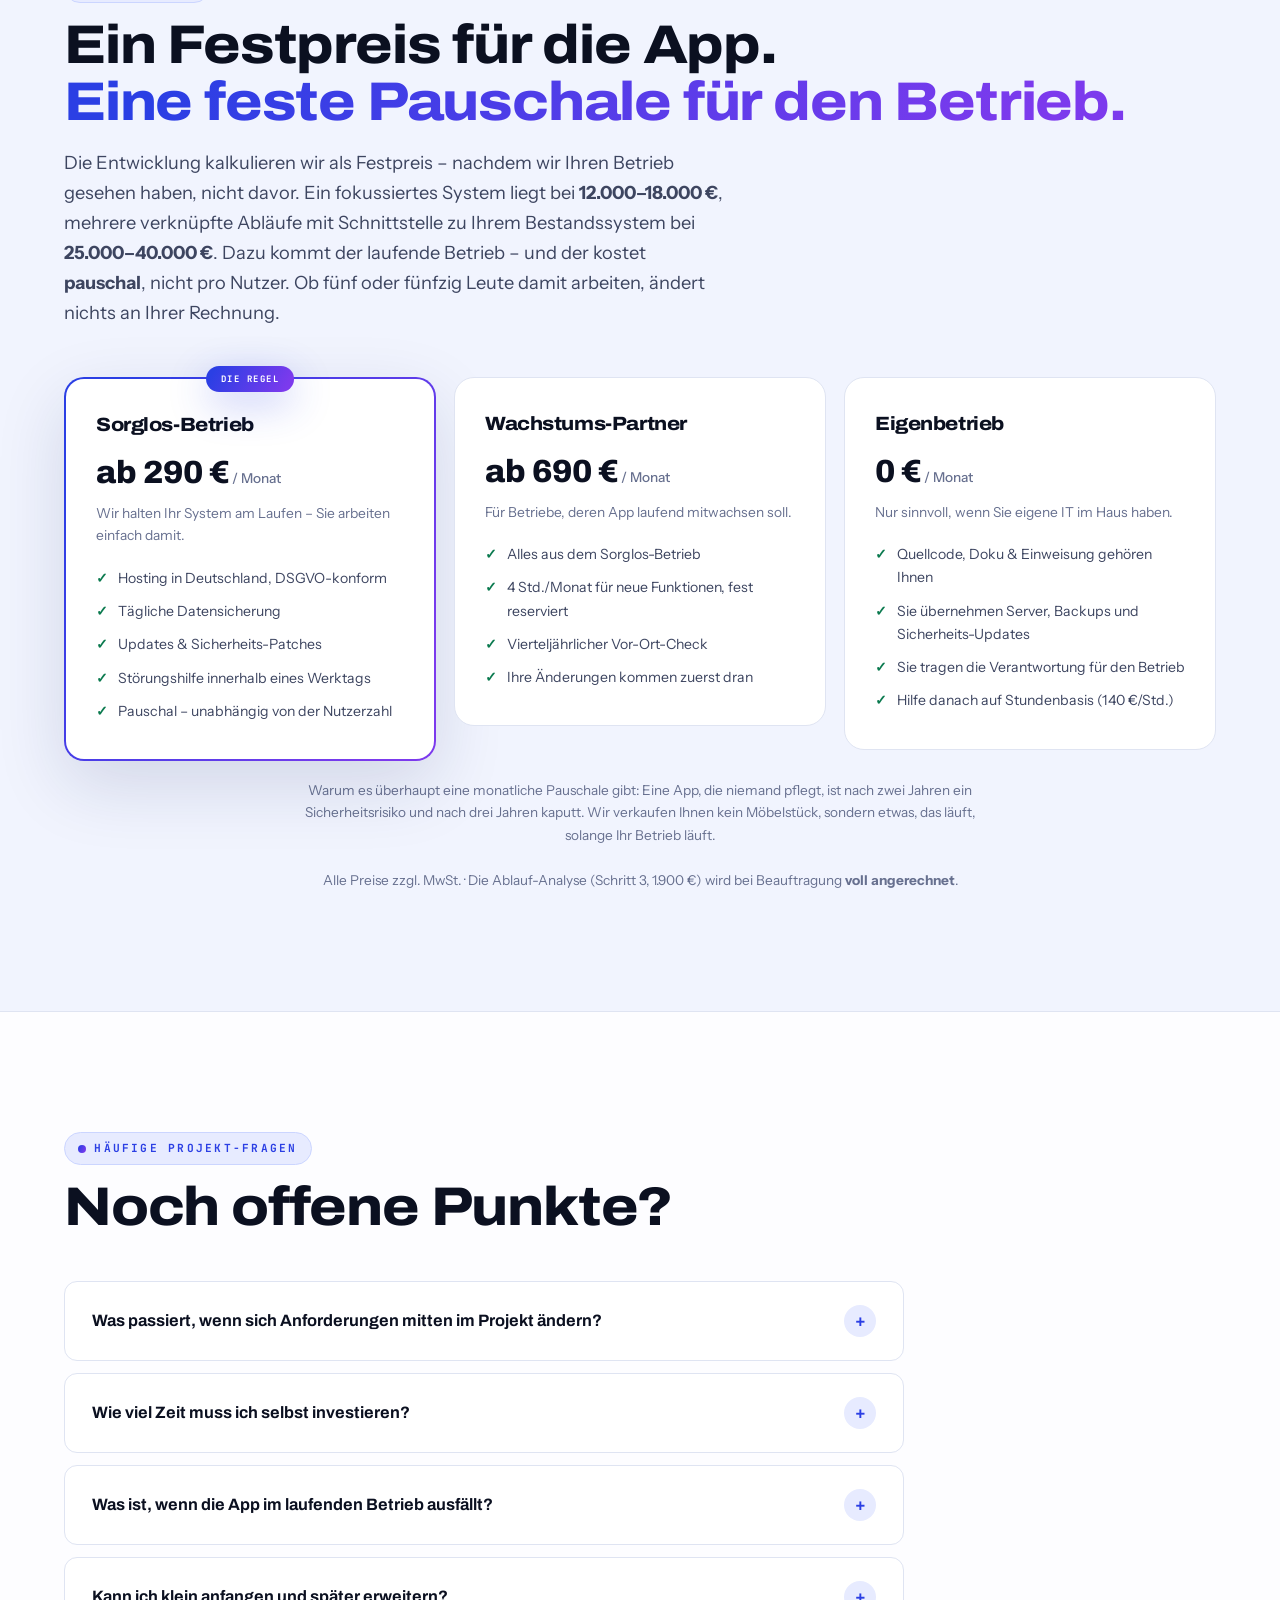
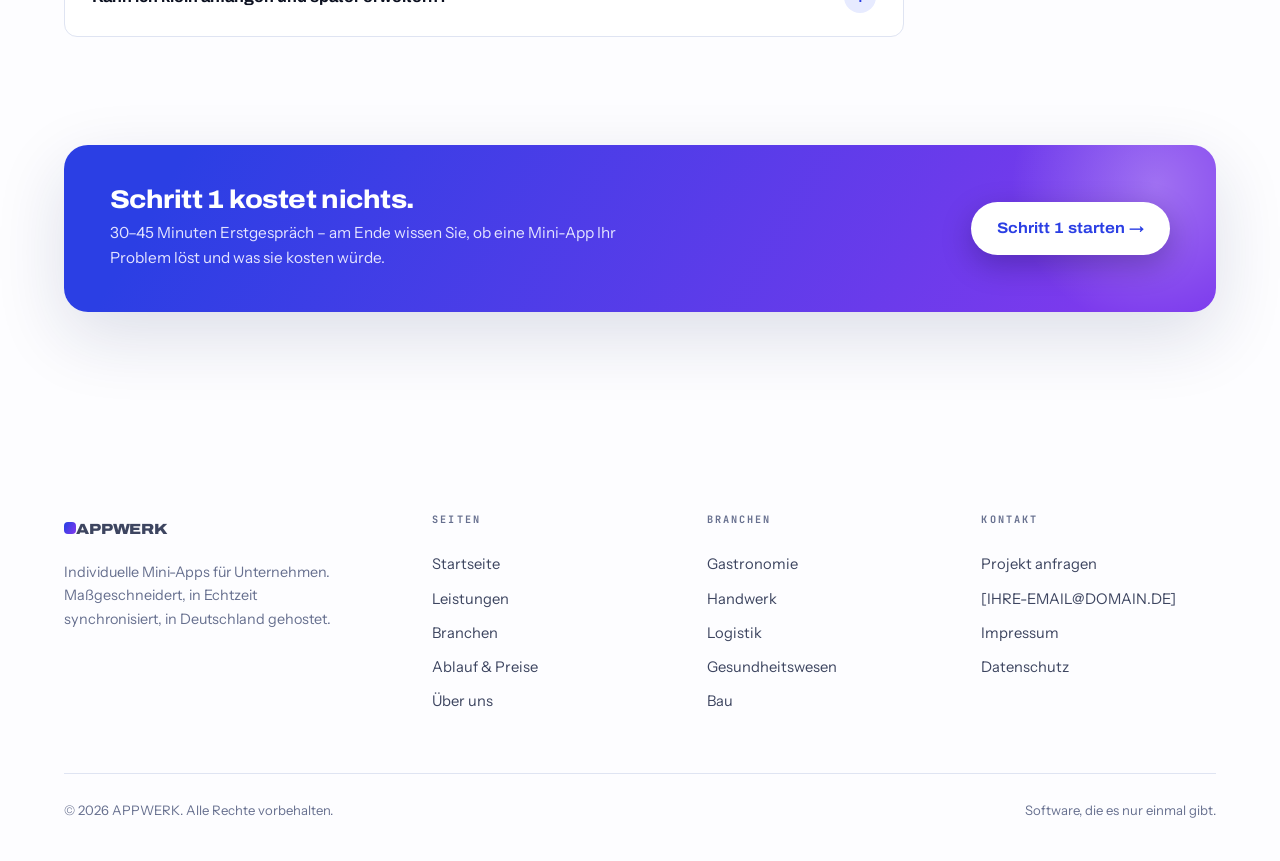
==== commit 9a78e535: "Add files via upload" ====
--- a/ablauf.html
+++ b/ablauf.html
@@ -6,9 +6,9 @@
 <title>Ablauf & Preise im Detail · APPWERK</title>
 <meta name="description" content="Alle 8 Schritte im Detail: was wir tun, was Sie beitragen, was am Ende steht – plus transparentes Preismodell.">
 <meta name="color-scheme" content="light">
-<link rel="preconnect" href="https://fonts.googleapis.com">
-<link rel="preconnect" href="https://fonts.gstatic.com" crossorigin>
-<link href="https://fonts.googleapis.com/css2?family=Archivo:wdth,wght@62..125,300..900&family=Instrument+Sans:wght@400;500;600&family=JetBrains+Mono:wght@400;500;700&display=swap" rel="stylesheet">
+<link rel="preconnect" href="https://fonts.bunny.net">
+<link rel="preconnect" href="https://fonts.bunny.net" crossorigin>
+<link href="https://fonts.bunny.net/css2?family=Archivo:wdth,wght@62..125,300..900&family=Instrument+Sans:wght@400;500;600&family=JetBrains+Mono:wght@400;500;700&display=swap" rel="stylesheet">
 <style>
 /* ============================================================
    APPWERK · Design System (hell · hoher Kontrast · Kobalt/Violett)
@@ -581,19 +581,19 @@
   </div>
 </div>
 <div class="phase rv">
-  <div class="phase-top"><span class="n">3</span><h3>Die Strategie festlegen</h3><span class="dur">3–5 TAGE</span></div>
+  <div class="phase-top"><span class="n">3</span><h3>Abläufe vor Ort erforschen</h3><span class="dur">1 TAG BEI IHNEN · 1.900 €</span></div>
   <div class="phase-cols">
-    <div><h4>Was wir tun</h4><p>Wir planen Umfang, Zeitrahmen und Technik und kalkulieren einen Festpreis – Punkt für Punkt nachvollziehbar.</p></div>
+    <div><h4>Was wir tun</h4><p>Wir begleiten eine echte Schicht, zeichnen jeden Informationsweg auf und sprechen mit jedem, der später mit der App arbeitet. Danach rechnen wir aus, was der Papierkram Sie im Jahr kostet.</p></div>
+    <div><h4>Was Sie beitragen</h4><p>Sie lassen uns einfach mitlaufen – und Ihr Team sagt uns ungeschönt die Meinung.</p></div>
+    <div><h4>Was am Ende steht</h4><p>Eine Ablauf-Landkarte Ihres Betriebs mit einer Zahl darunter. <b>Das Honorar rechnen wir voll auf das Projekt an</b> – und wenn wir zu dem Schluss kommen, dass sich eine App für Sie nicht lohnt, sagen wir das. Dann haben Sie trotzdem die Landkarte.</p></div>
+  </div>
+</div>
+<div class="phase rv">
+  <div class="phase-top"><span class="n">4</span><h3>Der Festpreis</h3><span class="dur">3–5 TAGE</span></div>
+  <div class="phase-cols">
+    <div><h4>Was wir tun</h4><p>Jetzt – und erst jetzt – kalkulieren wir. Umfang, Zeitrahmen, Technik, Festpreis. Punkt für Punkt nachvollziehbar, weil wir Ihren Betrieb gesehen haben statt ihn zu erraten.</p></div>
     <div><h4>Was Sie beitragen</h4><p>Sie prüfen das Angebot in Ruhe. Fragen? Wir gehen jede Position gemeinsam durch.</p></div>
     <div><h4>Was am Ende steht</h4><p>Ein Festpreis-Angebot mit Zeitplan. Erst wenn Sie unterschreiben, beginnt das Projekt.</p></div>
-  </div>
-</div>
-<div class="phase rv">
-  <div class="phase-top"><span class="n">4</span><h3>Abläufe vor Ort erforschen</h3><span class="dur">1 TAG BEI IHNEN</span></div>
-  <div class="phase-cols">
-    <div><h4>Was wir tun</h4><p>Wir begleiten eine echte Schicht, zeichnen jeden Informationsweg auf und sprechen mit jedem, der später mit der App arbeitet.</p></div>
-    <div><h4>Was Sie beitragen</h4><p>Sie lassen uns einfach mitlaufen – und Ihr Team sagt uns ungeschönt die Meinung.</p></div>
-    <div><h4>Was am Ende steht</h4><p>Eine Ablauf-Landkarte Ihres Betriebs, aus der jedes Detail der App abgeleitet wird.</p></div>
   </div>
 </div>
 <div class="phase rv">
@@ -631,44 +631,46 @@
 <section class="section section-sub" id="preise">
   <div class="wrap">
     <span class="eyebrow rv">Preismodell</span>
-    <h2 class="rv rv-d1">Ein Festpreis für die App.<br><span class="grad-text">Service, wie Sie ihn brauchen.</span></h2>
-    <p class="lead rv rv-d2">Die Entwicklung Ihrer App kalkulieren wir als Festpreis – abhängig von Umfang, Bildschirmen und Schnittstellen, typischerweise im niedrigen bis mittleren fünfstelligen Bereich, fokussierte Systeme auch darunter. Danach wählen Sie frei, wie viel Betreuung Sie möchten. Keine Lizenzgebühren pro Nutzer – niemals.</p>
+    <h2 class="rv rv-d1">Ein Festpreis für die App.<br><span class="grad-text">Eine feste Pauschale für den Betrieb.</span></h2>
+    <p class="lead rv rv-d2">Die Entwicklung kalkulieren wir als Festpreis – nachdem wir Ihren Betrieb gesehen haben, nicht davor. Ein fokussiertes System liegt bei <b>12.000–18.000&nbsp;€</b>, mehrere verknüpfte Abläufe mit Schnittstelle zu Ihrem Bestandssystem bei <b>25.000–40.000&nbsp;€</b>. Dazu kommt der laufende Betrieb – und der kostet <b>pauschal</b>, nicht pro Nutzer. Ob fünf oder fünfzig Leute damit arbeiten, ändert nichts an Ihrer Rechnung.</p>
     <div class="price-grid">
-      <div class="price-card rv">
-        <h3>Selbst betreiben</h3>
-        <div class="pp">0&nbsp;€<small>&nbsp;/ Monat</small></div>
-        <p>Sie übernehmen Hosting und Betrieb komplett selbst.</p>
-        <ul>
-          <li>App, Code &amp; Doku gehören Ihnen</li>
-          <li>Übergabe &amp; Einweisung inklusive</li>
-          <li>Hilfe bei Bedarf auf Stundenbasis</li>
-        </ul>
-      </div>
-      <div class="price-card pop rv rv-d1">
-        <span class="pop-badge">UNSERE EMPFEHLUNG</span>
+      <div class="price-card pop rv">
+        <span class="pop-badge">DIE REGEL</span>
         <h3>Sorglos-Betrieb</h3>
-        <div class="pp">ab 79&nbsp;€<small>&nbsp;/ Monat</small></div>
+        <div class="pp">ab 290&nbsp;€<small>&nbsp;/ Monat</small></div>
         <p>Wir halten Ihr System am Laufen – Sie arbeiten einfach damit.</p>
         <ul>
           <li>Hosting in Deutschland, DSGVO-konform</li>
           <li>Tägliche Datensicherung</li>
           <li>Updates &amp; Sicherheits-Patches</li>
-          <li>Direkter Draht bei Fragen</li>
+          <li>Störungshilfe innerhalb eines Werktags</li>
+          <li>Pauschal – unabhängig von der Nutzerzahl</li>
+        </ul>
+      </div>
+      <div class="price-card rv rv-d1">
+        <h3>Wachstums-Partner</h3>
+        <div class="pp">ab 690&nbsp;€<small>&nbsp;/ Monat</small></div>
+        <p>Für Betriebe, deren App laufend mitwachsen soll.</p>
+        <ul>
+          <li>Alles aus dem Sorglos-Betrieb</li>
+          <li>4 Std./Monat für neue Funktionen, fest reserviert</li>
+          <li>Vierteljährlicher Vor-Ort-Check</li>
+          <li>Ihre Änderungen kommen zuerst dran</li>
         </ul>
       </div>
       <div class="price-card rv rv-d2">
-        <h3>Wachstums-Partner</h3>
-        <div class="pp">individuell<small>&nbsp;· nach Umfang</small></div>
-        <p>Für Betriebe, deren App laufend mitwachsen soll.</p>
+        <h3>Eigenbetrieb</h3>
+        <div class="pp">0&nbsp;€<small>&nbsp;/ Monat</small></div>
+        <p>Nur sinnvoll, wenn Sie eigene IT im Haus haben.</p>
         <ul>
-          <li>Alles aus Sorglos-Betrieb</li>
-          <li>Festes Kontingent für neue Funktionen</li>
-          <li>Vierteljährlicher Verbesserungs-Check</li>
-          <li>Bevorzugte Umsetzung</li>
+          <li>Quellcode, Doku &amp; Einweisung gehören Ihnen</li>
+          <li>Sie übernehmen Server, Backups und Sicherheits-Updates</li>
+          <li>Sie tragen die Verantwortung für den Betrieb</li>
+          <li>Hilfe danach auf Stundenbasis (140&nbsp;€/Std.)</li>
         </ul>
       </div>
     </div>
-    <p class="mini-note" style="text-align:center">Alle Preise zzgl. MwSt. · Den Festpreis für Ihre App erhalten Sie nach dem <a href="index.html#kontakt">kostenlosen Erstgespräch</a>.</p>
+    <p class="mini-note" style="text-align:center;max-width:700px;margin-left:auto;margin-right:auto">Warum es überhaupt eine monatliche Pauschale gibt: Eine App, die niemand pflegt, ist nach zwei Jahren ein Sicherheitsrisiko und nach drei Jahren kaputt. Wir verkaufen Ihnen kein Möbelstück, sondern etwas, das läuft, solange Ihr Betrieb läuft.<br><br>Alle Preise zzgl. MwSt. · Die Ablauf-Analyse (Schritt 3, 1.900&nbsp;€) wird bei Beauftragung <b>voll angerechnet</b>.</p>
   </div>
 </section>
 
@@ -721,7 +723,7 @@
       <div>
         <h4>Kontakt</h4>
         <a href="index.html#kontakt">Projekt anfragen</a>
-        <a href="mailto:hallo@appwerk.example">hallo@appwerk.example</a>
+        <a href="mailto:[IHRE-EMAIL@DOMAIN.DE]">[IHRE-EMAIL@DOMAIN.DE]</a>
         <a href="impressum.html">Impressum</a>
         <a href="datenschutz.html">Datenschutz</a>
       </div>
@@ -1013,7 +1015,7 @@
 });
 
 /* ========== Formular ========== */
-const KONTAKT_EMAIL='hallo@appwerk.example'; /* ← HIER Ihre echte E-Mail-Adresse eintragen */
+const KONTAKT_EMAIL='[IHRE-EMAIL@DOMAIN.DE]'; /* ← HIER Ihre echte E-Mail-Adresse eintragen */
 const cForm=document.getElementById('contactForm');
 if(cForm) cForm.addEventListener('submit',e=>{
   e.preventDefault();
